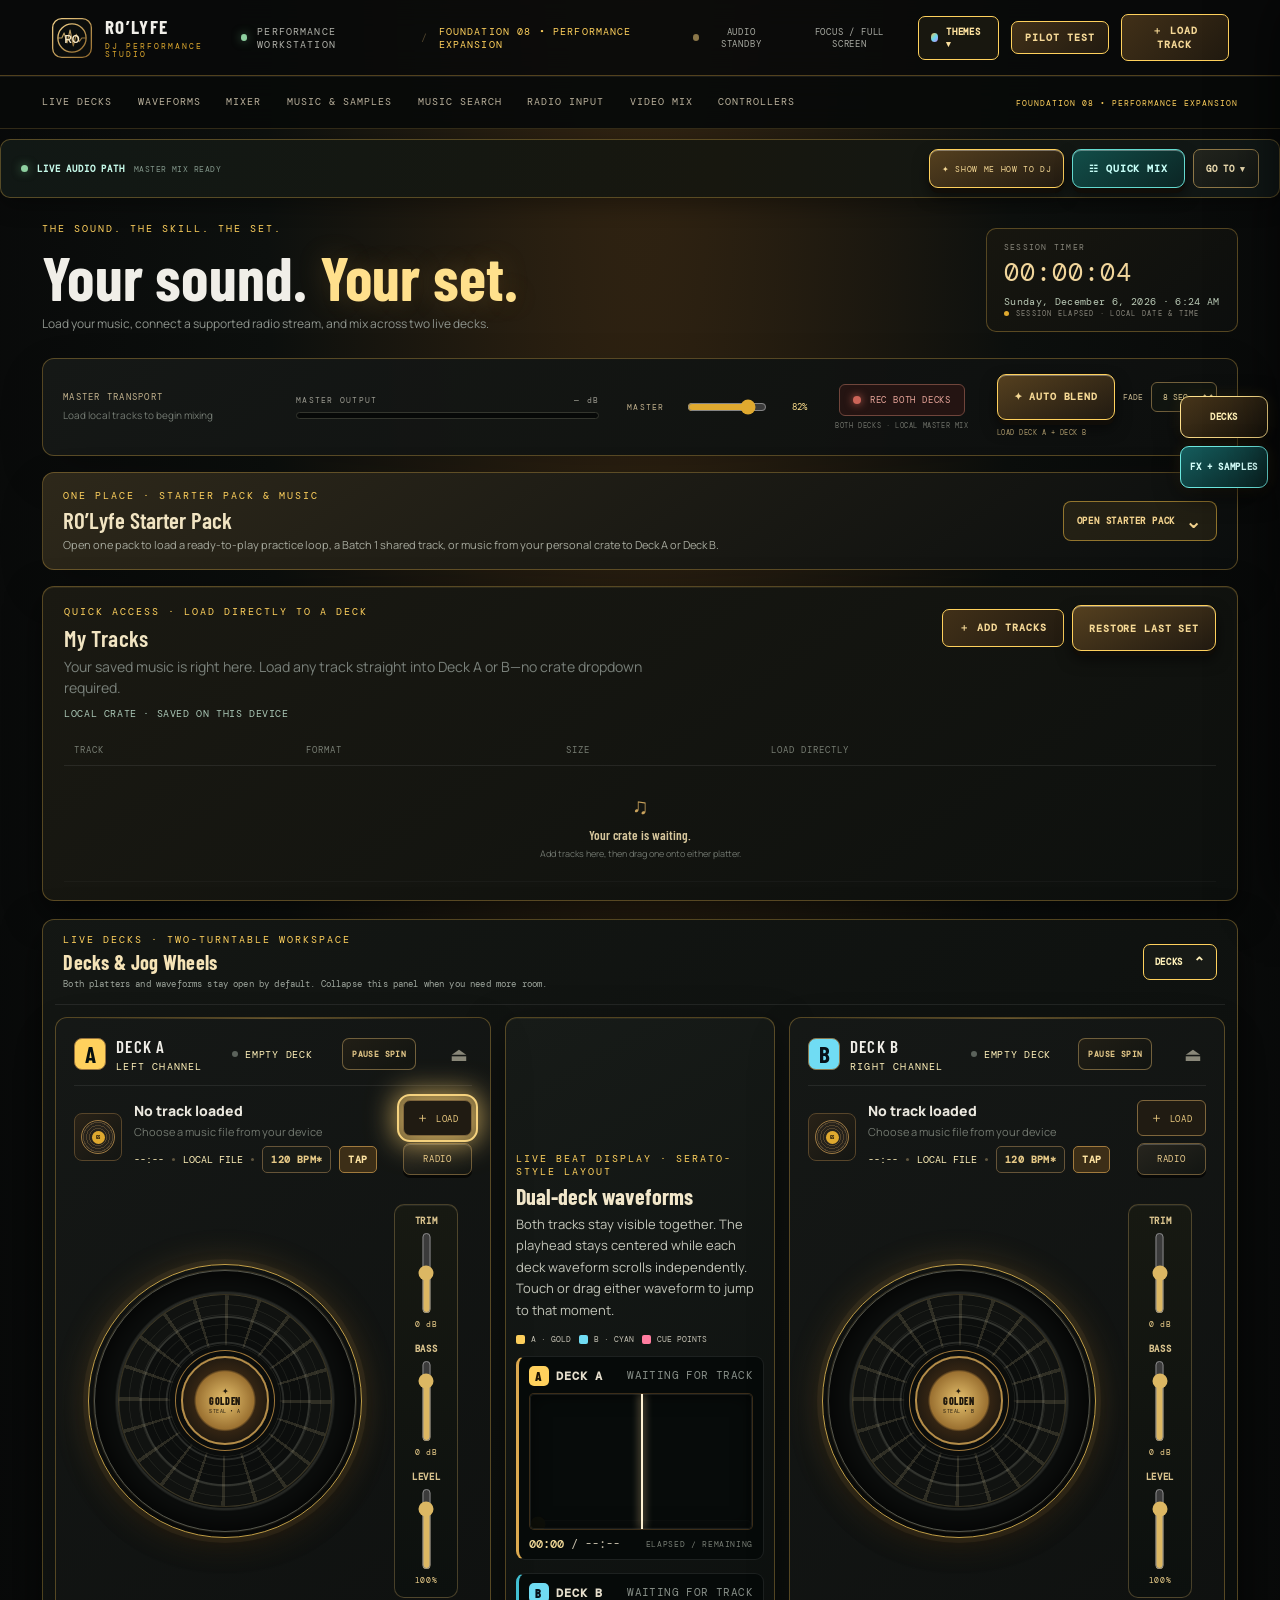
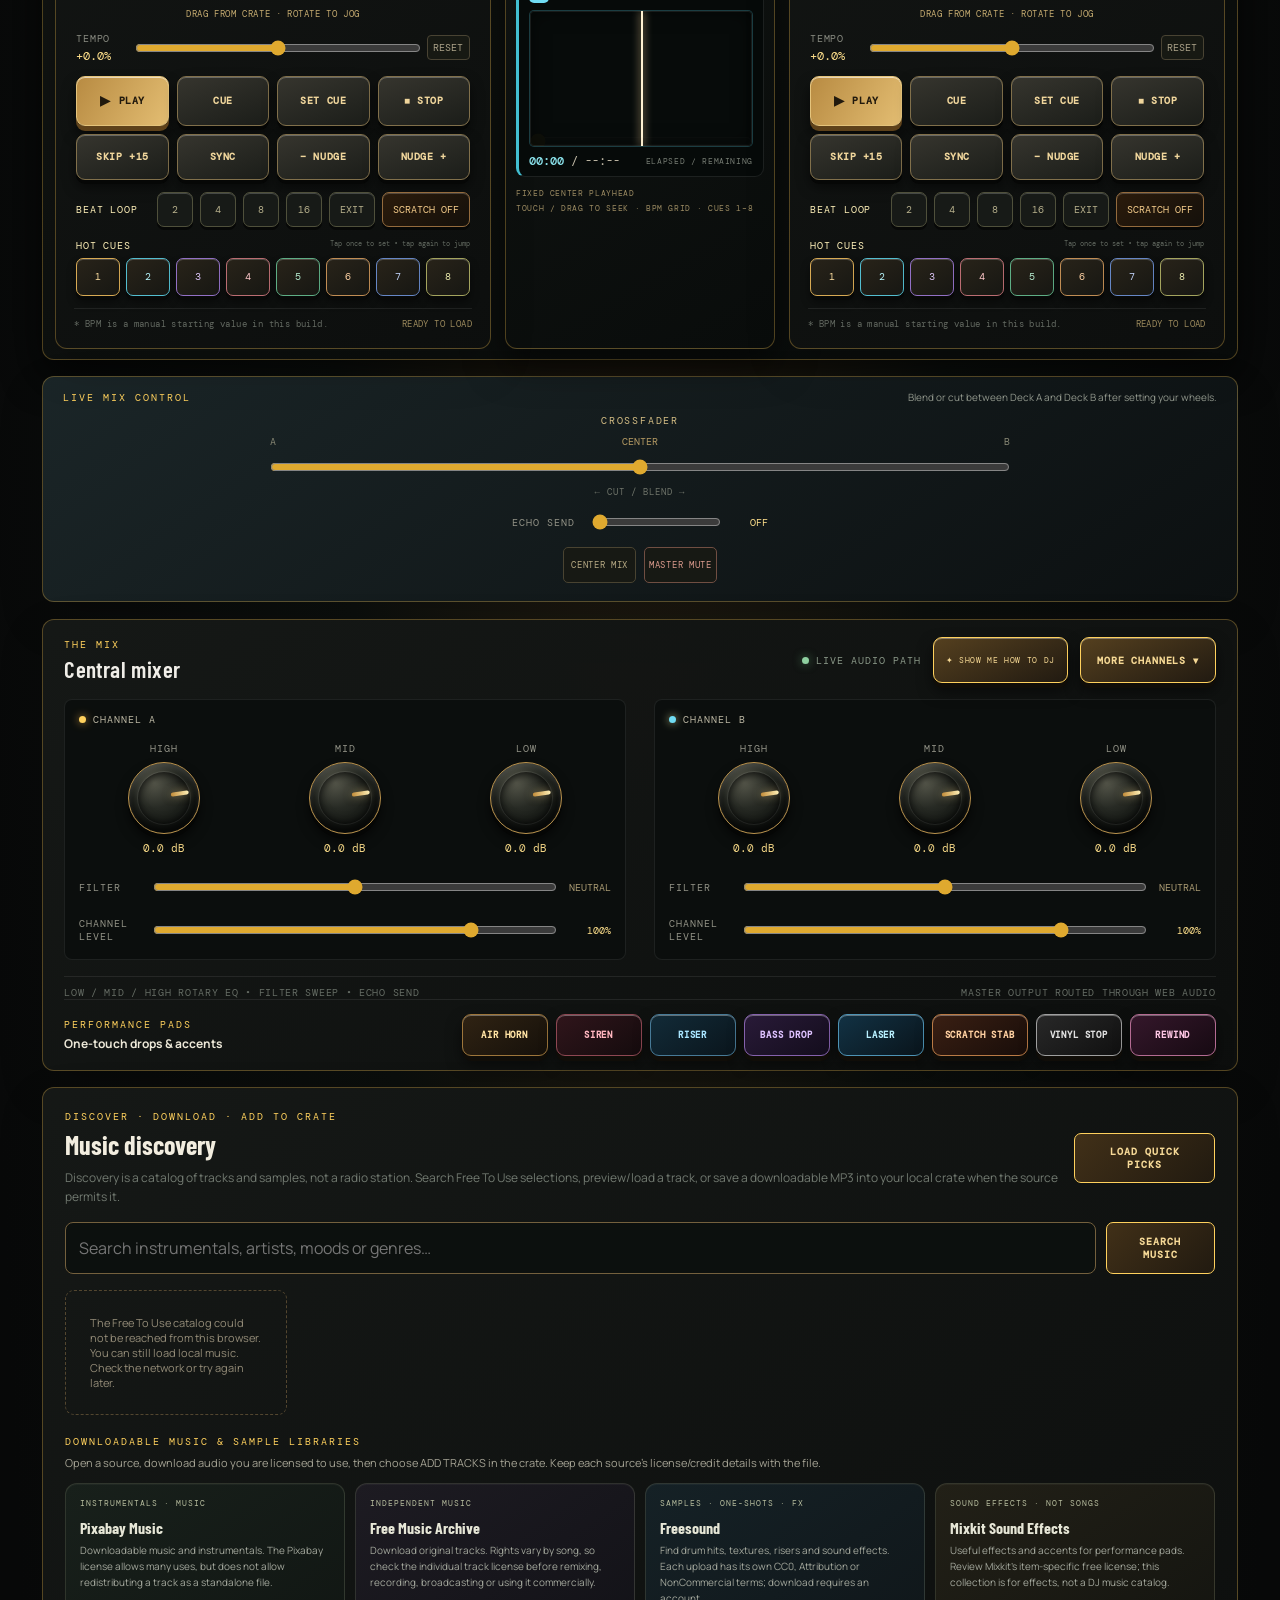
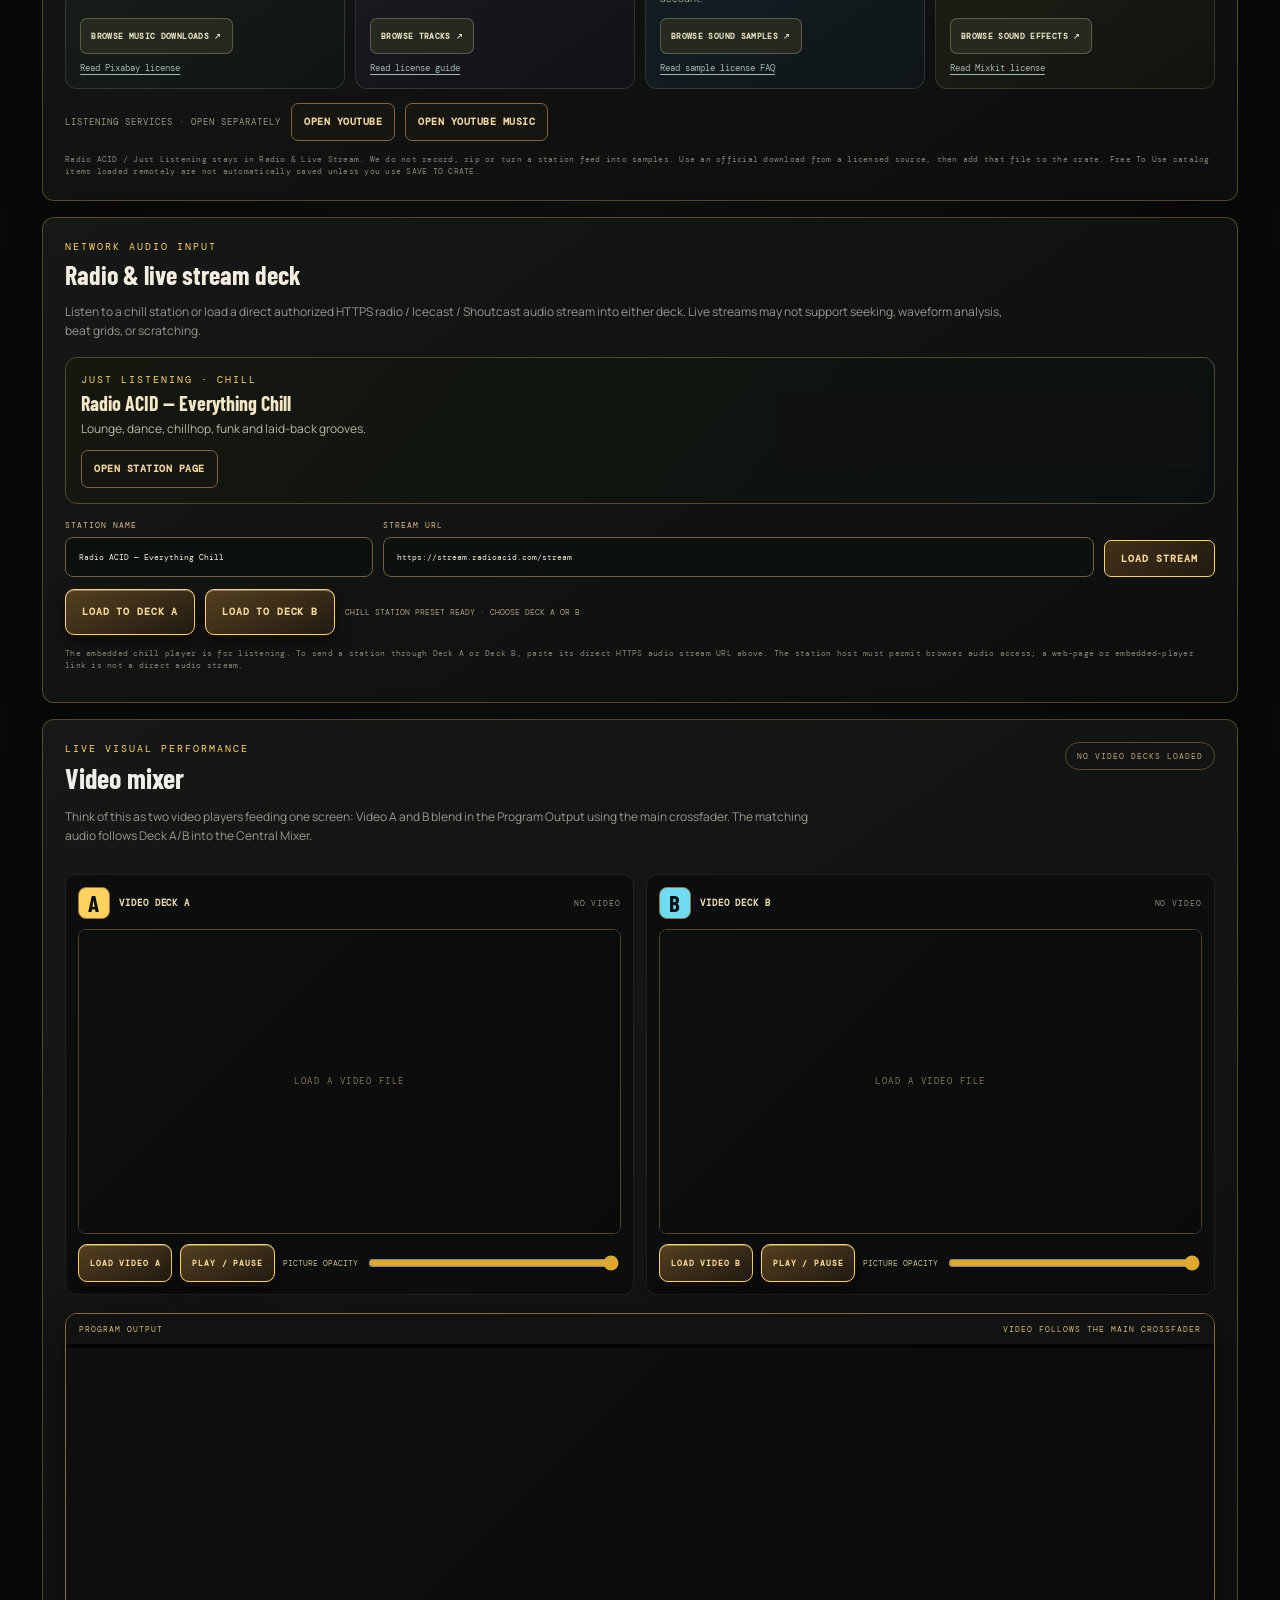
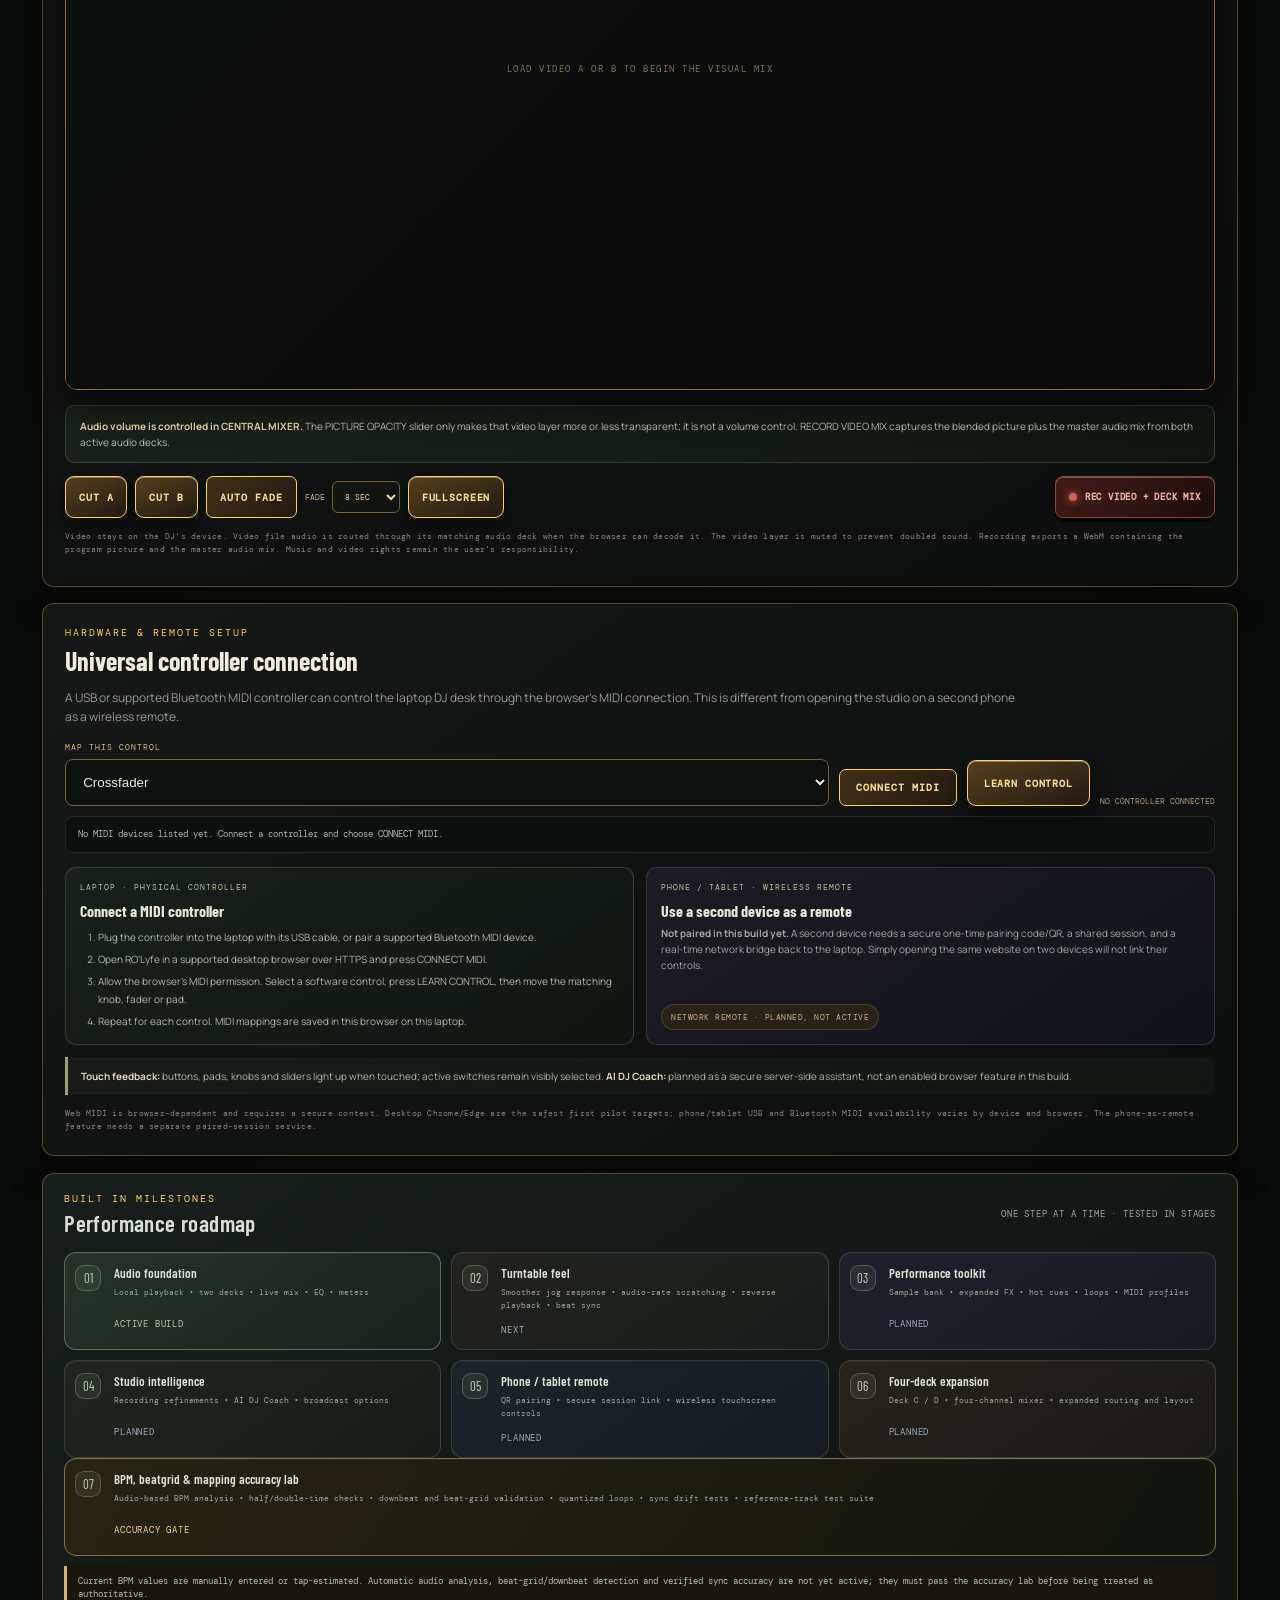
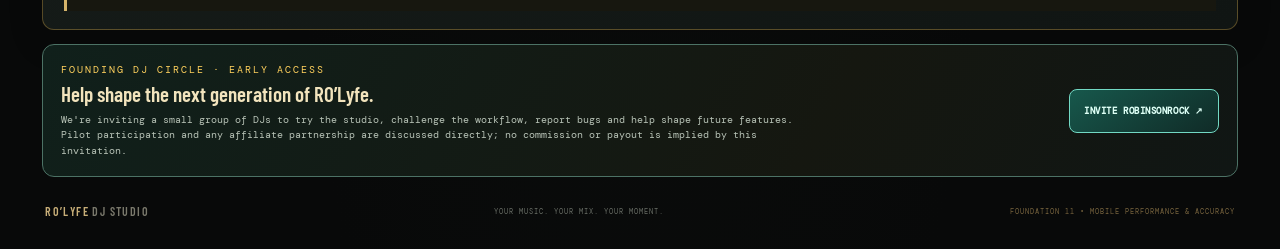
==== index.html @ bbb00d00 "Transfer and rebrand DJ Studio as direct-entry RO’Lyfe workstation" ====
<!doctype html>
<html lang="en">
<head>
  <meta charset="UTF-8" />
  <meta name="viewport" content="width=device-width, initial-scale=1, viewport-fit=cover" />
  <meta name="theme-color" content="#090909" />
  <meta name="description" content="RO’Lyfe DJ Studio — a direct-entry, touch-ready two-deck DJ workstation." />
  <link rel="manifest" href="./manifest.webmanifest" />
  <link rel="icon" type="image/svg+xml" href="./assets/rolyfe-mark.svg" />
  <link rel="stylesheet" href="./styles.css" />
<link rel="stylesheet" href="./src/starter-crate.css" />
  <link rel="stylesheet" href="./src/dj-guide.css" />
  <link rel="stylesheet" href="./src/studio-controls.css" />
  <link rel="stylesheet" href="./src/deck-performance.css" />
  <title>RO’LYFE DJ STUDIO</title>
</head>
<body>
  <div class="ambient ambient-one"></div>
  <div class="ambient ambient-two"></div>
  <header class="topbar">
    <a class="brand" href="./" aria-label="RO’Lyfe DJ Studio home">
      <img class="brand-logo-image" src="./assets/rolyfe-mark.svg" alt="" />
      <span class="brand-copy"><strong>RO’LYFE</strong><small>DJ PERFORMANCE STUDIO</small></span>
    </a>
    <div class="topbar-center"><span class="live-dot"></span><span>PERFORMANCE WORKSTATION</span><span class="top-sep">/</span><span class="build-tag">FOUNDATION 08 • PERFORMANCE EXPANSION</span></div>
    <div class="topbar-actions">
      <button class="icon-button" id="audioStatusButton" title="Audio status"><span class="status-led" id="audioStatusLed"></span><span id="audioStatusText">AUDIO STANDBY</span></button>
      <button class="icon-button" id="focusModeButton" type="button" aria-pressed="false">FOCUS / FULL SCREEN</button>
      <details class="studio-theme-menu" id="studioThemeMenu">
        <summary aria-label="Choose studio theme"><span class="theme-dot"></span> THEMES ▾</summary>
        <div class="theme-menu-popover">
          <strong>CHOOSE YOUR STUDIO LOOK</strong>
          <button type="button" data-theme-choice="golden-signature"><i class="theme-swatch swatch-gold"></i> Golden Signature</button>
          <button type="button" data-theme-choice="midnight-blue"><i class="theme-swatch swatch-blue"></i> Midnight Blue</button>
          <button type="button" data-theme-choice="ocean-teal"><i class="theme-swatch swatch-teal"></i> Ocean Teal</button>
          <button type="button" data-theme-choice="violet-pulse"><i class="theme-swatch swatch-violet"></i> Violet Pulse</button>
          <button type="button" data-theme-choice="crimson-club"><i class="theme-swatch swatch-crimson"></i> Crimson Club</button>
          <button type="button" data-theme-choice="arctic-silver"><i class="theme-swatch swatch-silver"></i> Arctic Silver</button>
          <small>Saved on this device</small>
        </div>
      </details>
      <button class="gold-button compact pilot-launch" id="pilotKitButton" type="button">PILOT TEST</button>
      <button class="gold-button compact" id="loadFirstButton">＋ LOAD TRACK</button>
    </div>
  </header>

  <nav class="studio-nav" aria-label="Studio menu">
    <div class="studio-nav-links">
      <a href="#decks">LIVE DECKS</a><a href="#beat-scope">WAVEFORMS</a><a href="#mixer">MIXER</a><a href="#crate-dock">MUSIC &amp; SAMPLES</a><a href="#music-discovery">MUSIC SEARCH</a><a href="#radio-studio">RADIO INPUT</a><a href="#video-mixer">VIDEO MIX</a><a href="#controller-panel">CONTROLLERS</a>
    </div>
    <span class="nav-build">FOUNDATION 08 • PERFORMANCE EXPANSION</span>
  </nav>

  <section class="top-studio-actions" aria-label="Quick DJ controls">
    <div class="top-live-audio-status"><span class="live-dot"></span><strong>LIVE AUDIO PATH</strong><small>MASTER MIX READY</small></div>
    <div class="top-studio-action-buttons">
      <button class="raised-action dj-guide-launch" id="topDjGuideButton" type="button">✦ SHOW ME HOW TO DJ</button>
      <button class="raised-action top-quick-mix-button" id="topQuickMixButton" type="button" aria-expanded="false" aria-controls="mobileMixPanel">☷ QUICK MIX</button>
      <details class="quick-go-menu" id="quickGoMenu">
        <summary aria-label="Jump to a studio control">GO TO ▾</summary>
        <div class="quick-go-popover" role="menu" aria-label="Quick navigation">
          <button type="button" data-go-to="deckWorkspace">LIVE DECKS &amp; WHEELS</button>
          <button type="button" data-go-to="crossfader-dock">CROSSFADER</button>
          <button type="button" data-go-to="autoBlendButton">AUTO BLEND</button>
          <button type="button" data-go-to="beat-scope">DUAL WAVEFORMS</button>
          <button type="button" data-go-to="deckA">DECK A · TRANSPORT &amp; LOOPS</button>
          <button type="button" data-go-to="deckB">DECK B · TRANSPORT &amp; LOOPS</button>
          <button type="button" data-go-to="mixer">CENTRAL MIXER</button>
          <button type="button" data-go-to="crate-dock">MUSIC &amp; SAMPLE CRATE</button>
          <button type="button" data-go-to="fx">FX + SAMPLES</button>
          <button type="button" data-go-to="coach">DJ COACH</button>
        </div>
      </details>
    </div>
  </section>

  <main class="app-shell" id="studio">
    <section class="welcome-row">
      <div>
        <div class="eyebrow">THE SOUND. THE SKILL. THE SET.</div>
        <h1>Your sound. <span>Your set.</span></h1>
        <p class="intro">Load your music, connect a supported radio stream, and mix across two live decks.</p>
      </div>
      <div class="session-card">
        <div class="session-label">SESSION TIMER</div>
        <div class="session-time" id="sessionTimer">00:00:00</div>
        <div class="session-date" id="studioDateTime" aria-label="Live local calendar date and time">CALENDAR · LOCAL CLOCK</div>
        <div class="session-foot"><span class="tiny-gold-dot"></span> SESSION ELAPSED · LOCAL DATE &amp; TIME</div>
      </div>
    </section>

    <section class="transport-strip panel">
      <div class="transport-left">
        <div class="transport-title">MASTER TRANSPORT</div>
        <div class="transport-sub">Load local tracks to begin mixing</div>
      </div>
      <div class="master-meter-wrap">
        <div class="meter-label"><span>MASTER OUTPUT</span><span id="masterDb">— dB</span></div>
        <div class="meter-track"><div class="meter-fill" id="masterMeter"></div></div>
      </div>
      <div class="master-control">
        <label for="masterVolume">MASTER</label>
        <input id="masterVolume" class="gold-range" type="range" min="0" max="1" step="0.01" value="0.82" />
        <output id="masterVolumeValue">82%</output>
      </div>
      <div class="record-wrap">
        <button class="record-button" id="recordButton"><span class="record-icon"></span><span id="recordLabel">REC BOTH DECKS</span></button>
        <span class="record-note" id="recordNote">BOTH DECKS · LOCAL MASTER MIX</span>
      </div>
      <div class="auto-blend-wrap"><button class="raised-action auto-blend-button" id="autoBlendButton" type="button" aria-pressed="false">✦ AUTO BLEND</button><label for="autoBlendDuration">FADE</label><select id="autoBlendDuration" aria-label="Auto Blend fade duration"><option value="4">4 SEC</option><option value="8" selected>8 SEC</option><option value="12">12 SEC</option><option value="16">16 SEC</option></select><span class="auto-blend-status" id="autoBlendStatus" aria-live="polite">READY · START ONE DECK</span></div>
    </section>

    <details class="crate-dock-shell panel" id="crate-dock">
      <summary class="crate-dock-summary">
        <div class="crate-dock-summary-copy">
          <div class="section-kicker">ONE PLACE · STARTER PACK &amp; MUSIC</div>
          <h2>RO’Lyfe Starter Pack</h2>
          <p>Open one pack to load a ready-to-play practice loop, a Batch 1 shared track, or music from your personal crate to Deck A or Deck B.</p>
        </div>
        <span class="crate-dock-open-label">OPEN STARTER PACK <b aria-hidden="true">⌄</b></span>
      </summary>
      <div class="crate-dock-content">
        <section class="starter-crate panel" id="starter-crate" aria-labelledby="starterCrateTitle">
                  <div class="starter-crate-head">
                    <div>
                      <div class="starter-crate-kicker">RO’LYFE · BATCH 1 SHARED LIBRARY</div>
                      <h2 id="starterCrateTitle">Shared Tracks</h2>
                      <p class="starter-crate-copy">Six original Batch 1 track slots. When a shared audio file is published, load it directly to either deck. Until then, choose your local copy with the matching button.</p>
                    </div>
                    <div class="starter-crate-count" id="starterCrateCount">CHECKING · 6 TRACKS</div>
                  </div>
                  <div class="starter-crate-status" id="starterCrateStatus" role="status" aria-live="polite">CHECKING SHARED BATCH 1 AUDIO…</div>
                  <section class="starter-practice-loops" aria-labelledby="starterPracticeTitle">
                    <div class="starter-practice-copy">
                      <div class="starter-crate-kicker">READY NOW · BUILT INTO THE STUDIO</div>
                      <h3 id="starterPracticeTitle">Quick Practice Loops</h3>
                      <p>Two original practice tracks are generated on this device and load straight into the working decks. No download or extra music file is needed.</p>
                    </div>
                    <div class="starter-practice-actions">
                      <button class="gold-button" id="loadDemoPair" type="button">LOAD BOTH · DECK A + B</button>
                      <button class="raised-action" id="loadDemoA" type="button">LOAD LOOP A · 96 BPM</button>
                      <button class="raised-action" id="loadDemoB" type="button">LOAD LOOP B · 100 BPM</button>
                    </div>
                  </section>
                  <div class="starter-crate-rows" id="starterCrateRows"></div>
                </section>

      </div>
    </details>


    <section class="library panel crate-dock my-tracks-dock" id="library">
      <div class="my-tracks-head"><div><div class="section-kicker">QUICK ACCESS · LOAD DIRECTLY TO A DECK</div><h2>My Tracks</h2><p>Your saved music is right here. Load any track straight into Deck A or B—no crate dropdown required.</p></div><div class="crate-actions"><button class="gold-button" id="addLibraryButton">＋ ADD TRACKS</button><button class="raised-action" id="restoreSessionButton" type="button" disabled>RESTORE LAST SET</button></div><input type="file" id="libraryFiles" class="file-input" multiple accept="audio/*,.mp3,.wav,.m4a,.aac,.flac,.ogg,.opus,.aiff"></div>
      <div class="crate-storage-note" id="crateStorageStatus">LOCAL CRATE · SAVED ON THIS DEVICE</div>
      <div class="library-table-wrap"><table class="library-table"><thead><tr><th>TRACK</th><th>FORMAT</th><th>SIZE</th><th>LOAD DIRECTLY</th></tr></thead><tbody id="libraryRows"><tr class="empty-row"><td colspan="4"><span class="empty-library-icon">♫</span><strong>Your crate is waiting.</strong><span>Add audio files to build this session's library.</span></td></tr></tbody></table></div>
    </section>



    <details class="decks-panel panel" id="deckWorkspace" open>
      <summary class="decks-panel-summary">
        <span class="decks-panel-copy">
          <span class="section-kicker">LIVE DECKS · TWO-TURNTABLE WORKSPACE</span>
          <strong>Decks &amp; Jog Wheels</strong>
          <small>Both platters and waveforms stay open by default. Collapse this panel when you need more room.</small>
        </span>
        <span class="decks-panel-toggle">DECKS <b aria-hidden="true">⌄</b></span>
      </summary>
          <section class="decks-grid" id="decks" aria-label="DJ decks">
      <article class="deck panel" data-deck="A" id="deckA">
        <div class="deck-head">
          <div class="deck-id"><span class="deck-letter">A</span><div><strong>DECK A</strong><small>LEFT CHANNEL</small></div></div>
          <div class="track-state" id="stateA"><span class="state-dot"></span> EMPTY DECK</div>
          <button class="wheel-spin-toggle" type="button" data-action="wheel-spin" data-deck="A" aria-pressed="true" title="Pause decorative wheel rotation">PAUSE SPIN</button>
          <button class="deck-menu" data-action="eject" data-deck="A" title="Eject track">⏏</button>
        </div>
        <div class="track-meta">
          <div class="track-art"><div class="art-disc"><div class="art-label">GS</div></div></div>
          <div class="track-info"><div class="track-title" id="titleA">No track loaded</div><div class="track-filename" id="filenameA">Choose a music file from your device</div><div class="track-data"><span id="durationA">--:--</span><i></i><span id="formatA">LOCAL FILE</span><i></i><button class="bpm-chip" id="bpmA" data-action="bpm-edit" data-deck="A">120 BPM*</button><button class="bpm-tap" data-action="tap-bpm" data-deck="A">TAP</button></div></div>
          <div class="deck-load-actions"><button class="load-button" data-action="load" data-deck="A"><span>＋</span> LOAD</button><button class="radio-source-button" data-action="radio" data-deck="A">RADIO</button></div>
          <input class="file-input" type="file" accept="audio/*,.mp3,.wav,.m4a,.aac,.flac,.ogg,.opus,.aiff" id="fileA" />
        </div>
        <div class="deck-performance">
          <div class="platter-column">
            <div class="platter-and-rail">
              <div class="platter-wrap">
                <div class="platter idle-spinning" id="platterA" data-deck="A" role="slider" tabindex="0" aria-label="Deck A jog wheel" aria-valuemin="0" aria-valuemax="1000" aria-valuenow="0">
                  <div class="platter-grooves"></div><div class="platter-label"><span class="platter-star">✦</span><strong>GOLDEN</strong><small>STEAL • A</small></div><div class="platter-arm"></div>
                </div>
                <div class="platter-ring"></div>
              </div>
              <aside class="wheel-side-controls" aria-label="Deck A trim and level controls">
                <label class="wheel-slider-control">
                  <span>TRIM</span>
                  <input id="trimA" type="range" min="-12" max="12" step="0.5" value="0" aria-label="Deck A input trim in decibels" />
                  <output id="trimValueA">0 dB</output>
                </label>
                <label class="wheel-slider-control">
                  <span>BASS</span>
                  <input id="bassA" type="range" min="-24" max="6" step="0.5" value="0" aria-label="Deck A bass EQ" />
                  <output id="bassValueA">0 dB</output>
                </label>
                <label class="wheel-slider-control">
                  <span>LEVEL</span>
                  <input id="deckVolumeA" type="range" min="0" max="1.25" step="0.01" value="1" aria-label="Deck A channel level" />
                  <output id="deckVolumeValueA">100%</output>
                </label>
              </aside>
            </div>
            <div class="jog-hint">DRAG FROM CRATE · ROTATE TO JOG</div>
          </div>
          <div class="deck-controls">
            <div class="tempo-row"><div><label for="tempoA">TEMPO</label><strong id="tempoValueA">+0.0%</strong></div><input type="range" id="tempoA" min="-16" max="16" step="0.1" value="0" /><button class="reset-button" data-action="tempo-reset" data-deck="A">RESET</button></div>
            <div class="transport-buttons"><button class="transport-main" id="playA" data-action="play" data-deck="A"><span class="play-glyph" id="playGlyphA">▶</span><span id="playTextA">PLAY</span></button><button class="transport-secondary" id="cueA" data-action="cue" data-deck="A">CUE</button><button class="transport-secondary" id="setCueA" data-action="set-cue" data-deck="A">SET CUE</button><button class="transport-secondary" id="stopA" data-action="stop" data-deck="A">■ STOP</button><button class="transport-secondary" id="skipA" data-action="skip" data-deck="A">SKIP +15</button><button class="transport-secondary" id="syncA" data-action="sync" data-deck="A">SYNC</button><button class="transport-secondary nudge-button" data-action="nudge-down" data-deck="A">− NUDGE</button><button class="transport-secondary nudge-button" data-action="nudge-up" data-deck="A">NUDGE +</button></div>
            <div class="loop-row"><span>BEAT LOOP</span><button data-action="loop" data-deck="A" data-beats="2">2</button><button data-action="loop" data-deck="A" data-beats="4">4</button><button data-action="loop" data-deck="A" data-beats="8">8</button><button data-action="loop" data-deck="A" data-beats="16">16</button><button data-action="loop-off" data-deck="A">EXIT</button><button class="scratch-toggle" data-action="scratch-toggle" data-deck="A">SCRATCH OFF</button></div>
            <div class="hot-cues"><div class="control-caption">HOT CUES <span>Tap once to set • tap again to jump</span></div><div class="cue-pads"><button id="hotcueA1" data-action="hotcue" data-deck="A" data-pad="0">1</button><button id="hotcueA2" data-action="hotcue" data-deck="A" data-pad="1">2</button><button id="hotcueA3" data-action="hotcue" data-deck="A" data-pad="2">3</button><button id="hotcueA4" data-action="hotcue" data-deck="A" data-pad="3">4</button><button id="hotcueA5" data-action="hotcue" data-deck="A" data-pad="4">5</button><button id="hotcueA6" data-action="hotcue" data-deck="A" data-pad="5">6</button><button id="hotcueA7" data-action="hotcue" data-deck="A" data-pad="6">7</button><button id="hotcueA8" data-action="hotcue" data-deck="A" data-pad="7">8</button></div></div>
            
          </div>
        </div>
        <div class="deck-bottom"><span class="bottom-hint">* BPM is a manual starting value in this build.</span><span class="deck-load-status" id="loadStatusA">READY TO LOAD</span></div>
        <audio id="audioA" preload="metadata"></audio>
      </article>

    <section class="stacked-scope panel" id="beat-scope" aria-label="Stacked dual deck waveform monitor">
      <div class="scope-head">
        <div class="scope-title">
          <div class="section-kicker">LIVE BEAT DISPLAY · SERATO-STYLE LAYOUT</div>
          <h2>Dual-deck waveforms</h2>
          <p>Both tracks stay visible together. The playhead stays centered while each deck waveform scrolls independently. Touch or drag either waveform to jump to that moment.</p>
        </div>
        <div class="scope-legend" aria-label="Waveform color legend">
          <span class="scope-key scope-key-a"><i></i> A · GOLD</span>
          <span class="scope-key scope-key-b"><i></i> B · CYAN</span>
          <span class="scope-key scope-key-cue"><i></i> CUE POINTS</span>
        </div>
      </div>
      <div class="scope-lanes">
        <div class="scope-lane scope-lane-a" data-scope-deck="A">
          <div class="scope-lane-head"><span><b class="scope-letter scope-letter-a">A</b> DECK A</span><span class="scope-track-state" id="scopeStatusA">WAITING FOR TRACK</span></div>
          <div class="scope-canvas-wrap">
            <canvas class="waveform scope-waveform" id="waveA" width="1600" height="116" aria-label="Deck A scrolling waveform"></canvas>
            <input type="range" class="seek-range scope-seek" id="seekA" min="0" max="1000" value="0" aria-label="Seek Deck A" />
          </div>
          <div class="scope-time"><b id="elapsedA">00:00</b><span>/</span><span id="remainingA">--:--</span><span class="scope-time-note">ELAPSED / REMAINING</span></div>
        </div>
        <div class="scope-lane scope-lane-b" data-scope-deck="B">
          <div class="scope-lane-head"><span><b class="scope-letter scope-letter-b">B</b> DECK B</span><span class="scope-track-state" id="scopeStatusB">WAITING FOR TRACK</span></div>
          <div class="scope-canvas-wrap">
            <canvas class="waveform scope-waveform" id="waveB" width="1600" height="116" aria-label="Deck B scrolling waveform"></canvas>
            <input type="range" class="seek-range scope-seek" id="seekB" min="0" max="1000" value="0" aria-label="Seek Deck B" />
          </div>
          <div class="scope-time"><b id="elapsedB">00:00</b><span>/</span><span id="remainingB">--:--</span><span class="scope-time-note">ELAPSED / REMAINING</span></div>
        </div>
      </div>
      <div class="scope-foot"><span>FIXED CENTER PLAYHEAD</span><span>TOUCH / DRAG TO SEEK · BPM GRID · CUES 1–8</span></div>
    </section>

      <article class="deck panel" data-deck="B" id="deckB">
        <div class="deck-head">
          <div class="deck-id"><span class="deck-letter deck-letter-b">B</span><div><strong>DECK B</strong><small>RIGHT CHANNEL</small></div></div>
          <div class="track-state" id="stateB"><span class="state-dot"></span> EMPTY DECK</div>
          <button class="wheel-spin-toggle" type="button" data-action="wheel-spin" data-deck="B" aria-pressed="true" title="Pause decorative wheel rotation">PAUSE SPIN</button>
          <button class="deck-menu" data-action="eject" data-deck="B" title="Eject track">⏏</button>
        </div>
        <div class="track-meta">
          <div class="track-art"><div class="art-disc"><div class="art-label">GS</div></div></div>
          <div class="track-info"><div class="track-title" id="titleB">No track loaded</div><div class="track-filename" id="filenameB">Choose a music file from your device</div><div class="track-data"><span id="durationB">--:--</span><i></i><span id="formatB">LOCAL FILE</span><i></i><button class="bpm-chip" id="bpmB" data-action="bpm-edit" data-deck="B">120 BPM*</button><button class="bpm-tap" data-action="tap-bpm" data-deck="B">TAP</button></div></div>
          <div class="deck-load-actions"><button class="load-button" data-action="load" data-deck="B"><span>＋</span> LOAD</button><button class="radio-source-button" data-action="radio" data-deck="B">RADIO</button></div>
          <input class="file-input" type="file" accept="audio/*,.mp3,.wav,.m4a,.aac,.flac,.ogg,.opus,.aiff" id="fileB" />
        </div>
        <div class="deck-performance">
          <div class="platter-column">
            <div class="platter-and-rail">
              <div class="platter-wrap">
                <div class="platter idle-spinning" id="platterB" data-deck="B" role="slider" tabindex="0" aria-label="Deck B jog wheel" aria-valuemin="0" aria-valuemax="1000" aria-valuenow="0">
                  <div class="platter-grooves"></div><div class="platter-label"><span class="platter-star">✦</span><strong>GOLDEN</strong><small>STEAL • B</small></div><div class="platter-arm"></div>
                </div>
                <div class="platter-ring"></div>
              </div>
              <aside class="wheel-side-controls" aria-label="Deck B trim and level controls">
                <label class="wheel-slider-control">
                  <span>TRIM</span>
                  <input id="trimB" type="range" min="-12" max="12" step="0.5" value="0" aria-label="Deck B input trim in decibels" />
                  <output id="trimValueB">0 dB</output>
                </label>
                <label class="wheel-slider-control">
                  <span>BASS</span>
                  <input id="bassB" type="range" min="-24" max="6" step="0.5" value="0" aria-label="Deck B bass EQ" />
                  <output id="bassValueB">0 dB</output>
                </label>
                <label class="wheel-slider-control">
                  <span>LEVEL</span>
                  <input id="deckVolumeB" type="range" min="0" max="1.25" step="0.01" value="1" aria-label="Deck B channel level" />
                  <output id="deckVolumeValueB">100%</output>
                </label>
              </aside>
            </div>
            <div class="jog-hint">DRAG FROM CRATE · ROTATE TO JOG</div>
          </div>
          <div class="deck-controls">
            <div class="tempo-row"><div><label for="tempoB">TEMPO</label><strong id="tempoValueB">+0.0%</strong></div><input type="range" id="tempoB" min="-16" max="16" step="0.1" value="0" /><button class="reset-button" data-action="tempo-reset" data-deck="B">RESET</button></div>
            <div class="transport-buttons"><button class="transport-main" id="playB" data-action="play" data-deck="B"><span class="play-glyph" id="playGlyphB">▶</span><span id="playTextB">PLAY</span></button><button class="transport-secondary" id="cueB" data-action="cue" data-deck="B">CUE</button><button class="transport-secondary" id="setCueB" data-action="set-cue" data-deck="B">SET CUE</button><button class="transport-secondary" id="stopB" data-action="stop" data-deck="B">■ STOP</button><button class="transport-secondary" id="skipB" data-action="skip" data-deck="B">SKIP +15</button><button class="transport-secondary" id="syncB" data-action="sync" data-deck="B">SYNC</button><button class="transport-secondary nudge-button" data-action="nudge-down" data-deck="B">− NUDGE</button><button class="transport-secondary nudge-button" data-action="nudge-up" data-deck="B">NUDGE +</button></div>
            <div class="loop-row"><span>BEAT LOOP</span><button data-action="loop" data-deck="B" data-beats="2">2</button><button data-action="loop" data-deck="B" data-beats="4">4</button><button data-action="loop" data-deck="B" data-beats="8">8</button><button data-action="loop" data-deck="B" data-beats="16">16</button><button data-action="loop-off" data-deck="B">EXIT</button><button class="scratch-toggle" data-action="scratch-toggle" data-deck="B">SCRATCH OFF</button></div>
            <div class="hot-cues"><div class="control-caption">HOT CUES <span>Tap once to set • tap again to jump</span></div><div class="cue-pads"><button id="hotcueB1" data-action="hotcue" data-deck="B" data-pad="0">1</button><button id="hotcueB2" data-action="hotcue" data-deck="B" data-pad="1">2</button><button id="hotcueB3" data-action="hotcue" data-deck="B" data-pad="2">3</button><button id="hotcueB4" data-action="hotcue" data-deck="B" data-pad="3">4</button><button id="hotcueB5" data-action="hotcue" data-deck="B" data-pad="4">5</button><button id="hotcueB6" data-action="hotcue" data-deck="B" data-pad="5">6</button><button id="hotcueB7" data-action="hotcue" data-deck="B" data-pad="6">7</button><button id="hotcueB8" data-action="hotcue" data-deck="B" data-pad="7">8</button></div></div>
            
          </div>
        </div>
        <div class="deck-bottom"><span class="bottom-hint">* BPM is a manual starting value in this build.</span><span class="deck-load-status" id="loadStatusB">READY TO LOAD</span></div>
        <audio id="audioB" preload="metadata"></audio>
      </article>
    </section>
    </details>



    <section class="crossfader-dock panel" id="crossfader-dock" aria-label="Live crossfader controls below both decks">
      <div class="crossfader-dock-head">
        <div class="section-kicker">LIVE MIX CONTROL</div>
        <p>Blend or cut between Deck A and Deck B after setting your wheels.</p>
      </div>
              <div class="crossfader-zone">
          <div class="crossfader-title">CROSSFADER</div>
          <div class="crossfader-ends"><span>A</span><span>CENTER</span><span>B</span></div>
          <input id="crossfader" class="crossfader" type="range" min="0" max="100" value="50" aria-label="Crossfader" />
          <div class="crossfader-scale"><span>← CUT / BLEND →</span></div>
          <div class="echo-control"><label for="echoAmount">ECHO SEND</label><input id="echoAmount" type="range" min="0" max="0.55" value="0" step="0.01"><output id="echoValue">OFF</output></div>
          <div class="crossfader-actions"><button id="centerCrossfader">CENTER MIX</button><button id="muteMaster">MASTER MUTE</button></div>
        </div>
    </section>

    <section class="mixer panel" id="mixer">
      <div class="mixer-head">
        <div><div class="section-kicker">THE MIX</div><h2>Central mixer</h2></div>
        <div class="mixer-head-actions">
          <div class="mixer-badge"><span class="live-dot"></span> LIVE AUDIO PATH</div>
          <button class="raised-action dj-guide-launch" id="djGuideButton" type="button">✦ SHOW ME HOW TO DJ</button>
          <div class="more-channel-wrap">
            <button class="raised-action more-channels-button" type="button" id="moreChannelsButton" aria-expanded="false" aria-controls="moreChannelsPanel">MORE CHANNELS ▾</button>
            <div class="more-channels-panel" id="moreChannelsPanel" hidden>
              <strong>FOUR-CHANNEL EXPANSION</strong>
              <p>Decks C and D are planned. This menu is visible for the next expansion; extra audio channels are not wired into the current two-deck engine yet.</p>
              <span class="channel-coming-soon">C · COMING NEXT</span><span class="channel-coming-soon">D · COMING NEXT</span>
            </div>
          </div>
        </div>
      </div>
      <div class="mixer-grid">
        <div class="channel-strip">
          <div class="channel-label"><span class="channel-dot dot-a"></span> CHANNEL A</div>
          <div class="eq-stack knob-grid"><label class="knob-control"><span>HIGH</span><button type="button" class="rotary-knob" id="knob-high-A" data-knob="high" data-deck="A" data-value="0" role="slider" tabindex="0" aria-label="Deck A high EQ" aria-valuemin="-24" aria-valuemax="6" aria-valuenow="0"><i class="knob-pointer"></i></button><b id="highA">0 dB</b></label><label class="knob-control"><span>MID</span><button type="button" class="rotary-knob" id="knob-mid-A" data-knob="mid" data-deck="A" data-value="0" role="slider" tabindex="0" aria-label="Deck A mid EQ" aria-valuemin="-24" aria-valuemax="6" aria-valuenow="0"><i class="knob-pointer"></i></button><b id="midA">0 dB</b></label><label class="knob-control"><span>LOW</span><button type="button" class="rotary-knob" id="knob-low-A" data-knob="low" data-deck="A" data-value="0" role="slider" tabindex="0" aria-label="Deck A low EQ" aria-valuemin="-24" aria-valuemax="6" aria-valuenow="0"><i class="knob-pointer"></i></button><b id="lowA">0 dB</b></label></div>
          <div class="filter-control"><label for="filterA">FILTER</label><input id="filterA" type="range" min="0" max="100" value="50"><span id="filterValueA">NEUTRAL</span></div>
          <div class="channel-volume"><label for="channelA">CHANNEL LEVEL</label><input id="channelA" type="range" min="0" max="1.25" value="1" step="0.01"><output id="channelValueA">100%</output></div>
        </div>
        <div class="channel-strip">
          <div class="channel-label"><span class="channel-dot dot-b"></span> CHANNEL B</div>
          <div class="eq-stack knob-grid"><label class="knob-control"><span>HIGH</span><button type="button" class="rotary-knob" id="knob-high-B" data-knob="high" data-deck="B" data-value="0" role="slider" tabindex="0" aria-label="Deck B high EQ" aria-valuemin="-24" aria-valuemax="6" aria-valuenow="0"><i class="knob-pointer"></i></button><b id="highB">0 dB</b></label><label class="knob-control"><span>MID</span><button type="button" class="rotary-knob" id="knob-mid-B" data-knob="mid" data-deck="B" data-value="0" role="slider" tabindex="0" aria-label="Deck B mid EQ" aria-valuemin="-24" aria-valuemax="6" aria-valuenow="0"><i class="knob-pointer"></i></button><b id="midB">0 dB</b></label><label class="knob-control"><span>LOW</span><button type="button" class="rotary-knob" id="knob-low-B" data-knob="low" data-deck="B" data-value="0" role="slider" tabindex="0" aria-label="Deck B low EQ" aria-valuemin="-24" aria-valuemax="6" aria-valuenow="0"><i class="knob-pointer"></i></button><b id="lowB">0 dB</b></label></div>
          <div class="filter-control"><label for="filterB">FILTER</label><input id="filterB" type="range" min="0" max="100" value="50"><span id="filterValueB">NEUTRAL</span></div>
          <div class="channel-volume"><label for="channelB">CHANNEL LEVEL</label><input id="channelB" type="range" min="0" max="1.25" value="1" step="0.01"><output id="channelValueB">100%</output></div>
        </div>
      </div>
      <div class="mixer-foot"><span>LOW / MID / HIGH ROTARY EQ • FILTER SWEEP • ECHO SEND</span><span>MASTER OUTPUT ROUTED THROUGH WEB AUDIO</span></div>
      <div class="fx-performance"><div><div class="section-kicker">PERFORMANCE PADS</div><strong>One-touch drops & accents</strong></div><div class="fx-pad-row"><button class="fx-pad" data-fx-pad="horn">AIR HORN</button><button class="fx-pad" data-fx-pad="siren">SIREN</button><button class="fx-pad" data-fx-pad="riser">RISER</button><button class="fx-pad" data-fx-pad="drop">BASS DROP</button><button class="fx-pad" data-fx-pad="laser">LASER</button><button class="fx-pad" data-fx-pad="scratch">SCRATCH STAB</button><button class="fx-pad" data-fx-pad="vinyl">VINYL STOP</button><button class="fx-pad" data-fx-pad="rewind">REWIND</button></div></div>
    </section>

    <section class="music-discovery panel" id="music-discovery">
      <div class="library-head"><div><div class="section-kicker">DISCOVER · DOWNLOAD · ADD TO CRATE</div><h2>Music discovery</h2><p>Discovery is a catalog of tracks and samples, not a radio station. Search Free To Use selections, preview/load a track, or save a downloadable MP3 into your local crate when the source permits it.</p></div><div class="discovery-actions"><button class="gold-button" id="quickPicksButton">LOAD QUICK PICKS</button></div></div>
      <form class="music-search-form" id="musicSearchForm"><input id="musicSearchInput" type="search" placeholder="Search instrumentals, artists, moods or genres…" autocomplete="off" /><button class="gold-button" type="submit">SEARCH MUSIC</button></form>
      <div class="music-result-grid" id="musicResults"><div class="music-empty">Tap LOAD QUICK PICKS to browse the Free To Use catalog.</div></div>
      <div class="discovery-source-heading"><div class="section-kicker">DOWNLOADABLE MUSIC &amp; SAMPLE LIBRARIES</div><p>Open a source, download audio you are licensed to use, then choose ADD TRACKS in the crate. Keep each source's license/credit details with the file.</p></div>
      <div class="discovery-source-grid">
        <article class="discovery-source-card"><span class="source-kind">INSTRUMENTALS · MUSIC</span><h3>Pixabay Music</h3><p>Downloadable music and instrumentals. The Pixabay license allows many uses, but does not allow redistributing a track as a standalone file.</p><a href="https://pixabay.com/music/" target="_blank" rel="noopener noreferrer">BROWSE MUSIC DOWNLOADS ↗</a><a class="source-terms" href="https://pixabay.com/service/license-summary/" target="_blank" rel="noopener noreferrer">Read Pixabay license</a></article>
        <article class="discovery-source-card"><span class="source-kind">INDEPENDENT MUSIC</span><h3>Free Music Archive</h3><p>Download original tracks. Rights vary by song, so check the individual track license before remixing, recording, broadcasting or using it commercially.</p><a href="https://freemusicarchive.org/" target="_blank" rel="noopener noreferrer">BROWSE TRACKS ↗</a><a class="source-terms" href="https://freemusicarchive.org/License_Guide" target="_blank" rel="noopener noreferrer">Read license guide</a></article>
        <article class="discovery-source-card"><span class="source-kind">SAMPLES · ONE-SHOTS · FX</span><h3>Freesound</h3><p>Find drum hits, textures, risers and sound effects. Each upload has its own CC0, Attribution or NonCommercial terms; download requires an account.</p><a href="https://freesound.org/" target="_blank" rel="noopener noreferrer">BROWSE SOUND SAMPLES ↗</a><a class="source-terms" href="https://freesound.org/help/faq/" target="_blank" rel="noopener noreferrer">Read sample license FAQ</a></article>
        <article class="discovery-source-card"><span class="source-kind">SOUND EFFECTS · NOT SONGS</span><h3>Mixkit Sound Effects</h3><p>Useful effects and accents for performance pads. Review Mixkit's item-specific free license; this collection is for effects, not a DJ music catalog.</p><a href="https://mixkit.co/free-sound-effects/" target="_blank" rel="noopener noreferrer">BROWSE SOUND EFFECTS ↗</a><a class="source-terms" href="https://mixkit.co/license/" target="_blank" rel="noopener noreferrer">Read Mixkit license</a></article>
      </div>
      <div class="music-source-shortcuts"><span>LISTENING SERVICES · OPEN SEPARATELY</span><a href="https://www.youtube.com/" target="_blank" rel="noopener noreferrer">OPEN YOUTUBE</a><a href="https://music.youtube.com/" target="_blank" rel="noopener noreferrer">OPEN YOUTUBE MUSIC</a></div>
      <div class="license-note">Radio ACID / Just Listening stays in Radio &amp; Live Stream. We do not record, rip or turn a station feed into samples. Use an official download from a licensed source, then add that file to the crate. Free To Use catalog items loaded remotely are not automatically saved unless you use SAVE TO CRATE.</div>
    </section>

    <section class="radio-studio panel" id="radio-studio">
      <div class="section-kicker">NETWORK AUDIO INPUT</div><h2>Radio & live stream deck</h2>
      <p class="studio-help">Listen to a chill station or load a direct authorized HTTPS radio / Icecast / Shoutcast audio stream into either deck. Live streams may not support seeking, waveform analysis, beat grids, or scratching.</p>
      <div class="station-feature-card"><div class="station-feature-copy"><div class="section-kicker">JUST LISTENING · CHILL</div><h3>Radio ACID — Everything Chill</h3><p>Lounge, dance, chillhop, funk and laid-back grooves.</p><a href="https://www.radioguide.fm/internet-radio-usa-california/radio-acid-everything-chill" target="_blank" rel="noopener noreferrer">OPEN STATION PAGE</a></div><iframe src="https://www.radioguide.fm/embed/usa-california/radio-acid-everything-chill?theme=dark" title="Radio ACID — Everything Chill live player" loading="lazy" allow="autoplay" referrerpolicy="strict-origin-when-cross-origin"></iframe></div>
      <form class="radio-load-form" id="radioLoadForm">
        <label>STATION NAME<input id="radioStationName" type="text" placeholder="My Radio Station" value="Radio ACID — Everything Chill" /></label>
        <label class="radio-url-field">STREAM URL<input id="radioStreamUrl" type="url" placeholder="https://your-station.example/live.mp3" value="https://stream.radioacid.com/stream" required /></label>
        <button class="gold-button" type="submit">LOAD STREAM</button>
      </form>
      <div class="radio-deck-actions"><button class="raised-action" id="radioLoadA">LOAD TO DECK A</button><button class="raised-action" id="radioLoadB">LOAD TO DECK B</button><span id="radioStatus">CHILL STATION PRESET READY · CHOOSE DECK A OR B</span></div>
      <p class="license-note">The embedded chill player is for listening. To send a station through Deck A or Deck B, paste its direct HTTPS audio stream URL above. The station host must permit browser audio access; a web-page or embedded-player link is not a direct audio stream.</p>
    </section>

    <section class="video-mixer panel" id="video-mixer">
      <div class="video-mixer-head">
        <div><div class="section-kicker">LIVE VISUAL PERFORMANCE</div><h2>Video mixer</h2><p>Think of this as two video players feeding one screen: Video A and B blend in the Program Output using the main crossfader. The matching audio follows Deck A/B into the Central Mixer.</p></div>
        <div class="video-status" id="videoStatus">NO VIDEO DECKS LOADED</div>
      </div>
      <div class="video-deck-grid">
        <article class="video-deck-card">
          <div class="video-deck-title"><span class="deck-letter">A</span><strong>VIDEO DECK A</strong><span id="videoNameA">NO VIDEO</span></div>
          <div class="video-preview-wrap"><video id="videoA" muted playsinline preload="metadata"></video><div class="video-empty" id="videoEmptyA">LOAD A VIDEO FILE</div></div>
          <div class="video-deck-tools"><button class="raised-action" id="videoLoadA">LOAD VIDEO A</button><input class="file-input" id="videoFileA" type="file" accept="video/mp4,video/webm,video/quicktime,video/*"><button class="raised-action" id="videoPlayA">PLAY / PAUSE</button><label>PICTURE OPACITY <input id="videoOpacityA" type="range" min="0" max="1" step="0.01" value="1"></label></div>
        </article>
        <article class="video-deck-card">
          <div class="video-deck-title"><span class="deck-letter deck-letter-b">B</span><strong>VIDEO DECK B</strong><span id="videoNameB">NO VIDEO</span></div>
          <div class="video-preview-wrap"><video id="videoB" muted playsinline preload="metadata"></video><div class="video-empty" id="videoEmptyB">LOAD A VIDEO FILE</div></div>
          <div class="video-deck-tools"><button class="raised-action" id="videoLoadB">LOAD VIDEO B</button><input class="file-input" id="videoFileB" type="file" accept="video/mp4,video/webm,video/quicktime,video/*"><button class="raised-action" id="videoPlayB">PLAY / PAUSE</button><label>PICTURE OPACITY <input id="videoOpacityB" type="range" min="0" max="1" step="0.01" value="1"></label></div>
        </article>
      </div>
      <div class="program-monitor-wrap" id="programMonitorWrap">
        <div class="program-label"><span>PROGRAM OUTPUT</span><span>VIDEO FOLLOWS THE MAIN CROSSFADER</span></div>
        <canvas id="videoProgram" width="960" height="540" aria-label="Blended video program monitor"></canvas>
        <div class="program-placeholder" id="programPlaceholder">LOAD VIDEO A OR B TO BEGIN THE VISUAL MIX</div>
      </div>
      <div class="video-routing-note"><strong>Audio volume is controlled in CENTRAL MIXER.</strong> The PICTURE OPACITY slider only makes that video layer more or less transparent; it is not a volume control. RECORD VIDEO MIX captures the blended picture plus the master audio mix from both active audio decks.</div>
      <div class="video-program-controls">
        <button class="raised-action" id="videoCutA">CUT A</button><button class="raised-action" id="videoCutB">CUT B</button><button class="gold-button" id="videoAutoFade">AUTO FADE</button>
        <label>FADE <select id="videoFadeDuration"><option value="2">2 SEC</option><option value="4">4 SEC</option><option value="8" selected>8 SEC</option><option value="12">12 SEC</option></select></label>
        <button class="raised-action" id="videoFullscreen">FULLSCREEN</button><button class="record-button" id="videoRecordButton"><span class="record-icon"></span><span id="videoRecordLabel">REC VIDEO + DECK MIX</span></button>
      </div>
      <p class="license-note">Video stays on the DJ's device. Video file audio is routed through its matching audio deck when the browser can decode it. The video layer is muted to prevent doubled sound. Recording exports a WebM containing the program picture and the master audio mix. Music and video rights remain the user's responsibility.</p>
    </section>

    <section class="controller-panel panel" id="controller-panel">
      <div class="section-kicker">HARDWARE &amp; REMOTE SETUP</div><h2>Universal controller connection</h2>
      <p class="studio-help">A USB or supported Bluetooth MIDI controller can control the laptop DJ desk through the browser's MIDI connection. This is different from opening the studio on a second phone as a wireless remote.</p>
      <div class="midi-controls"><label>MAP THIS CONTROL<select id="midiTarget"><option value="#crossfader">Crossfader</option><option value="#masterVolume">Master volume</option><option value="#channelA">Channel A level</option><option value="#channelB">Channel B level</option><option value="#filterA">Deck A filter</option><option value="#filterB">Deck B filter</option><option value="#knob-high-A">Deck A High EQ</option><option value="#knob-mid-A">Deck A Mid EQ</option><option value="#knob-low-A">Deck A Low EQ</option><option value="#knob-high-B">Deck B High EQ</option><option value="#knob-mid-B">Deck B Mid EQ</option><option value="#knob-low-B">Deck B Low EQ</option><option value="#playA">Deck A Play / Pause</option><option value="#playB">Deck B Play / Pause</option><option value="#cueA">Deck A Cue</option><option value="#cueB">Deck B Cue</option></select></label><button class="gold-button" id="midiConnect">CONNECT MIDI</button><button class="raised-action" id="midiLearn">LEARN CONTROL</button><span id="midiStatus">NO CONTROLLER CONNECTED</span></div>
      <div class="midi-device-list" id="midiDeviceList">No MIDI devices listed yet. Connect a controller and choose CONNECT MIDI.</div>
      <div class="controller-guide-grid">
        <article class="controller-guide-card"><span class="source-kind">LAPTOP · PHYSICAL CONTROLLER</span><h3>Connect a MIDI controller</h3><ol><li>Plug the controller into the laptop with its USB cable, or pair a supported Bluetooth MIDI device.</li><li>Open RO’Lyfe in a supported desktop browser over HTTPS and press CONNECT MIDI.</li><li>Allow the browser's MIDI permission. Select a software control, press LEARN CONTROL, then move the matching knob, fader or pad.</li><li>Repeat for each control. MIDI mappings are saved in this browser on this laptop.</li></ol></article>
        <article class="controller-guide-card remote-guide-card"><span class="source-kind">PHONE / TABLET · WIRELESS REMOTE</span><h3>Use a second device as a remote</h3><p><strong>Not paired in this build yet.</strong> A second device needs a secure one-time pairing code/QR, a shared session, and a real-time network bridge back to the laptop. Simply opening the same website on two devices will not link their controls.</p><span class="remote-status">NETWORK REMOTE · PLANNED, NOT ACTIVE</span></article>
      </div>
      <div class="touch-ai-note"><strong>Touch feedback:</strong> buttons, pads, knobs and sliders light up when touched; active switches remain visibly selected. <strong>AI DJ Coach:</strong> planned as a secure server-side assistant, not an enabled browser feature in this build.</div>
      <div class="license-note">Web MIDI is browser-dependent and requires a secure context. Desktop Chrome/Edge are the safest first pilot targets; phone/tablet USB and Bluetooth MIDI availability varies by device and browser. The phone-as-remote feature needs a separate paired-session service.</div>
    </section>

    <section class="roadmap panel">
      <div class="roadmap-heading"><div><div class="section-kicker">BUILT IN MILESTONES</div><h2>Performance roadmap</h2></div><span class="roadmap-note">ONE STEP AT A TIME · TESTED IN STAGES</span></div>
      <div class="roadmap-items">
        <div class="roadmap-item active"><span class="roadmap-number">01</span><div><strong>Audio foundation</strong><small>Local playback • two decks • live mix • EQ • meters</small></div><span class="roadmap-status">ACTIVE BUILD</span></div>
        <div class="roadmap-item"><span class="roadmap-number">02</span><div><strong>Turntable feel</strong><small>Smoother jog response • audio-rate scratching • reverse playback • beat sync</small></div><span class="roadmap-status queued">NEXT</span></div>
        <div class="roadmap-item"><span class="roadmap-number">03</span><div><strong>Performance toolkit</strong><small>Sample bank • expanded FX • hot cues • loops • MIDI profiles</small></div><span class="roadmap-status queued">PLANNED</span></div>
        <div class="roadmap-item"><span class="roadmap-number">04</span><div><strong>Studio intelligence</strong><small>Recording refinements • AI DJ Coach • broadcast options</small></div><span class="roadmap-status queued">PLANNED</span></div>
        <div class="roadmap-item"><span class="roadmap-number">05</span><div><strong>Phone / tablet remote</strong><small>QR pairing • secure session link • wireless touchscreen controls</small></div><span class="roadmap-status queued">PLANNED</span></div>
        <div class="roadmap-item"><span class="roadmap-number">06</span><div><strong>Four-deck expansion</strong><small>Deck C / D • four-channel mixer • expanded routing and layout</small></div><span class="roadmap-status queued">PLANNED</span></div>
      </div>
      <div class="roadmap-item accuracy-gate">
        <span class="roadmap-number">07</span>
        <div><strong>BPM, beatgrid &amp; mapping accuracy lab</strong><small>Audio-based BPM analysis • half/double-time checks • downbeat and beat-grid validation • quantized loops • sync drift tests • reference-track test suite</small></div>
        <span class="roadmap-status queued">ACCURACY GATE</span>
      </div>
      <p class="accuracy-note">Current BPM values are manually entered or tap-estimated. Automatic audio analysis, beat-grid/downbeat detection and verified sync accuracy are not yet active; they must pass the accuracy lab before being treated as authoritative.</p>
    </section>
      <div class="dj-pilot-invite">
        <div class="dj-pilot-invite-copy">
          <div class="section-kicker">FOUNDING DJ CIRCLE · EARLY ACCESS</div>
          <h3>Help shape the next generation of RO’Lyfe.</h3>
          <p>We're inviting a small group of DJs to try the studio, challenge the workflow, report bugs and help shape future features. Pilot participation and any affiliate partnership are discussed directly; no commission or payout is implied by this invitation.</p>
        </div>
        <a class="dj-pilot-invite-button" href="mailto:Robinsonrock@yahoo.com?subject=RO’Lyfe%20DJ%20Pilot%20%26%20Affiliate%20Invitation&amp;body=Hello%2C%0A%0AI%27d%20like%20to%20invite%20you%20to%20preview%20RO’Lyfe%20DJ%20Performance%20Studio.%20We%27re%20organizing%20a%20small%20founding%20DJ%20circle%20to%20test%20the%20experience%2C%20share%20feedback%20and%20discuss%20possible%20affiliate%20or%20launch%20partnerships.%0A%0ALet%27s%20connect%20and%20talk%20about%20what%20you%20would%20want%20to%20see%20in%20the%20studio.%0A%0A—%20RO’Lyfe%20DJ%20Studio">INVITE ROBINSONROCK ↗</a>
      </div>
    <footer class="footer"><div class="footer-brand">RO’LYFE <span>DJ STUDIO</span></div><div>YOUR MUSIC. YOUR MIX. YOUR MOMENT.</div><div class="footer-version">FOUNDATION 11 • MOBILE PERFORMANCE &amp; ACCURACY</div></footer>
  </main>
  <div class="studio-side-tools" aria-label="Quick studio navigation">
    <button type="button" id="deckJumpButton" title="Jump to the two live decks">DECKS</button>
    <button type="button" id="fxDrawerToggle" aria-expanded="false" aria-controls="fxDrawerPanel">FX + SAMPLES</button>
  </div>
  <div class="fx-drawer-scrim" id="fxDrawerScrim"></div>
  <aside class="fx-drawer" id="fxDrawerPanel" aria-hidden="true" aria-label="Performance effects and sample pads">
    <header class="fx-drawer-head"><div><div class="section-kicker">RO’LYFE PERFORMANCE BANK</div><h2>FX &amp; Samples</h2><p>One-touch accents and your own saved sounds.</p></div><button type="button" id="fxDrawerClose" aria-label="Close FX drawer">×</button></header>
    <label class="fx-output-control">FX / SAMPLE VOLUME <input type="range" id="fxOutputVolume" min="0" max="1" step="0.05" value="0.8"><output id="fxOutputVolumeValue">80%</output></label>
    <section class="fx-drawer-section"><h3>RO’LYFE FX</h3><div class="fx-drawer-pads">
      <button type="button" data-fx-pad="horn">AIR HORN</button><button type="button" data-fx-pad="siren">SIREN</button>
      <button type="button" data-fx-pad="riser">RISER</button><button type="button" data-fx-pad="drop">BASS DROP</button>
      <button type="button" data-fx-pad="laser">LASER</button><button type="button" data-fx-pad="scratch">SCRATCH STAB</button>
      <button type="button" data-fx-pad="vinyl">VINYL STOP</button><button type="button" data-fx-pad="rewind">REWIND</button>
    </div></section>
    <section class="fx-drawer-section"><div class="fx-sample-head"><div><h3>MY SAMPLE PADS</h3><p>Load a one-shot, vocal drop, jingle or loop. Each slot is saved on this device.</p></div><button type="button" id="fxAddSamples">＋ ADD SAMPLES</button></div>
      <input type="file" id="fxSampleFiles" class="file-input" multiple accept="audio/*,.mp3,.wav,.m4a,.ogg,.flac,.aiff">
      <div class="fx-sample-grid" id="fxSampleGrid"></div><div class="fx-sample-status" id="fxSampleStatus" role="status" aria-live="polite">Your saved sound slots appear here.</div>
    </section>
    <p class="fx-drawer-foot">Performance FX are mixed into the master output. Custom samples are stored locally and also added to My Crate when supported.</p>
  </aside>
  <div class="crate-picker-overlay" id="cratePickerOverlay" aria-hidden="true">
    <section class="crate-picker" role="dialog" aria-modal="true" aria-labelledby="cratePickerTitle">
      <header><div><div class="section-kicker">LOAD FROM YOUR SAVED MUSIC</div><h2 id="cratePickerTitle">Choose a track for Deck A</h2></div><button type="button" id="cratePickerClose" aria-label="Close crate picker">×</button></header>
      <div class="crate-picker-list" id="cratePickerList"></div>
      <footer><button type="button" class="raised-action" id="cratePickerStarter">OPEN SHARED STARTER CRATE</button><button type="button" class="gold-button" id="cratePickerBrowse">＋ ADD NEW FILE</button></footer>
      <p>Saved tracks load directly from this device's crate. No second download is needed.</p>
    </section>
  </div>
  <div class="toast" id="toast" role="status" aria-live="polite"></div>
  <div class="mobile-mix-scrim" id="mobileMixScrim"></div>
  <aside class="mobile-mix-panel" id="mobileMixPanel" aria-hidden="true" aria-label="Quick mixer controls">
    <div class="mobile-mix-head"><div><div class="section-kicker">ON-THE-GO MIXER</div><strong>Quick mix controls</strong></div><button type="button" id="mobileMixClose" aria-label="Close quick mixer">×</button></div>
    <div class="mobile-bpm-readouts"><div><span>DECK A BPM</span><strong id="mobileBpmA">120 BPM*</strong></div><div><span>DECK B BPM</span><strong id="mobileBpmB">120 BPM*</strong></div></div>
    <label class="mobile-mix-control"><span>CHANNEL A LEVEL</span><input id="mobileChannelA" type="range" min="0" max="1.25" step="0.01" value="1"><output id="mobileChannelAValue">100%</output></label>
    <label class="mobile-mix-control"><span>CROSSFADER · A ↔ B</span><input id="mobileCrossfader" type="range" min="0" max="100" value="50"><output id="mobileCrossfaderValue">CENTER</output></label>
    <label class="mobile-mix-control"><span>CHANNEL B LEVEL</span><input id="mobileChannelB" type="range" min="0" max="1.25" step="0.01" value="1"><output id="mobileChannelBValue">100%</output></label>
    <label class="mobile-mix-control"><span>MASTER LEVEL</span><input id="mobileMasterVolume" type="range" min="0" max="1" step="0.01" value="0.82"><output id="mobileMasterVolumeValue">82%</output></label>
    <div class="mobile-mix-actions"><button type="button" id="mobileCenterCrossfader">CENTER MIX</button><a href="#mixer" id="fullMixerLink">OPEN FULL MIXER</a></div>
  </aside>
  <button class="mobile-mix-toggle" id="mobileMixToggle" type="button" aria-expanded="false" aria-controls="mobileMixPanel" aria-label="Open quick mixer">☷ MIX</button>
  <section class="dj-guide-panel" id="djGuidePanel" role="region" aria-labelledby="djGuideTitle" aria-hidden="true">
    <div class="dj-guide-top">
      <div><div class="section-kicker">RO’LYFE · LIVE COACH</div><h2 id="djGuideTitle">Show Me How to DJ</h2></div>
      <button class="dj-guide-close" id="djGuideClose" type="button" aria-label="Close DJ guide">×</button>
    </div>
    <div class="dj-guide-toolbar">
      <label for="djGuideLesson">LESSON
        <select id="djGuideLesson">
          <option value="autoBlend" selected>Auto Blend · automatic transition</option>
          <option value="firstMix">First Mix · two decks</option>
          <option value="manualFade">Manual Fade · crossfader</option>
          <option value="bpmSync">BPM · tap and sync</option>
          <option value="cuesLoops">Hot Cues · beat loops</option>
          <option value="effects">Performance · FX pads</option>
          <option value="scratch">Jog Wheel &amp; Scratch</option>
        </select>
      </label>
      <button class="dj-guide-toggle" id="djGuideVoice" type="button" aria-pressed="true">VOICE ON</button>
      <button class="dj-guide-toggle" id="djGuideHelpMode" type="button" aria-pressed="false">CONTROL HELP OFF</button>
    </div>
    <div class="dj-guide-live-readout" id="djGuideLiveReadout" aria-live="polite">
      <div class="dj-guide-live-heading"><span>LIVE SET CO-PILOT</span><b id="djGuideLiveBadge">WAITING FOR DECKS</b></div>
      <label class="dj-guide-follow-toggle"><input type="checkbox" id="djGuideFollowMix" checked> FOLLOW MY MIX · RECOGNIZE MY CONTROLS</label>
      <p id="djGuideLiveStatus">Checking Deck A and Deck B…</p>
      <div class="dj-guide-action-receipt" id="djGuideActionReceipt">I'M LISTENING · YOUR FIRST MOVE WILL APPEAR HERE</div>
      <button type="button" id="djGuideLiveNext" class="dj-guide-next">WHAT SHOULD I DO NEXT?</button>
    </div>
    <div class="dj-guide-voice-settings">
      <label>COACH VOICE<select id="djGuideVoiceChoice"><option value="">DEVICE DEFAULT</option></select></label>
      <label class="coach-volume-control">COACH VOLUME <input id="djGuideVoiceVolume" type="range" min="0" max="1" step="0.05" value="0.85"><output id="djGuideVoiceVolumeValue">85%</output></label>
      <label class="coach-continuous"><input id="djGuideContinuous" type="checkbox" checked> TALK THROUGH EACH NEXT STEP</label>
    </div>
    <div class="dj-guide-progress"><span id="djGuideProgress">STEP 1 OF 5</span><span class="dj-guide-progress-track"><i id="djGuideProgressFill"></i></span></div>
    <div class="dj-guide-step">
      <div class="dj-guide-step-kicker">YOUR NEXT MOVE</div>
      <h3 id="djGuideStepTitle">Load your first track</h3>
      <p id="djGuideStepText">Follow the highlighted control. The guide can read the instructions aloud.</p>
      <button class="dj-guide-starter-launch" id="djGuideStarterPackButton" type="button">START A PACK NOW ↗</button>
      <div class="dj-guide-target-note" id="djGuideTargetNote">THE HIGHLIGHT SHOWS WHERE TO GO</div>
    </div>
    <details class="dj-guide-questions" id="djGuideQuestions">
      <summary>30 QUICK QUESTIONS · PICK WHAT YOU WANT TO LEARN</summary>
      <div class="dj-guide-question-content">
        <label for="djGuideQuestionSelect">WHAT DO YOU WANT EXPLAINED?</label>
        <select id="djGuideQuestionSelect"></select>
        <p id="djGuideQuestionAnswer">Choose a question, then select Explain &amp; Talk. Your music is not intentionally paused by the coach.</p>
        <div class="dj-guide-question-actions">
          <button type="button" class="dj-guide-next" id="djGuideQuestionTalk">EXPLAIN &amp; TALK</button>
          <button type="button" class="dj-guide-secondary" id="djGuideRecordVoice">● RECORD MY VOICE</button>
          <button type="button" class="dj-guide-secondary" id="djGuideStopVoice" disabled>STOP &amp; SAVE</button>
          <button type="button" class="dj-guide-secondary" id="djGuidePlayVoice" disabled>PLAY MY VOICE</button>
        </div>
        <label class="dj-guide-use-voice"><input type="checkbox" id="djGuideUseMyVoice"> USE MY RECORDED ANSWER WHEN AVAILABLE</label>
        <div class="dj-guide-foot" id="djGuideRecordingStatus" role="status" aria-live="polite">Record your own answer for the selected topic. Clips stay in this browser on this device; this does not clone your voice.</div>
      </div>
    </details>
    <div class="dj-guide-actions">
      <button class="dj-guide-secondary" id="djGuidePrevious" type="button">← BACK</button>
      <button class="dj-guide-secondary" id="djGuideReplay" type="button">↻ REPEAT</button>
      <button class="dj-guide-next" id="djGuideNext" type="button">NEXT STEP →</button>
    </div>
    <div class="dj-guide-foot" id="djGuideStatus" role="status" aria-live="polite">Voice guidance uses your device's built-in speech. No cloud voice service is required.</div>
  </section>

  <div class="pilot-overlay" id="pilotKit" aria-hidden="true">
    <section class="pilot-dialog" role="dialog" aria-modal="true" aria-labelledby="pilotTitle">
      <header class="pilot-dialog-head">
        <div><div class="section-kicker">RO’LYFE DJ STUDIO</div><h2 id="pilotTitle">Weekend DJ Pilot Test</h2><p>Check the two-deck workflow, controls and device compatibility on this device.</p></div>
        <button class="pilot-close" id="closePilotKit" type="button" aria-label="Close pilot kit">×</button>
      </header>
      <section class="pilot-weekend-plan">
        <div class="section-kicker">WEEKEND DJ PILOT · PHONE FIRST, LAPTOP SECOND</div>
        <h3>1 · Start on the phone</h3>
        <p>Open RO’Lyfe in the phone browser. Load two local tracks, leave FOLLOW MY MIX on, and work through loading, cue, BPM, Sync, loops, EQ, FX, crossfader and Auto Blend. Confirm the Coach recognizes each action and keeps guiding after the second track loads.</p>
        <h3>2 · Repeat on the laptop</h3>
        <p>At home, open the same studio on the laptop and repeat the set. Check the larger display, drag-and-drop crate, radio input, sound effects, recording and any connected DJ controller. Music files saved on the phone do not automatically sync to the laptop; load the tracks on each device for its test.</p>
        <p class="pilot-weekend-note">Use the same two reference tracks on both devices when possible. Note browser, device, track BPM source (manual or tap) and any timing drift. Report what you actually observed—do not mark a feature passed just because its button lit up.</p>
      </section>
      <div class="pilot-columns">
        <section class="pilot-check-card"><div class="section-kicker">TEST THE INSTRUMENT</div><h3>What worked?</h3>
          <div class="pilot-checklist">
            <label><input type="checkbox" data-pilot-check value="loadA"> Loaded a track on Deck A</label>
            <label><input type="checkbox" data-pilot-check value="loadB"> Loaded a track on Deck B</label>
            <label><input type="checkbox" data-pilot-check value="play"> Play / pause on both decks</label>
            <label><input type="checkbox" data-pilot-check value="crossfade"> Crossfader blended the tracks</label>
            <label><input type="checkbox" data-pilot-check value="eq"> EQ knobs changed the sound</label>
            <label><input type="checkbox" data-pilot-check value="cues"> Cue and hot cues worked</label>
            <label><input type="checkbox" data-pilot-check value="loop"> Beat loop started and exited</label>
            <label><input type="checkbox" data-pilot-check value="fx"> FX pads made sound</label>
            <label><input type="checkbox" data-pilot-check value="record"> Mix recorded and downloaded</label>
            <label><input type="checkbox" data-pilot-check value="touch"> Touchscreen controls responded</label>
            <label><input type="checkbox" data-pilot-check value="radio"> Authorized radio stream loaded (optional)</label>
            <label><input type="checkbox" data-pilot-check value="video"> Local video mixer worked (optional)</label>
          </div>
        </section>
        <section class="pilot-check-card"><div class="section-kicker">SEND BACK YOUR FINDINGS</div><h3>Notes and issues</h3>
          <label class="pilot-notes-label" for="pilotNotes">What felt good? What failed? Which controller and device did you use?</label>
          <textarea id="pilotNotes" rows="6" placeholder="PHONE FIRST: device / browser, what worked, what failed, did the Coach recognize each action? LAPTOP SECOND: repeat the same tracks, note differences, BPM / timing, radio, FX, recording..."></textarea>
          <button class="gold-button" id="copyPilotReport" type="button">COPY TEST REPORT</button>
          <textarea id="pilotReportOutput" rows="5" readonly aria-label="Generated pilot report" placeholder="Your test report appears here if clipboard access is unavailable."></textarea>
        </section>
      </div>
      <p class="pilot-limit-note"><strong>Known limits:</strong> the jog wheel now responds to circular platter movement for track scrubbing and visibly spins during playback; full reverse-audio vinyl scratching is still in the next audio-engine milestone. MIDI support is basic and browser-dependent. Headphone cue routing and universal controller compatibility still need real hardware work. This preview is for testing, not paid gigs.</p>
    </section>
  </div>
    <script type="module" src="./src/main.js"></script>
  <script type="module" src="./src/starter-crate.js"></script>
  <script type="module" src="./src/pilot-kit.js"></script>
  <script type="module" src="./src/studio-upgrades.js"></script>
  <script type="module" src="./src/video-mixer.js"></script>
  <script type="module" src="./src/dj-guide.js"></script>
  <script type="module" src="./src/crate-picker.js"></script>
  <script type="module" src="./src/coach-voice-questions.js"></script>
  <script type="module" src="./src/studio-controls.js"></script>
</body>
</html>
---- styles.css ----
@import url('https://fonts.googleapis.com/css2?family=Barlow+Condensed:wght@400;500;600;700;800;900&family=DM+Mono:wght@400;500&family=Manrope:wght@400;500;600;700;800&display=swap');
:root{--bg:#080909;--panel:#101212;--panel2:#151817;--line:rgba(230,190,105,.16);--line2:rgba(255,255,255,.08);--gold:#d8ad56;--gold2:#f3d28a;--gold3:#8f682b;--muted:#79807a;--text:#f0eee8;--green:#8ed0a0;--red:#e46b58;--mono:'DM Mono',monospace;--head:'Barlow Condensed',sans-serif;--body:'Manrope',sans-serif}
*{box-sizing:border-box}html{scroll-behavior:smooth}body{margin:0;background:radial-gradient(ellipse at 50% -10%,#252016 0%,#0b0d0c 38%,#080909 75%);color:var(--text);font-family:var(--body);min-height:100vh;overflow-x:hidden}button,input{font:inherit}button{cursor:pointer}.ambient{position:fixed;pointer-events:none;z-index:-1;border-radius:50%;filter:blur(90px);opacity:.08}.ambient-one{width:340px;height:340px;background:#b18132;top:220px;left:-240px}.ambient-two{width:420px;height:420px;background:#8b6026;top:760px;right:-300px}
.topbar{height:76px;border-bottom:1px solid rgba(240,199,116,.15);background:rgba(9,10,10,.88);backdrop-filter:blur(14px);display:flex;align-items:center;justify-content:space-between;padding:0 clamp(18px,4vw,64px);position:sticky;top:0;z-index:20}.brand{display:flex;align-items:center;gap:12px;color:inherit;text-decoration:none}.brand-mark{width:39px;height:39px;border:1px solid #9e793b;border-radius:12px;display:grid;place-items:center;font-family:var(--head);font-size:28px;font-weight:800;color:var(--gold2);position:relative;background:linear-gradient(145deg,#292013,#0c0c0b);box-shadow:0 0 24px #b27d271e}.brand-mark span{font-family:serif;font-size:10px;position:absolute;right:4px;top:3px;color:#fff0c1}.brand-copy{display:flex;flex-direction:column;line-height:1.05}.brand-copy strong{font-family:var(--head);letter-spacing:1.3px;font-size:19px}.brand-copy small{font-family:var(--mono);font-size:8px;letter-spacing:2px;color:var(--gold);margin-top:5px}.topbar-center{display:flex;align-items:center;gap:10px;color:#b0b1a9;font:10px var(--mono);letter-spacing:1.15px}.live-dot,.tiny-gold-dot{width:7px;height:7px;border-radius:50%;background:var(--green);box-shadow:0 0 10px #74cf8b88;display:inline-block}.top-sep{color:#51452e}.build-tag{color:var(--gold)}.topbar-actions{display:flex;align-items:center;gap:12px}.icon-button{display:flex;align-items:center;gap:8px;background:transparent;color:#a8aaa2;border:0;font:9px var(--mono);letter-spacing:.8px}.status-led{width:7px;height:7px;border-radius:50%;background:#8b7749}.status-led.on{background:var(--green);box-shadow:0 0 9px #79cf8c}.gold-button{border:1px solid #ae8643;color:#f6d997;background:linear-gradient(135deg,#413018,#211a10);padding:11px 16px;border-radius:7px;font:600 10px var(--mono);letter-spacing:1px;transition:.2s}.gold-button:hover{background:linear-gradient(135deg,#644a20,#302314);box-shadow:0 0 22px #c2913c22;transform:translateY(-1px)}.gold-button.compact{padding:9px 13px}
.app-shell{max-width:1540px;margin:auto;padding:36px clamp(14px,3.3vw,52px) 26px}.welcome-row{display:flex;justify-content:space-between;align-items:flex-end;margin:0 0 26px;gap:20px}.eyebrow,.section-kicker{font:10px var(--mono);letter-spacing:2px;color:var(--gold);text-transform:uppercase}.welcome-row h1{font:700 clamp(38px,5vw,62px)/.98 var(--head);letter-spacing:.2px;margin:11px 0 8px}.welcome-row h1 span{color:var(--gold2);text-shadow:0 0 28px #ce9d4b38}.intro{color:#8e948d;font-size:12px;margin:0}.session-card{min-width:180px;border:1px solid var(--line);background:linear-gradient(140deg,#17160f,#0d0f0e);border-radius:10px;padding:13px 17px}.session-label,.session-foot{font:8px var(--mono);letter-spacing:1.25px;color:#88867b}.session-time{font:25px var(--mono);letter-spacing:1px;color:#f0d59b;margin:4px 0}.session-foot{display:flex;align-items:center;gap:7px;font-size:7px}.tiny-gold-dot{background:var(--gold);width:5px;height:5px;box-shadow:none}
.panel{background:linear-gradient(145deg,rgba(22,25,23,.96),rgba(13,15,14,.97));border:1px solid var(--line);border-radius:12px;box-shadow:0 18px 46px #00000026}.transport-strip{display:flex;align-items:center;gap:28px;padding:15px 20px;margin-bottom:16px}.transport-left{min-width:205px}.transport-title,.meter-label,.master-control label,.record-note{font:9px var(--mono);letter-spacing:1.25px;color:#c1b18d}.transport-sub{font-size:10px;color:#747b73;margin-top:5px}.master-meter-wrap{flex:1;max-width:390px}.meter-label{display:flex;justify-content:space-between;font-size:8px;color:#9b9a90;margin-bottom:7px}.meter-track{height:7px;border-radius:20px;background:#070908;border:1px solid #34362e;overflow:hidden}.meter-fill{height:100%;width:0;background:linear-gradient(90deg,#6c9d66 0%,#b5c36b 65%,#e2a04c 88%,#d95d47 100%);border-radius:20px;transition:width .08s}.master-control{width:180px;display:grid;grid-template-columns:50px 1fr 34px;align-items:center;gap:8px}.master-control label{font-size:8px}.master-control output,.channel-volume output,.echo-control output{font:9px var(--mono);color:var(--gold2);text-align:right}.gold-range{width:100%;accent-color:var(--gold)}.record-wrap{display:flex;flex-direction:column;align-items:center;gap:5px;margin-left:auto}.record-button{display:flex;align-items:center;gap:9px;border:1px solid #70453b;background:#241412;border-radius:6px;color:#e8a59a;padding:9px 13px;font:9px var(--mono);letter-spacing:.8px}.record-button.recording{background:#421d19;border-color:#d06a5a;box-shadow:0 0 18px #b54a3b2a;animation:pulseRecord 1.4s infinite}.record-icon{height:8px;width:8px;border-radius:50%;background:#cc6458;box-shadow:0 0 8px #cc6458}.record-note{font-size:7px;letter-spacing:.6px;color:#6f7169}@keyframes pulseRecord{50%{box-shadow:0 0 25px #d151414e}}
.decks-grid{display:grid;grid-template-columns:repeat(2,minmax(0,1fr));gap:16px}.deck{padding:17px 18px 13px;min-width:0;position:relative;overflow:hidden}.deck:before{content:"";height:1px;position:absolute;left:14px;right:14px;top:0;background:linear-gradient(90deg,transparent,#d8ad566b,transparent)}.deck-head{display:flex;align-items:center;justify-content:space-between;border-bottom:1px solid var(--line2);padding-bottom:12px}.deck-id{display:flex;align-items:center;gap:10px}.deck-letter{width:32px;height:32px;border-radius:8px;display:grid;place-items:center;background:linear-gradient(145deg,#44351e,#1d1810);border:1px solid #98733d;color:#f4d797;font:700 23px var(--head)}.deck-letter-b{background:linear-gradient(145deg,#3a3021,#1c1913);border-color:#8a794f}.deck-id strong{font:600 14px var(--head);letter-spacing:1.2px}.deck-id small{display:block;color:#777c74;font:8px var(--mono);letter-spacing:1.2px;margin-top:2px}.track-state{font:8px var(--mono);letter-spacing:.7px;color:#777d75;display:flex;align-items:center;gap:7px}.state-dot{width:6px;height:6px;background:#5b625b;border-radius:50%}.track-state.playing{color:var(--green)}.track-state.playing .state-dot{background:var(--green);box-shadow:0 0 9px #75d28c}.deck-menu{border:0;background:none;color:#898779;font-size:19px;padding:2px 4px}.track-meta{display:flex;align-items:center;gap:12px;padding:14px 0 12px;min-width:0}.track-art{width:48px;height:48px;flex:none;border-radius:8px;background:linear-gradient(135deg,#292217,#131512);border:1px solid #57452a;display:grid;place-items:center}.art-disc{width:34px;height:34px;border:1px solid #9c7942;border-radius:50%;background:repeating-radial-gradient(circle,#26221b 0 2px,#51432d 2px 3px);display:grid;place-items:center;animation:slowSpin 7s linear infinite}.art-label{width:13px;height:13px;border-radius:50%;background:var(--gold);display:grid;place-items:center;color:#21180b;font:700 5px var(--head)}@keyframes slowSpin{to{transform:rotate(360deg)}}.track-info{min-width:0;flex:1}.track-title{font-size:12px;font-weight:800;color:#ebe8df;white-space:nowrap;overflow:hidden;text-overflow:ellipsis}.track-filename{font-size:9px;color:#737970;margin-top:4px;white-space:nowrap;overflow:hidden;text-overflow:ellipsis}.track-data{display:flex;align-items:center;gap:7px;color:#9b906f;font:8px var(--mono);margin-top:7px}.track-data i{height:3px;width:3px;border-radius:50%;background:#5f553e}.load-button{border:1px solid #7f663c;background:#201b12;color:#e7c77e;border-radius:6px;padding:8px 12px;font:9px var(--mono);letter-spacing:.8px;flex:none}.load-button span{font-size:13px}.file-input{display:none}.wave-block{position:relative;border-top:1px solid var(--line2);border-bottom:1px solid var(--line2);padding:9px 0 13px}.wave-top{display:flex;justify-content:space-between;align-items:center;font:8px var(--mono);letter-spacing:1px;color:#85877c;margin-bottom:6px}.wave-time{color:#b8a77f}.wave-time b{color:#f1d18d;font-weight:400}.waveform{width:100%;height:68px;display:block;background:linear-gradient(180deg,#0b100e,#101511);border-radius:4px}.seek-range{position:absolute;left:0;right:0;bottom:2px;width:100%;height:8px;opacity:.01;cursor:pointer}.deck-performance{display:grid;grid-template-columns:minmax(145px,.9fr) minmax(180px,1.1fr);gap:16px;align-items:center;padding:17px 2px 12px}.platter-column{display:flex;flex-direction:column;align-items:center;min-width:0}.platter-wrap{position:relative;width:min(100%,192px);aspect-ratio:1}.platter-ring{position:absolute;inset:0;border-radius:50%;border:1px solid #b58d4b;box-shadow:0 0 0 4px #b58d4b12,0 0 30px #c18a3225;pointer-events:none}.platter{position:absolute;inset:6px;border-radius:50%;overflow:hidden;touch-action:none;cursor:grab;background:radial-gradient(circle at 50% 50%,#171916 0 10%,#0a0c0b 10.5% 12%,#2b2d29 12.5% 13%,#101210 13.5% 20%,#272925 20.5% 21%,#0b0d0c 21.5% 31%,#292b28 31.5% 32%,#0c0e0d 32.5% 45%,#32342f 45.5% 46%,#111311 46.5% 58%,#2a2c28 58.5% 59%,#0c0e0d 60% 100%);border:1px solid #55564c;box-shadow:inset 0 0 22px #000,0 8px 18px #0009}.platter:active{cursor:grabbing}.platter.spinning .platter-grooves{animation:platterSpin 1.8s linear infinite}.platter-grooves{position:absolute;inset:9%;border-radius:50%;background:repeating-radial-gradient(circle,transparent 0 5px,#8d8e7a1c 5.5px 6px,transparent 6.5px 10px);border:1px solid #a88b4d42}.platter-label{position:absolute;width:34%;height:34%;left:33%;top:33%;border-radius:50%;border:2px solid #b48d49;background:radial-gradient(circle,#e5c16e 0,#9b7131 48%,#332413 52%,#0b0d0c 100%);display:flex;align-items:center;justify-content:center;flex-direction:column;color:#1e170d;box-shadow:0 0 0 5px #0b0d0c,0 0 0 6px #9f783b}.platter-label strong{font:800 10px var(--head);letter-spacing:.6px}.platter-label small{font:5px var(--mono);letter-spacing:.5px;margin-top:1px}.platter-star{font-size:8px;line-height:8px}.platter-arm{position:absolute;width:31%;height:3px;top:13%;right:10%;background:linear-gradient(90deg,#d2c6a1,#686251);transform:rotate(43deg);transform-origin:right center;border-radius:3px;opacity:.7}.platter-arm:after{content:"";position:absolute;right:-3px;top:-2px;width:8px;height:7px;border-radius:2px;background:#d8cba8}.jog-hint{font:7px var(--mono);letter-spacing:1px;color:#7d7867;margin-top:10px}.deck-controls{display:flex;flex-direction:column;gap:12px;min-width:0}.tempo-row{display:grid;grid-template-columns:49px 1fr 43px;align-items:center;gap:8px}.tempo-row>div{display:flex;flex-direction:column;gap:3px}.tempo-row label,.control-caption,.loop-row>span{font:8px var(--mono);letter-spacing:.8px;color:#898b81}.tempo-row strong{font:10px var(--mono);color:var(--gold2)}input[type=range]{accent-color:var(--gold);cursor:pointer}.tempo-row input{width:100%;min-width:0}.reset-button{font:7px var(--mono);border:1px solid #494333;background:#171913;color:#aaa188;border-radius:4px;padding:5px 3px}.transport-buttons{display:grid;grid-template-columns:1.45fr .8fr .65fr;gap:6px}.transport-buttons button{height:38px;border-radius:6px;font:9px var(--mono);letter-spacing:.8px}.transport-main{display:flex;align-items:center;justify-content:center;gap:8px;background:linear-gradient(120deg,#b88b42,#e3bd72);border:1px solid #e5c47c;color:#21190d;font-weight:700}.transport-main.is-playing{background:linear-gradient(120deg,#865c2a,#c99b4d)}.play-glyph{font-size:13px}.transport-secondary{background:#1e211d;border:1px solid #5c533d;color:#e2c684}.hot-cues{display:flex;flex-direction:column;gap:6px}.control-caption{display:flex;justify-content:space-between}.control-caption span{font:7px var(--mono);color:#626960;letter-spacing:0}.cue-pads{display:grid;grid-template-columns:repeat(4,1fr);gap:5px}.cue-pads button{height:27px;border-radius:4px;border:1px solid #675437;background:linear-gradient(145deg,#282319,#171713);color:#d9bb78;font:10px var(--mono)}.cue-pads button.set{background:linear-gradient(145deg,#68502a,#312313);color:#ffdfa0;box-shadow:inset 0 0 12px #d6a64a20}.loop-row{display:flex;align-items:center;gap:5px}.loop-row>span{margin-right:auto}.loop-row button{border:1px solid #4f503b;background:#171a17;color:#b7b08c;font:7px var(--mono);padding:6px 7px;border-radius:4px}.loop-row button.active{border-color:#d0a451;background:#3b2d16;color:#ffe1a0}.deck-bottom{border-top:1px solid var(--line2);padding-top:9px;display:flex;justify-content:space-between;font:7px var(--mono);color:#646a62;letter-spacing:.4px}.deck-load-status{color:#9b895c}.bottom-hint{max-width:72%}@keyframes platterSpin{to{transform:rotate(360deg)}}
.mixer{margin-top:17px;padding:17px 21px 12px}.mixer-head,.roadmap-heading{display:flex;justify-content:space-between;align-items:center}.mixer h2,.library h2,.roadmap h2{font:600 23px var(--head);letter-spacing:.4px;margin:4px 0 0}.mixer-badge{font:8px var(--mono);letter-spacing:1px;color:#8a9888;display:flex;align-items:center;gap:7px}.mixer-grid{display:grid;grid-template-columns:minmax(220px,1fr) minmax(210px,.9fr) minmax(220px,1fr);gap:28px;align-items:stretch;padding:16px 0}.channel-strip{border:1px solid var(--line2);border-radius:8px;padding:13px 14px;background:#0b0e0d}.channel-label{font:9px var(--mono);letter-spacing:1px;color:#bcb7a3;display:flex;align-items:center;gap:7px}.channel-dot{width:7px;height:7px;border-radius:50%}.dot-a{background:#d1a24d;box-shadow:0 0 8px #bd8e3e}.dot-b{background:#b9c08a;box-shadow:0 0 8px #b9c08a}.eq-stack{display:grid;grid-template-columns:repeat(3,1fr);gap:8px;margin:18px 0 15px}.eq-stack label{display:flex;flex-direction:column;align-items:center;gap:7px}.eq-stack label span,.filter-control label,.channel-volume label,.echo-control label{font:8px var(--mono);letter-spacing:1px;color:#929286}.eq-stack input{width:100%;accent-color:var(--gold)}.eq-stack b{font:8px var(--mono);color:#d4bc84;font-weight:400}.filter-control,.channel-volume{display:grid;grid-template-columns:64px 1fr 48px;align-items:center;gap:8px;margin-top:11px}.filter-control input,.channel-volume input{width:100%;min-width:0}.filter-control span{font:7px var(--mono);color:#a99a72;text-align:right}.crossfader-zone{display:flex;flex-direction:column;justify-content:center;padding:8px 5px}.crossfader-title{text-align:center;font:9px var(--mono);letter-spacing:1.5px;color:#d4bd84}.crossfader-ends{display:flex;justify-content:space-between;margin-top:20px;font:8px var(--mono);color:#888875}.crossfader-ends span:nth-child(2){color:#b49a63}.crossfader{width:100%;height:20px;margin:4px 0;accent-color:var(--gold)}.crossfader-scale{text-align:center;font:7px var(--mono);letter-spacing:1px;color:#6f746a}.echo-control{display:grid;grid-template-columns:70px 1fr 37px;align-items:center;gap:8px;margin-top:18px}.crossfader-actions{display:grid;grid-template-columns:1fr 1fr;gap:8px;margin-top:18px}.crossfader-actions button{font:7px var(--mono);letter-spacing:.7px;padding:8px 4px;border:1px solid #494331;border-radius:5px;color:#b7aa84;background:#171914}.crossfader-actions button:last-child{border-color:#704e42;color:#db9b8d}.mixer-foot{border-top:1px solid var(--line2);padding-top:9px;display:flex;justify-content:space-between;gap:10px;font:7px var(--mono);letter-spacing:.7px;color:#656c64}
.library,.roadmap{margin-top:17px;padding:18px 21px}.library-head{display:flex;align-items:center;justify-content:space-between}.library-head p{font-size:9px;color:#727a71;margin:5px 0 0}.library-table-wrap{overflow:auto;margin-top:15px}.library-table{width:100%;border-collapse:collapse;min-width:540px}.library-table th{text-align:left;border-bottom:1px solid var(--line2);padding:9px 10px;color:#777d73;font:8px var(--mono);letter-spacing:1px}.library-table td{border-bottom:1px solid #ffffff08;padding:9px 10px;font-size:9px;color:#c8c4b7}.empty-row td{text-align:center;padding:25px 8px 21px}.empty-library-icon{display:block;color:#c9a25c;font-size:22px;margin-bottom:6px}.empty-row strong,.empty-row span:last-child{display:block}.empty-row strong{font:600 13px var(--head);color:#d6c69c}.empty-row span:last-child{font-size:9px;color:#71776f;margin-top:4px}.library-track-name{font-weight:700;color:#e1ddcf}.library-track-size,.library-track-format{font:8px var(--mono);color:#85877d}.table-load{padding:5px 8px;border:1px solid #665437;border-radius:4px;background:#211b12;color:#e3c27b;font:8px var(--mono)}.table-load:hover{background:#392d19}.roadmap-heading{margin-bottom:15px}.roadmap-note{font:8px var(--mono);letter-spacing:.8px;color:#7a7c70}.roadmap-items{display:grid;grid-template-columns:repeat(4,1fr);gap:9px}.roadmap-item{display:grid;grid-template-columns:27px 1fr;gap:9px;align-items:start;border:1px solid var(--line2);background:#0e1110;border-radius:7px;padding:12px 10px;position:relative;min-height:86px}.roadmap-number{font:15px var(--head);color:#857047}.roadmap-item strong{display:block;font:600 12px var(--head);color:#d8d4c8}.roadmap-item small{display:block;margin-top:5px;color:#737a71;font:7px/1.5 var(--mono)}.roadmap-status{grid-column:2;color:#d4b16d;font:7px var(--mono);letter-spacing:.8px;margin-top:3px}.roadmap-status.queued{color:#687169}.roadmap-item.active{border-color:#93713c66;background:linear-gradient(145deg,#201c14,#0e1110)}.footer{display:flex;justify-content:space-between;align-items:center;padding:22px 3px 5px;gap:12px;color:#696e66;font:7px var(--mono);letter-spacing:1px}.footer-brand{font:600 12px var(--head);color:#c7ae78;letter-spacing:1.4px}.footer-brand span{color:#7a796c}.footer>div:nth-child(2) span{color:var(--gold)}.footer-version{color:#78643e}.toast{position:fixed;bottom:22px;left:50%;transform:translate(-50%,20px);opacity:0;pointer-events:none;background:#211b11;border:1px solid #9f7b41;color:#f1d99f;border-radius:8px;padding:10px 15px;font:9px var(--mono);letter-spacing:.3px;box-shadow:0 10px 35px #0008;transition:.25s;z-index:50;max-width:90vw;text-align:center}.toast.show{opacity:1;transform:translate(-50%,0)}
@media(max-width:1100px){.topbar-center{display:none}.deck{padding:14px}.deck-performance{grid-template-columns: minmax(125px,.85fr) minmax(165px,1.15fr);gap:10px}.platter-wrap{max-width:160px}.roadmap-items{grid-template-columns:repeat(2,1fr)}.mixer-grid{gap:16px}}
@media(max-width:760px){.topbar{height:64px;padding:0 13px}.brand-mark{height:34px;width:34px}.brand-copy strong{font-size:17px}.brand-copy small{font-size:7px}.topbar-actions .icon-button{font-size:0}.topbar-actions .icon-button .status-led{width:9px;height:9px}.app-shell{padding:24px 11px 18px}.welcome-row{align-items:flex-start;margin-bottom:17px}.welcome-row h1{font-size:43px}.intro{max-width:230px;font-size:10px;line-height:1.5}.session-card{min-width:128px;padding:9px 10px}.session-label,.session-foot{font-size:6px}.session-time{font-size:19px}.transport-strip{padding:12px;gap:13px;flex-wrap:wrap}.transport-left{min-width:calc(50% - 8px)}.transport-title{font-size:8px}.transport-sub{font-size:8px}.master-meter-wrap{order:3;flex-basis:100%;max-width:none}.master-control{width:calc(50% - 8px);grid-template-columns:38px 1fr 28px}.master-control label{font-size:7px}.record-wrap{margin-left:auto}.record-button{padding:7px 9px;font-size:7px}.record-note{font-size:6px}.decks-grid{grid-template-columns:1fr;gap:12px}.deck{padding:13px}.track-meta{gap:9px}.track-art{height:40px;width:40px}.art-disc{width:29px;height:29px}.track-title{font-size:11px}.track-filename{font-size:8px}.track-data{font-size:7px}.load-button{padding:7px 9px;font-size:8px}.deck-performance{grid-template-columns:minmax(120px,.75fr) minmax(165px,1.25fr);gap:10px;padding-top:13px}.platter-wrap{max-width:158px}.platter-label strong{font-size:9px}.deck-controls{gap:10px}.transport-buttons button{height:35px}.control-caption span{font-size:6px}.cue-pads button{height:25px}.deck-bottom{font-size:6px}.mixer{padding:15px 13px 10px}.mixer-grid{grid-template-columns:1fr 1fr;gap:9px}.channel-strip{padding:11px 9px}.channel-label{font-size:8px}.eq-stack{gap:5px}.filter-control,.channel-volume{grid-template-columns:52px 1fr 38px;gap:5px}.filter-control label,.channel-volume label{font-size:7px}.crossfader-zone{grid-column:1/-1;grid-row:2;padding:10px 8px;border:1px solid var(--line2);border-radius:8px;background:#0d100e}.crossfader-ends{margin-top:9px}.crossfader-actions{margin-top:9px}.mixer-foot{font-size:6px;line-height:1.6}.library,.roadmap{padding:15px 13px}.library h2,.roadmap h2,.mixer h2{font-size:21px}.library-head p{max-width:230px;line-height:1.5}.library-head .gold-button{font-size:7px;padding:9px 8px}.roadmap-items{grid-template-columns:1fr 1fr;gap:7px}.roadmap-item{padding:10px 8px;min-height:90px;grid-template-columns:21px 1fr;gap:6px}.roadmap-item strong{font-size:11px}.roadmap-item small{font-size:6px}.roadmap-status{font-size:6px}.roadmap-note{font-size:6px}.footer{flex-wrap:wrap;justify-content:center;text-align:center;line-height:1.7}.footer-version{display:none}}
@media(max-width:390px){.welcome-row h1{font-size:37px}.session-card{min-width:116px}.deck-performance{grid-template-columns:112px minmax(0,1fr);gap:7px}.platter-wrap{max-width:112px}.jog-hint{font-size:6px}.tempo-row{grid-template-columns:42px 1fr 37px;gap:5px}.tempo-row label{font-size:7px}.transport-buttons{gap:4px}.transport-buttons button{font-size:7px}.loop-row button{padding:6px 5px}.control-caption span{max-width:95px;text-align:right}.roadmap-items{grid-template-columns:1fr}.roadmap-item{min-height:70px}.mixer-grid{gap:6px}.filter-control,.channel-volume{grid-template-columns:45px 1fr 33px}}

/* FOUNDATION 02 — tactile tablet and performance workstation */
.studio-nav{position:sticky;top:0;z-index:20;display:flex;align-items:center;justify-content:space-between;gap:18px;padding:10px clamp(14px,3.3vw,52px);background:rgba(8,10,9,.94);border-top:1px solid #fff1;border-bottom:1px solid rgba(216,173,86,.2);backdrop-filter:blur(18px)}
.studio-nav-links{display:flex;align-items:center;gap:clamp(10px,2vw,26px);overflow-x:auto;scrollbar-width:none}
.studio-nav-links::-webkit-scrollbar{display:none}
.studio-nav a{flex:none;color:#b9b09b;text-decoration:none;font:9px var(--mono);letter-spacing:1px;padding:8px 0;border-bottom:2px solid transparent}
.studio-nav a:hover,.studio-nav a:focus{color:var(--gold2);border-color:var(--gold)}
.nav-build{white-space:nowrap;color:var(--gold);font:8px var(--mono);letter-spacing:1px}
.topbar{position:relative}
.app-shell{padding-top:24px}
.platter-wrap{width:clamp(218px,23vw,270px);max-width:100%}
.deck-performance{grid-template-columns:minmax(220px,.92fr) minmax(250px,1.08fr);gap:clamp(14px,2vw,24px);align-items:center}
.platter{box-shadow:inset 0 0 28px #000,0 12px 26px #000b,0 0 0 1px rgba(255,210,120,.18)}
.platter-ring{box-shadow:0 0 0 5px #b58d4b18,0 0 34px #c18a3245}
.deck{padding:18px}
.transport-buttons{grid-template-columns:repeat(4,minmax(0,1fr));gap:8px}
.transport-buttons button{min-height:46px;height:auto;padding:9px 7px;border-radius:9px;font:700 10px var(--mono);letter-spacing:.55px;box-shadow:inset 0 1px 0 #fff4,0 4px 0 #060706,0 7px 13px #0008;transition:transform .12s,box-shadow .12s,filter .12s}
.transport-buttons button:active,.cue-pads button:active,.loop-row button:active,.raised-action:active,.fx-pad:active{transform:translateY(3px);box-shadow:inset 0 2px 5px #0008,0 1px 0 #060706}
.transport-main{min-height:50px!important;box-shadow:inset 0 1px 0 #fff9,0 5px 0 #60431b,0 9px 14px #0009!important}
.transport-secondary{background:linear-gradient(160deg,#36352e,#1b1d19);border:1px solid #81704b;color:#f0d69c}
.cue-pads{grid-template-columns:repeat(8,minmax(0,1fr));gap:6px}
.cue-pads button{height:38px;min-width:0;font-size:11px;border-radius:7px;box-shadow:inset 0 1px 0 #fff3,0 4px 0 #080908,0 6px 10px #0007}
.loop-row{flex-wrap:wrap;gap:7px}
.loop-row button{min-width:36px;height:35px;padding:0 10px;border-radius:7px;box-shadow:inset 0 1px 0 #fff3,0 3px 0 #070807}
.scratch-toggle{color:#f7d998!important;border-color:#a67b3d!important}
.scratch-toggle.active{background:linear-gradient(145deg,#7a4b1e,#3d260e)!important;color:#fff2c8!important;box-shadow:0 0 18px #c28f3f55!important}
.deck-load-actions{display:flex;flex-direction:column;gap:7px}
.radio-source-button{min-height:32px;border:1px solid #6c5937;border-radius:7px;background:linear-gradient(150deg,#27251e,#121512);color:#e9cb8c;font:9px var(--mono);letter-spacing:.8px;box-shadow:inset 0 1px 0 #fff3,0 3px 0 #070807}
.raised-action,.fx-pad{border:1px solid #a78143;border-radius:9px;background:linear-gradient(155deg,#55401f,#211a11);color:#f6d995;font:700 10px var(--mono);letter-spacing:.85px;padding:12px 16px;min-height:46px;box-shadow:inset 0 1px 0 #fff5,0 5px 0 #100d08,0 8px 15px #0008}
.eq-stack.knob-grid{grid-template-columns:repeat(3,minmax(0,1fr));gap:12px;margin:16px 0}
.knob-control{display:flex;flex-direction:column;align-items:center;gap:7px}
.rotary-knob{--knob-angle:-135deg;position:relative;width:64px;height:64px;border-radius:50%;border:1px solid #bb934d;background:radial-gradient(circle at 36% 28%,#55564a 0,#272a24 38%,#111411 72%);box-shadow:inset 0 3px 5px #fff2,inset 0 -7px 12px #000b,0 5px 0 #050605,0 8px 12px #0009;touch-action:none;padding:0}
.rotary-knob:before{content:"";position:absolute;inset:8px;border-radius:50%;border:1px solid #ffffff12;box-shadow:inset 0 2px 8px #000b}
.knob-pointer{position:absolute;left:calc(50% - 2px);top:8px;width:4px;height:16px;border-radius:4px;background:linear-gradient(#fff0b7,#c28c39);transform-origin:2px 24px;transform:rotate(var(--knob-angle));box-shadow:0 0 8px #f7d58c88}
.rotary-knob:focus-visible{outline:2px solid var(--gold2);outline-offset:5px}
.knob-control b{font:9px var(--mono);font-weight:400;color:var(--gold2)}
.fx-performance{display:flex;align-items:center;justify-content:space-between;gap:18px;padding:14px 0 2px;border-top:1px solid var(--line2)}
.fx-performance strong{display:block;color:#ede8d8;font-size:12px;margin-top:4px}
.fx-pad-row{display:flex;flex-wrap:wrap;gap:8px}
.fx-pad{min-width:86px;min-height:42px;padding:9px 12px;font-size:9px}
.front-door{position:fixed;inset:0;z-index:1000;display:grid;place-items:center;overflow:auto;padding:28px 18px;background:#070807}
.front-door.hidden{display:none}
.front-door-backdrop{position:absolute;inset:0;background:radial-gradient(ellipse at 50% 20%,#7a542421,transparent 45%),linear-gradient(120deg,#090b0a,#12100c 55%,#080908)}
.front-door-backdrop:before{content:"";position:absolute;inset:0;opacity:.16;background:repeating-linear-gradient(115deg,transparent 0 42px,#d6ae5a0e 43px,#d6ae5a0e 44px,transparent 45px 84px)}
.front-door-content{position:relative;z-index:1;width:min(760px,100%);padding:clamp(24px,5vw,54px);text-align:center;border:1px solid #d4a75055;border-radius:22px;background:linear-gradient(145deg,#151713ed,#0a0c0bed);box-shadow:0 28px 90px #000c,inset 0 1px 0 #fff1}
.front-door-mark{margin:0 auto 16px;width:72px;height:72px;border:2px solid var(--gold);border-radius:22px;display:grid;place-items:center;font:900 46px var(--head);color:var(--gold2);text-shadow:0 0 30px #e5b85d66;box-shadow:0 0 38px #d6a64b2a}
.front-door-mark span{font-size:19px;vertical-align:top}
.front-door-content h1{font:800 clamp(32px,6vw,64px)/.95 var(--head);margin:14px 0;color:#f4edda;letter-spacing:1px}
.front-door-content h1 span{color:var(--gold2)}
.front-door-copy{color:#a7a394;font-size:13px;margin:0 auto 22px;max-width:480px}
.front-door-feature-row{display:flex;justify-content:center;flex-wrap:wrap;gap:8px;margin:0 auto 30px}
.front-door-feature-row span{border:1px solid #b38b4a55;border-radius:999px;padding:7px 10px;color:#d4bd8b;font:8px var(--mono);letter-spacing:1px;background:#d2a24b0b}
.email-access{max-width:500px;margin:auto;text-align:left}
.email-access label{display:block;margin-bottom:8px;color:#e0c17c;font:9px var(--mono);letter-spacing:1.2px}
.email-access-row{display:flex;gap:8px}
.email-access input,.music-search-form input,.radio-load-form input,.midi-controls select{width:100%;min-width:0;padding:14px 13px;border-radius:8px;border:1px solid #74603d;background:#0c100e;color:#f3eddd;outline:none}
.email-access input:focus,.music-search-form input:focus,.radio-load-form input:focus{border-color:var(--gold2);box-shadow:0 0 0 3px #d8ad5620}
.access-status{font:9px var(--mono);color:#969385;min-height:20px;margin:10px 0}
.preview-entry{margin-top:8px;border:0;background:none;color:var(--gold2);font:700 11px var(--mono);letter-spacing:1.1px;padding:12px 18px}
.preview-entry span{font-size:18px;margin-left:8px}
.front-door-foot{margin-top:28px;color:#66665d;font:8px var(--mono);letter-spacing:1.5px}
.front-door-foot span{color:var(--gold)}
.music-discovery,.radio-studio,.controller-panel,.ai-copilot{margin-top:16px;padding:22px}
.music-discovery h2,.radio-studio h2,.controller-panel h2,.ai-copilot h2{font:700 26px var(--head);margin:6px 0 8px;color:#f2eddf}
.studio-help{font-size:11px;line-height:1.6;color:#96998f;max-width:950px}
.music-search-form{display:flex;gap:10px;margin:16px 0}
.music-result-grid{display:grid;grid-template-columns:repeat(auto-fill,minmax(215px,1fr));gap:10px}
.music-empty{padding:24px;border:1px dashed #53462f;border-radius:9px;color:#948c78;font-size:11px}
.music-result{border:1px solid var(--line);border-radius:10px;padding:13px;background:linear-gradient(145deg,#171a17,#0d100e);min-width:0}
.music-result-title{font-weight:800;font-size:12px;color:#eee7d5;line-height:1.3}
.music-result-artist{font-size:10px;color:#a99a77;margin-top:5px}
.music-result-meta{font:8px var(--mono);color:#8c8e83;margin:8px 0}
.music-result-actions{display:flex;gap:7px}
.music-result-actions button{flex:1;min-height:34px;border-radius:6px;border:1px solid #80633a;background:#2a2114;color:#f0ce8d;font:8px var(--mono);box-shadow:inset 0 1px 0 #fff3,0 3px 0 #080807}
.license-note{font:8px var(--mono);line-height:1.6;color:#888678;letter-spacing:.25px;margin-top:12px}
.radio-load-form{display:grid;grid-template-columns:minmax(160px,.65fr) minmax(280px,1.5fr) auto;gap:10px;align-items:end;margin-top:16px}
.radio-load-form label,.midi-controls label{display:block;color:#d7bd83;font:8px var(--mono);letter-spacing:1px}
.radio-load-form input{display:block;margin-top:7px}
.radio-deck-actions{display:flex;align-items:center;gap:10px;flex-wrap:wrap;margin-top:12px}
.radio-deck-actions span,.midi-controls span{font:8px var(--mono);color:#a99b79}
.midi-controls{display:flex;align-items:end;gap:10px;flex-wrap:wrap;margin-top:16px}
.midi-controls label{min-width:240px;flex:1}
.midi-controls select{display:block;margin-top:7px}
.ai-copilot{display:flex;gap:16px;align-items:center;background:radial-gradient(circle at 0% 50%,#9c77301c,transparent 55%),linear-gradient(145deg,#171a16,#0c0f0d)}
.ai-mark{width:52px;height:52px;flex:none;border-radius:16px;display:grid;place-items:center;background:#c89b4b18;color:var(--gold2);font-size:26px;border:1px solid #c89b4b55}
.ai-copilot p{color:#a4a296;font-size:11px;line-height:1.6}
.ai-status{color:#bda267;font:8px var(--mono);letter-spacing:.8px}
@media(max-width:1120px){.platter-wrap{width:clamp(200px,25vw,240px)}.deck-performance{grid-template-columns:minmax(190px,.85fr) minmax(220px,1.15fr)}.nav-build{display:none}}
@media(max-width:820px){.studio-nav{padding:8px 13px}.studio-nav-links{gap:16px}.app-shell{padding-top:18px}.decks-grid{grid-template-columns:1fr}.deck-performance{grid-template-columns:minmax(210px,.9fr) minmax(260px,1.1fr)}.platter-wrap{width:clamp(220px,32vw,280px)}.transport-buttons{grid-template-columns:repeat(4,minmax(0,1fr))}.radio-load-form{grid-template-columns:1fr}.radio-load-form button{width:100%}.fx-performance{align-items:flex-start;flex-direction:column}}
@media(max-width:560px){.studio-nav-links{gap:13px}.studio-nav a{font-size:8px}.topbar-center{display:none}.deck-performance{grid-template-columns:1fr;justify-items:center}.platter-wrap{width:min(78vw,290px)}.platter-column{width:100%}.deck-controls{width:100%}.transport-buttons{grid-template-columns:repeat(2,minmax(0,1fr))}.cue-pads{grid-template-columns:repeat(4,minmax(0,1fr))}.email-access-row{flex-direction:column}.front-door-content{padding:24px 18px}.radio-deck-actions{flex-direction:column;align-items:stretch}.ai-copilot{align-items:flex-start}.midi-controls{align-items:stretch}.music-search-form{flex-direction:column}}

.bpm-chip,.bpm-tap{border:1px solid #665438;border-radius:5px;background:#191b16;color:#e6c986;padding:4px 7px;font:8px var(--mono);letter-spacing:.4px}
.bpm-tap{background:#3c2e17;border-color:#a17a3d;color:#ffe4a2}
.auto-blend-wrap{display:grid;grid-template-columns:auto auto auto;align-items:center;gap:8px}
.auto-blend-wrap label{font:8px var(--mono);color:#c5b58f}
.auto-blend-wrap select{background:#111510;color:#e9d49c;border:1px solid #72603c;padding:8px 7px;border-radius:6px;font:8px var(--mono)}
.auto-blend-button{white-space:nowrap}
.transport-strip{flex-wrap:wrap}
@media(max-width:980px){.auto-blend-wrap{width:100%;justify-content:flex-start}.auto-blend-wrap select{max-width:100px}}


/* Foundation 03 — local video program mixer */
.video-mixer{margin-top:16px;padding:22px}
.video-mixer h2{font:700 28px var(--head);margin:6px 0}
.video-mixer-head{display:flex;align-items:flex-start;justify-content:space-between;gap:18px}
.video-mixer-head p{font-size:11px;line-height:1.6;color:#99998e;max-width:760px}
.video-status{border:1px solid var(--line);border-radius:999px;padding:8px 11px;color:#bda66f;font:8px var(--mono);letter-spacing:1px;white-space:nowrap}
.video-deck-grid{display:grid;grid-template-columns:1fr 1fr;gap:12px;margin-top:16px}
.video-deck-card{border:1px solid var(--line2);background:#0b0e0c;border-radius:11px;padding:12px;min-width:0}
.video-deck-title{display:flex;align-items:center;gap:9px;margin-bottom:10px;font:9px var(--mono);letter-spacing:.9px;color:#e3d3a7}
.video-deck-title>span:last-child{margin-left:auto;color:#8c8c7e;font-size:8px;overflow:hidden;text-overflow:ellipsis;white-space:nowrap}
.video-preview-wrap{position:relative;aspect-ratio:16/9;background:#040505;border:1px solid #51432c;border-radius:8px;overflow:hidden}
.video-preview-wrap video{width:100%;height:100%;object-fit:contain;background:#030404;display:block}
.video-empty,.program-placeholder{position:absolute;inset:0;display:grid;place-items:center;color:#827453;font:9px var(--mono);letter-spacing:1.5px;pointer-events:none;background:linear-gradient(135deg,#0e100f,#090a09)}
.video-empty.hidden,.program-placeholder.hidden{display:none}
.video-deck-tools{display:flex;align-items:center;flex-wrap:wrap;gap:8px;margin-top:10px}
.video-deck-tools .raised-action{min-height:38px;padding:8px 11px;font-size:8px}
.video-deck-tools label{display:flex;align-items:center;gap:8px;color:#c8b889;font:8px var(--mono);flex:1;min-width:140px}
.video-deck-tools input[type=range]{min-width:70px;flex:1}
.program-monitor-wrap{position:relative;margin-top:18px;border:1px solid #8b6b34;border-radius:12px;overflow:hidden;background:#020303;box-shadow:0 14px 34px #0009}
.program-label{display:flex;justify-content:space-between;gap:10px;padding:10px 13px;background:#10130f;color:#d6b86f;font:8px var(--mono);letter-spacing:1px}
#videoProgram{display:block;width:100%;height:auto;aspect-ratio:16/9;background:#030404}
.program-placeholder{top:34px;bottom:0}
.video-program-controls{display:flex;align-items:center;flex-wrap:wrap;gap:8px;margin-top:13px}
.video-program-controls .raised-action,.video-program-controls .gold-button,.video-program-controls .record-button{min-height:42px;padding:9px 13px}
.video-program-controls label{display:flex;align-items:center;gap:7px;color:#c6b88c;font:8px var(--mono)}
.video-program-controls select{background:#111510;color:#eddaaa;border:1px solid #72603c;padding:9px 8px;border-radius:6px;font:8px var(--mono)}
.video-program-controls .record-button{display:flex;align-items:center;gap:8px;margin-left:auto;border:1px solid #8e453b;background:linear-gradient(135deg,#431b17,#1b0c0c);color:#f0b0a4;border-radius:8px;font:700 9px var(--mono);box-shadow:inset 0 1px 0 #fff4,0 4px 0 #070606}
.video-program-controls .record-button.recording{background:#6b211a;box-shadow:0 0 22px #e65f4555}
@media(max-width:720px){.video-deck-grid{grid-template-columns:1fr}.video-mixer-head{flex-direction:column}.video-status{white-space:normal}.video-program-controls .record-button{margin-left:0}.video-deck-tools{align-items:stretch}.video-deck-tools .raised-action{flex:1}}


/* Foundation 04 — compact pilot kit modal; keeps the live mixer layout uncluttered. */
.pilot-launch{white-space:nowrap}
.pilot-open{overflow:hidden}
.pilot-overlay{display:none;position:fixed;inset:0;z-index:1200;place-items:center;padding:18px;background:rgba(0,0,0,.78);backdrop-filter:blur(9px)}
.pilot-overlay.open{display:grid}
.pilot-dialog{width:min(980px,100%);max-height:min(92vh,900px);overflow:auto;border:1px solid #8d6a35;border-radius:18px;padding:clamp(16px,3vw,28px);background:linear-gradient(145deg,#171915,#090b0a);box-shadow:0 28px 90px #000c;color:var(--text)}
.pilot-dialog-head{display:flex;align-items:flex-start;justify-content:space-between;gap:18px;margin-bottom:18px}
.pilot-dialog-head h2{font:700 clamp(28px,4vw,38px)/1 var(--head);margin:8px 0;color:#f0d49a}
.pilot-dialog-head p,.pilot-demo-card p{font-size:12px;line-height:1.6;color:#9a9d94;margin:0;max-width:650px}
.pilot-close{flex:none;width:42px;height:42px;border:1px solid #695332;border-radius:50%;background:#1b1a14;color:#f3d28a;font-size:27px;line-height:1}
.pilot-demo-card,.pilot-check-card{border:1px solid rgba(230,190,105,.19);border-radius:12px;padding:16px;background:linear-gradient(135deg,#141713,#0c0f0d)}
.pilot-demo-card{display:flex;justify-content:space-between;align-items:center;gap:16px;margin-bottom:14px}
.pilot-demo-card h3,.pilot-check-card h3{font:600 22px var(--head);margin:5px 0 7px;color:#f0eee8}
.pilot-demo-actions{display:flex;flex-wrap:wrap;gap:8px;justify-content:flex-end}
.pilot-demo-actions button,.pilot-check-card>button{min-height:40px}
.pilot-columns{display:grid;grid-template-columns:1fr 1fr;gap:14px}
.pilot-checklist{display:grid;grid-template-columns:1fr 1fr;gap:10px 14px;margin-top:12px}
.pilot-checklist label{display:flex;align-items:flex-start;gap:9px;color:#d8d7cf;font-size:11px;line-height:1.4}
.pilot-checklist input{accent-color:var(--gold);width:16px;height:16px;flex:none;margin:0}
.pilot-notes-label{display:block;font-size:11px;color:#a7a99f;line-height:1.5;margin:10px 0}
#pilotNotes,#pilotReportOutput{width:100%;resize:vertical;border:1px solid #4d4938;border-radius:8px;background:#080b09;color:#ede4ce;padding:11px;font:11px/1.5 var(--mono);margin:0 0 10px}
#pilotReportOutput{font-size:10px;color:#b9b6a8}
.pilot-limit-note{margin:14px 0 0;border-left:3px solid #a57b3e;padding:9px 12px;background:#17140e;color:#aaa99e;font-size:11px;line-height:1.6}
.pilot-limit-note strong{color:#f0d49a}
@media(max-width:760px){.pilot-overlay{padding:8px;align-items:start}.pilot-dialog{max-height:96vh;padding:14px;border-radius:13px}.pilot-demo-card{align-items:stretch;flex-direction:column}.pilot-demo-actions{justify-content:stretch}.pilot-demo-actions button{flex:1}.pilot-columns{grid-template-columns:1fr}.pilot-checklist{grid-template-columns:1fr 1fr}.pilot-launch{padding:8px 9px;font-size:8px}.topbar-actions{gap:6px}}
@media(max-width:430px){.pilot-checklist{grid-template-columns:1fr}.pilot-launch{display:inline-flex;padding:6px 7px;font-size:7px;letter-spacing:0}}


/* FOUNDATION 05 — visible jog rotation, waveform cues, and bottom crate dock */
.waveform{border:1px solid #ffffff12;box-shadow:inset 0 0 18px #0008}
.deck[data-deck="A"] .waveform{box-shadow:inset 0 0 18px #0008,0 0 0 1px #d9a84b22}
.deck[data-deck="B"] .waveform{box-shadow:inset 0 0 18px #0008,0 0 0 1px #55c9d922}
.platter-grooves{overflow:hidden}
.platter-grooves:before{content:"";position:absolute;inset:0;border-radius:50%;background:repeating-conic-gradient(from 0deg,rgba(255,231,174,.42) 0deg 2deg,transparent 2deg 18deg);-webkit-mask:radial-gradient(circle,transparent 0 36%,#000 39% 98%);mask:radial-gradient(circle,transparent 0 36%,#000 39% 98%);opacity:.32}
.platter.spinning .platter-grooves,.platter.spinning .platter-label{animation:platterSpin 1.8s linear infinite}
.platter.touching .platter-grooves,.platter.touching .platter-label{animation:none;transform:rotate(var(--jog-angle,0deg))}
.platter.drag-over{border-color:#ffe3a0;box-shadow:inset 0 0 35px #d8ad5655,0 0 0 4px #f2ca78,0 0 40px #f1c87888}
.platter.drag-over:after{content:"DROP TRACK";position:absolute;inset:0;z-index:5;display:grid;place-items:center;border-radius:50%;background:#050806d9;color:#ffe5aa;font:700 13px var(--mono);letter-spacing:1.5px;text-shadow:0 0 12px #efca7c;pointer-events:none}
.platter:focus-visible{outline:3px solid var(--gold2);outline-offset:8px}
.jog-hint{color:#c5ab70;text-align:center}
.library.crate-dock{margin:15px 0 18px;border-color:#a98243aa;background:linear-gradient(145deg,#1a1912,#0d100e);box-shadow:0 12px 34px #0008,inset 0 1px 0 #e5c57a18}
.crate-dock .library-head{gap:14px}
.crate-dock .section-kicker{color:#f0cb7b}
.crate-dock .library h2,.crate-dock h2{color:#f1e4c2}
.crate-dock .library-head p{max-width:760px;line-height:1.55}
.library-table tbody tr[draggable="true"]{cursor:grab}
.library-table tbody tr[draggable="true"]:active{cursor:grabbing}
.library-table tbody tr.crate-dragging{opacity:.42;background:#d8ad5618}
.library-table tbody tr:not(.empty-row):hover{background:#d8ad560c}
.library-table td:first-child{min-width:190px}
.table-load{min-height:32px;padding:7px 10px;box-shadow:inset 0 1px 0 #fff2,0 2px 0 #090a08}
@keyframes platterSpin{from{transform:rotate(var(--jog-angle,0deg))}to{transform:rotate(calc(var(--jog-angle,0deg) + 360deg))}}
@media(max-width:560px){
  .library.crate-dock{margin-top:12px;padding:14px 11px}
  .crate-dock .library-head{align-items:flex-start}
  .library-table{min-width:440px}
  .platter.drag-over:after{font-size:11px}
}


/* FOUNDATION 06 — central dual-deck waveform monitor and responsive performance layout */
:root{color-scheme:dark}
html,body{width:100%;max-width:100%;overflow-x:hidden;background-color:#080909}
body{overscroll-behavior-x:none}
#studio,.app-shell,.decks-grid,.deck,.mixer,.mixer-grid,.library,.video-mixer,.music-discovery,.radio-studio,.controller-panel,.ai-copilot,.stacked-scope{box-sizing:border-box;min-width:0;max-width:100%}
#studio{width:100%;overflow-x:clip}
img,svg,canvas,video{max-width:100%}
button,input,select,textarea{max-width:100%;color-scheme:dark}
.brand-logo-image{display:block;width:42px;height:42px;flex:none;object-fit:contain}
.front-door-logo{display:block;width:82px;height:82px;object-fit:contain;margin:0 auto 16px;filter:drop-shadow(0 0 20px #d8ad5630)}
.access-help{margin:3px 0 11px;color:#aaa28e;font:10px/1.6 var(--mono)}
.access-signout{border:1px solid #77563a;border-radius:7px;background:#18120e;color:#e6c58a;padding:9px 14px;font:10px var(--mono);letter-spacing:.8px}
.access-signout[hidden]{display:none}
.access-status[data-state="error"]{color:#f0a39a}
.access-status[data-state="success"]{color:#a6d5a8}
.access-status[data-state="info"]{color:#d7c28d}

/* Serato-inspired dual stacked waveforms: independent tracks, one fixed centre line. */
.stacked-scope{margin:14px 0 17px;padding:17px 19px;border:1px solid #a98243a6;background:linear-gradient(150deg,#171b18,#090c0b);box-shadow:0 14px 38px #0008,inset 0 1px 0 #f2d18a12;overflow:hidden}
.scope-head{display:flex;justify-content:space-between;align-items:flex-start;gap:14px;margin-bottom:13px}
.scope-title{min-width:0}
.scope-title h2{font:700 25px var(--head);color:#f2e7ca;margin:5px 0}
.scope-title p{font:11px/1.5 var(--body);color:#9da095;margin:0;max-width:780px}
.scope-legend{display:flex;justify-content:flex-end;align-items:center;gap:12px;flex-wrap:wrap;padding-top:5px}
.scope-key{display:flex;align-items:center;gap:6px;color:#c5c2b4;font:9px var(--mono);white-space:nowrap}
.scope-key i{width:9px;height:9px;display:inline-block;border-radius:2px;background:#dca94f}
.scope-key-b i{background:#42bfd2}
.scope-key-cue i{background:#f1d66e}
.scope-lanes{display:grid;gap:10px}
.scope-lane{position:relative;min-width:0;border:1px solid #ffffff18;border-radius:9px;padding:9px 10px 7px;background:#060a09;overflow:hidden}
.scope-lane-a{border-left:3px solid #dca94f}
.scope-lane-b{border-left:3px solid #42bfd2}
.scope-lane-head{display:flex;align-items:center;justify-content:space-between;gap:8px;margin-bottom:7px;color:#e6dfcd;font:700 10px var(--mono);letter-spacing:.9px}
.scope-lane-head>span:first-child{display:flex;align-items:center;gap:7px}
.scope-letter{width:20px;height:20px;border-radius:5px;display:inline-grid;place-items:center;color:#21170a;font:800 13px var(--head);background:#dca94f}
.scope-letter-b{background:#42bfd2;color:#041316}
.scope-track-state{font:9px var(--mono);color:#878f88;letter-spacing:.4px;text-align:right}
.scope-canvas-wrap{position:relative;min-width:0;border:1px solid #ffffff12;border-radius:5px;overflow:hidden;background:#050807}
.scope-waveform{display:block;width:100%;height:96px;background:#070b0a}
.scope-canvas-wrap:after{content:"";position:absolute;z-index:2;top:0;bottom:0;left:50%;border-left:2px solid #fff2d2;box-shadow:0 0 8px #f9dca0;pointer-events:none}
.scope-seek{position:absolute;z-index:3;left:0;bottom:0;width:100%;height:9px;margin:0;opacity:.035;cursor:ew-resize}
.scope-seek:focus-visible{opacity:.9;outline:2px solid #f4d38c}
.scope-time{display:flex;align-items:center;gap:7px;margin-top:6px;color:#c4bda9;font:10px var(--mono)}
.scope-time b{color:#f5dc9a;font-weight:500}
.scope-lane-b .scope-time b{color:#8ce4ed}
.scope-time-note{margin-left:auto;color:#777d74;font-size:8px;letter-spacing:.65px}
.scope-foot{display:flex;justify-content:space-between;gap:10px;padding-top:11px;color:#9c8b62;font:9px var(--mono);letter-spacing:.65px}
@media(max-width:820px){
  html,body{width:100%;max-width:100%;overflow-x:hidden}
  body>#studio,.app-shell{width:100%;max-width:100%;min-width:0}
  #studio>*{max-width:100%;min-width:0}
  .topbar{height:auto;min-height:64px;padding:9px 11px;gap:9px;flex-wrap:wrap}
  .brand{gap:8px;min-width:0;flex:0 1 auto}
  .brand-logo-image{width:38px;height:38px}
  .brand-copy strong{font-size:17px;letter-spacing:.8px}
  .brand-copy small{font-size:8px;letter-spacing:1px}
  .topbar-actions{min-width:0;flex:1 1 100%;display:flex;justify-content:flex-end;flex-wrap:wrap;gap:7px}
  .topbar-actions .icon-button{font-size:9px;white-space:nowrap;padding:7px 5px}
  .topbar-actions #audioStatusButton{display:none}
  .topbar-actions .gold-button{padding:8px 9px;font-size:9px}
  .studio-nav{display:block;width:100%;max-width:100%;min-width:0;padding:7px 10px;overflow:hidden}
  .studio-nav-links{display:flex;width:100%;max-width:100%;min-width:0;gap:15px;overflow-x:auto;overflow-y:hidden;white-space:nowrap;scrollbar-width:thin;-webkit-overflow-scrolling:touch}
  .studio-nav a{font-size:10px;flex:none}
  .nav-build{display:none}
  .app-shell{padding:18px 10px 20px;overflow-x:clip}
  .welcome-row{display:grid;grid-template-columns:minmax(0,1fr) auto;gap:10px;align-items:start}
  .welcome-row>div{min-width:0}
  .welcome-row h1{font-size:clamp(36px,8vw,48px)}
  .intro{font-size:12px;max-width:100%}
  .session-card{min-width:0;width:132px;padding:10px}
  .session-time{font-size:21px}
  .transport-strip{min-width:0;padding:12px;gap:12px}
  .transport-left{min-width:0;flex:1 1 42%}
  .master-meter-wrap{min-width:0;flex:1 1 100%}
  .master-control{min-width:0;width:calc(50% - 6px)}
  .record-wrap{min-width:0;margin-left:auto}
  .decks-grid{grid-template-columns:minmax(0,1fr);gap:12px}
  .deck{width:100%;padding:14px 12px}
  .deck-head,.track-meta,.deck-performance,.deck-controls,.platter-column{min-width:0;max-width:100%}
  .deck-performance{grid-template-columns:minmax(0,1fr);justify-items:center}
  .platter-wrap{width:min(72vw,280px);max-width:280px}
  .platter-column{width:100%}
  .deck-controls{width:100%}
  .transport-buttons{grid-template-columns:repeat(2,minmax(0,1fr))}
  .transport-buttons button{min-height:42px}
  .cue-pads{grid-template-columns:repeat(4,minmax(0,1fr))}
  .cue-pads button{height:36px}
  .loop-row{flex-wrap:wrap}
  .mixer-grid{grid-template-columns:minmax(0,1fr);gap:10px}
  .crossfader-zone{grid-column:auto;grid-row:auto}
  .channel-strip{min-width:0}
  .filter-control,.channel-volume{grid-template-columns:76px minmax(0,1fr) 48px}
  .crossfader-actions button{font-size:9px;min-height:38px}
  .library-head{min-width:0;gap:10px;align-items:flex-start}
  .library-head>div{min-width:0}
  .library-head p{max-width:none}
  .library-table-wrap{width:100%;max-width:100%;overflow-x:hidden}
  .library-table{width:100%;min-width:0;table-layout:fixed}
  .library-table thead{display:none}
  .library-table tbody{display:grid;gap:8px}
  .library-table tbody tr:not(.empty-row){display:grid;grid-template-columns:minmax(0,1fr) auto;gap:4px 9px;padding:10px;border:1px solid var(--line2);border-radius:9px;background:#0d100e}
  .library-table tbody tr:not(.empty-row) td{padding:3px 2px;border:0;min-width:0;overflow-wrap:anywhere}
  .library-table tbody tr:not(.empty-row) td:first-child{grid-column:1;grid-row:1;font-size:12px}
  .library-table tbody tr:not(.empty-row) td:nth-child(2){grid-column:1;grid-row:2;font-size:10px}
  .library-table tbody tr:not(.empty-row) td:nth-child(3){display:none}
  .library-table tbody tr:not(.empty-row) td:last-child{grid-column:2;grid-row:1 / span 2;align-self:center;white-space:nowrap}
  .table-load{font-size:10px;min-height:38px;padding:8px}
  .roadmap-items{grid-template-columns:repeat(2,minmax(0,1fr))}
  .video-mixer-head{display:flex;flex-direction:column}
  .video-status{white-space:normal;max-width:100%}
  .video-deck-grid{grid-template-columns:minmax(0,1fr)}
  .video-deck-tools,.video-program-controls{min-width:0}
  .video-program-controls label{flex-wrap:wrap}
  .program-label{font-size:9px;flex-wrap:wrap}
  .music-search-form,.radio-load-form{min-width:0;width:100%}
  .music-search-form input,.radio-load-form input,.midi-controls select{width:100%;min-width:0}
  .ai-copilot{min-width:0;align-items:flex-start}
  .scope-head{flex-direction:column}
  .scope-legend{justify-content:flex-start;gap:10px}
  .stacked-scope{width:100%;padding:13px 10px}
  .scope-waveform{height:88px}
}
@media(max-width:480px){
  .topbar-actions{justify-content:space-between}
  .topbar-actions .account-button{font-size:8px;padding:7px 4px}
  .topbar-actions .pilot-launch,.topbar-actions #loadFirstButton{font-size:8px;padding:7px 8px}
  .welcome-row{grid-template-columns:minmax(0,1fr) 116px}
  .session-card{width:116px;padding:8px}
  .session-time{font-size:18px}
  .transport-title,.transport-sub{font-size:10px}
  .master-control{grid-template-columns:42px minmax(0,1fr) 32px}
  .record-button{font-size:9px}
  .track-meta{gap:8px}
  .track-art{width:38px;height:38px}
  .deck-id strong{font-size:16px}
  .track-title{font-size:13px}
  .cue-pads button{height:34px}
  .roadmap-items{grid-template-columns:minmax(0,1fr)}
  .library-head .gold-button{font-size:8px;padding:8px}
  .fx-pad-row{width:100%}
  .fx-pad{flex:1 1 42%;min-width:0}
  .music-discovery,.radio-studio,.controller-panel,.ai-copilot,.video-mixer{padding:15px 12px}
  .scope-title h2{font-size:22px}
  .scope-title p{font-size:10px}
  .scope-key{font-size:8px}
  .scope-waveform{height:78px}
  .scope-foot{font-size:8px;flex-wrap:wrap}
}
/* Improve the small readouts and control labels used throughout the desk. */
.track-title{font-size:14px}
.track-filename{font-size:11px}
.track-data{font-size:10px;gap:8px}
.deck-id strong{font-size:17px}
.deck-id small,.track-state{font-size:10px}
.wave-time{font-size:12px}
.bpm-chip,.bpm-tap{font-size:10px;font-weight:700;padding:6px 8px}
.jog-hint{font-size:9px;letter-spacing:.6px}
.tempo-row label,.control-caption,.loop-row>span{font-size:10px}
.tempo-row strong{font-size:12px}
.reset-button,.transport-buttons button,.cue-pads button,.loop-row button{font-size:10px}
.deck-bottom,.deck-load-status{font-size:9px}
.mixer-badge,.channel-label,.eq-stack label span,.filter-control label,.channel-volume label,.echo-control label{font-size:10px}
.eq-stack b,.filter-control span,.channel-volume output,.echo-control output,.crossfader-title,.crossfader-ends,.crossfader-scale,.mixer-foot{font-size:10px}
.library-head p,.studio-help,.ai-copilot p,.video-mixer-head p{font-size:12px;line-height:1.6}
.library-table th,.roadmap-note,.roadmap-status{font-size:9px}
.roadmap-item strong{font-size:14px}
.roadmap-item small{font-size:9px;line-height:1.5}
.studio-nav a{font-size:10px}


/* FOUNDATION 06B — center the vertical waveform tower between the two decks */
@media(min-width:1201px){
  .decks-grid{grid-template-columns:minmax(0,1fr) minmax(230px,.62fr) minmax(0,1fr);align-items:stretch;gap:14px}
  #deckA{grid-column:1;grid-row:1}
  #beat-scope{grid-column:2;grid-row:1;align-self:stretch;margin:0;padding:14px 10px;display:flex;flex-direction:column;justify-content:center}
  #deckB{grid-column:3;grid-row:1}
  .deck-performance{grid-template-columns:minmax(0,1fr);gap:12px}
  .platter-wrap{width:min(100%,230px)}
  .scope-head{display:flex;flex-direction:column;gap:8px;margin-bottom:12px}
  .scope-title h2{font-size:22px}
  .scope-title p{font-size:10px}
  .scope-legend{justify-content:flex-start;gap:8px}
  .scope-key{font-size:8px}
  .scope-lanes{gap:13px}
  .scope-waveform{height:135px}
  .scope-foot{flex-direction:column;gap:5px;font-size:8px}
}
@media(max-width:1200px) and (min-width:821px){
  .decks-grid{grid-template-columns:repeat(2,minmax(0,1fr))}
  #deckA{grid-column:1;grid-row:1}
  #deckB{grid-column:2;grid-row:1}
  #beat-scope{grid-column:1 / -1;grid-row:2;margin:0}
}
@media(max-width:820px){
  .decks-grid{display:grid;grid-template-columns:minmax(0,1fr)}
  #deckA,#beat-scope,#deckB{grid-column:1;grid-row:auto}
  #beat-scope{margin:0}
}


/* FIX — lock the studio behind the welcome modal on touch devices */
html.front-door-open, body.front-door-open{overflow:hidden!important;overscroll-behavior:none!important;touch-action:none!important}
body.front-door-open{height:100dvh;position:fixed;inset:0;width:100%;}
.front-door{touch-action:pan-y;overscroll-behavior:contain;-webkit-overflow-scrolling:touch;}
.front-door-backdrop{touch-action:none;}
.front-door-content{max-height:calc(100dvh - 40px);overflow-y:auto;overscroll-behavior:contain;-webkit-overflow-scrolling:touch;}
@media(max-height:700px){.front-door{align-items:start;padding-top:12px;padding-bottom:12px}.front-door-content{max-height:calc(100dvh - 24px)}}

/* FOUNDATION 07 — touch-first control sizing and device continuity */
.scope-title p{font-size:13px;line-height:1.65;color:#c4c6ba;max-width:620px}
.scope-track-state{font-size:11px;line-height:1.4}
.scope-lane-head{font-size:12px}
.scope-time{font-size:12px}
.scope-waveform{cursor:crosshair;touch-action:pan-y}
.scope-seek{height:10px}
.rotary-knob{width:72px;height:72px;min-width:72px;min-height:72px}
.rotary-knob .knob-pointer{height:18px;transform-origin:2px 25px}
.knob-control{gap:9px}
.knob-control>span{font-size:11px}
.knob-control b{font-size:11px}
.filter-control input,.channel-volume input,.crossfader,.echo-control input{min-height:28px;touch-action:pan-x}
.crossfader{height:32px;cursor:ew-resize}
.channel-strip .filter-control label,.channel-strip .channel-volume label{font-size:10px}
.channel-strip .filter-control span,.channel-strip .channel-volume output{font-size:10px}
.session-date{margin-top:5px;color:#c6b78f;font:10px var(--mono);letter-spacing:.4px}
.crate-actions{display:flex;gap:8px;flex-wrap:wrap;align-items:center;justify-content:flex-end}
.crate-storage-note{margin-top:9px;color:#a9c6b5;font:10px var(--mono);letter-spacing:.6px}
.music-source-shortcuts{display:flex;gap:10px;align-items:center;flex-wrap:wrap;margin-top:14px}
.music-source-shortcuts>span{color:#9b987e;font:9px var(--mono);letter-spacing:1px}
.music-source-shortcuts a,.station-feature-card a{display:inline-flex;align-items:center;justify-content:center;min-height:38px;padding:8px 12px;border:1px solid #80643c;border-radius:7px;color:#f1d79f;background:#17150f;text-decoration:none;font:700 10px var(--mono);letter-spacing:.5px}
.music-source-shortcuts a:hover,.station-feature-card a:hover{border-color:#e5bd68;background:#211c12}
.station-feature-card{display:grid;grid-template-columns:minmax(0,1fr) minmax(260px,420px);gap:16px;align-items:center;margin:16px 0;padding:15px;border:1px solid #4f4836;border-radius:12px;background:linear-gradient(130deg,#15180f,#0b1110)}
.station-feature-copy h3{margin:5px 0;color:#f5e8c7;font:700 20px var(--head)}
.station-feature-copy p{margin:5px 0 12px;color:#b8b9aa;font-size:12px;line-height:1.5}
.station-feature-card iframe{display:block;width:100%;height:76px;border:0;border-radius:8px;background:#111}
.fx-pad[data-fx-pad="horn"]{border-color:#9e763b;color:#ffe3a4;background:linear-gradient(145deg,#302313,#15100a)}
.fx-pad[data-fx-pad="siren"]{border-color:#8e4752;color:#ffb6bf;background:linear-gradient(145deg,#30151b,#140b0d)}
.fx-pad[data-fx-pad="riser"]{border-color:#477a97;color:#a9e5ff;background:linear-gradient(145deg,#122b38,#0a151c)}
.fx-pad[data-fx-pad="drop"]{border-color:#8561ad;color:#dec2ff;background:linear-gradient(145deg,#291a38,#130d1c)}
.scratch-toggle{border:1px solid #946b3d!important;background:linear-gradient(145deg,#2b1b0b,#14100b)!important;color:#f4cc8b!important}
.scratch-toggle.active{border-color:#e2b65d!important;box-shadow:0 0 0 2px #e2b65d33,0 0 18px #bd893c55!important;color:#fff0c9!important}
.mobile-mix-scrim{display:none;position:fixed;inset:0;z-index:1090;background:rgba(0,0,0,.66);backdrop-filter:blur(4px)}
.mobile-mix-scrim.open{display:block}
.mobile-mix-panel{position:fixed;z-index:1095;left:12px;right:12px;bottom:calc(12px + env(safe-area-inset-bottom));max-height:min(80dvh,560px);overflow:auto;padding:16px 15px calc(17px + env(safe-area-inset-bottom));border:1px solid #8c713e;border-radius:17px;background:linear-gradient(145deg,#191b16,#090d0c);box-shadow:0 18px 65px #000c;transform:translateY(calc(100% + 40px));opacity:0;visibility:hidden;pointer-events:none;transition:transform .24s ease,opacity .2s ease,visibility .2s}
.mobile-mix-panel.open{transform:translateY(0);opacity:1;visibility:visible;pointer-events:auto}
.mobile-mix-head{display:flex;align-items:center;justify-content:space-between;gap:12px;margin-bottom:13px;color:#f6e6bf}
.mobile-mix-head strong{display:block;font:700 18px var(--head);margin-top:4px}
.mobile-mix-head button{width:42px;height:42px;border:1px solid #76613b;border-radius:10px;background:#242016;color:#f8ddaa;font-size:25px}
.mobile-mix-control{display:grid;grid-template-columns:minmax(0,1fr) auto;gap:4px 12px;align-items:center;padding:11px 0;border-bottom:1px solid #ffffff16}
.mobile-mix-control>span{color:#c8b98f;font:10px var(--mono);letter-spacing:.8px}
.mobile-mix-control input{grid-column:1 / -1;width:100%;min-width:0;height:36px;accent-color:#d5a64d;touch-action:pan-x}
.mobile-mix-control output{grid-column:2;grid-row:1;color:#f1d28c;font:11px var(--mono)}
.mobile-mix-actions{display:grid;grid-template-columns:1fr 1fr;gap:9px;margin-top:14px}
.mobile-mix-actions button,.mobile-mix-actions a{display:flex;min-height:44px;align-items:center;justify-content:center;border:1px solid #7d653b;border-radius:8px;background:#231d12;color:#f3d99c;text-decoration:none;font:700 10px var(--mono)}
.mobile-mix-toggle{display:none}
body.focus-mode .studio-nav,body.focus-mode #library,body.focus-mode .music-discovery,body.focus-mode .radio-studio,body.focus-mode .video-mixer,body.focus-mode .controller-panel,body.focus-mode .roadmap,body.focus-mode .footer{display:none!important}
body.focus-mode .topbar{display:flex!important;position:relative;z-index:40;justify-content:flex-end;padding:4px 8px;border:0;background:transparent}
body.focus-mode .topbar .brand,body.focus-mode .topbar-center,body.focus-mode #audioStatusButton,body.focus-mode .pilot-launch,body.focus-mode #loadFirstButton{display:none!important}
body.focus-mode #focusModeButton{display:inline-flex!important}
body.focus-mode .app-shell{max-width:none;padding:8px}
body.focus-mode .welcome-row{display:flex;justify-content:flex-end;margin-bottom:8px}
body.focus-mode .welcome-row>div:first-child,body.focus-mode .session-foot{display:none}
body.focus-mode .transport-left{display:none}
body.focus-mode .decks-grid{margin-top:8px}
body.focus-mode .panel{box-shadow:0 6px 24px #0008}
@media(max-width:820px){
  .mobile-mix-toggle{display:flex;position:fixed;z-index:1085;right:14px;bottom:calc(14px + env(safe-area-inset-bottom));min-height:48px;min-width:70px;align-items:center;justify-content:center;padding:0 15px;border:1px solid #d5aa58;border-radius:999px;background:linear-gradient(145deg,#3a2c16,#17130c);box-shadow:0 5px 22px #000b;color:#ffe2a5;font:800 12px var(--mono);letter-spacing:.7px}
  .mobile-mix-toggle[aria-expanded="true"]{opacity:0;pointer-events:none}
  .mobile-mix-panel{left:9px;right:9px}
  .track-meta{display:grid;grid-template-columns:42px minmax(0,1fr);gap:8px 10px;align-items:center}
  .track-art{grid-column:1;grid-row:1}
  .track-info{grid-column:2;grid-row:1;min-width:0}
  .deck-load-actions{grid-column:1/-1;grid-row:2;display:grid;grid-template-columns:repeat(2,minmax(0,1fr));width:100%;gap:9px}
  .deck-load-actions button{width:100%;min-width:0;min-height:44px;white-space:nowrap}
  .track-data{display:flex;flex-wrap:wrap;align-items:center}
  .bpm-chip,.bpm-tap{min-height:34px}
  .rotary-knob{width:74px;height:74px;min-width:74px;min-height:74px}
  .crossfader{height:38px}
  .filter-control input,.channel-volume input{height:36px}
  .scope-title p{font-size:13px;line-height:1.6}
  .scope-track-state{font-size:11px}
  .scope-waveform{height:100px}
  .station-feature-card{grid-template-columns:minmax(0,1fr)}
  .station-feature-card iframe{height:76px}
  .crate-actions{justify-content:flex-start}
  .mobile-mix-panel .mobile-mix-control input{min-height:40px}
}
@media(max-width:480px){
  .track-meta{grid-template-columns:36px minmax(0,1fr)}
  .track-art{width:36px;height:36px}
  .track-data{gap:6px}
  .scope-title p{font-size:12px;line-height:1.6}
  .scope-track-state{font-size:11px}
  .scope-waveform{height:94px}
  .session-date{font-size:9px}
  .station-feature-copy h3{font-size:18px}
  .mobile-mix-toggle{min-height:46px;min-width:66px}
}

/* Foundation 07 — BPM / cue / radio touch polish */
.mobile-bpm-readouts{display:grid;grid-template-columns:1fr 1fr;gap:9px;margin:3px 0 8px}
.mobile-bpm-readouts>div{display:flex;align-items:center;justify-content:space-between;gap:7px;padding:10px;border:1px solid #ffffff1c;border-radius:8px;background:#101612}
.mobile-bpm-readouts span{color:#9da792;font:9px var(--mono);letter-spacing:.5px}
.mobile-bpm-readouts strong{color:#e7c477;font:700 12px var(--mono)}
.cue-pads button:nth-child(1){border-color:#d8aa54;color:#ffe0a1}
.cue-pads button:nth-child(2){border-color:#53bed0;color:#b5f4fb}
.cue-pads button:nth-child(3){border-color:#9270c5;color:#e2caff}
.cue-pads button:nth-child(4){border-color:#bb6d72;color:#ffc8ca}
.cue-pads button:nth-child(5){border-color:#5eae85;color:#b8f1d4}
.cue-pads button:nth-child(6){border-color:#c18d54;color:#ffd2a4}
.cue-pads button:nth-child(7){border-color:#6687c6;color:#c5d7ff}
.cue-pads button:nth-child(8){border-color:#a4a45e;color:#ededae}
@media(max-width:820px){
  .mobile-bpm-readouts strong{font-size:12px}
  .cue-pads button{min-height:42px}
}

.fx-pad[data-fx-pad="laser"]{border-color:#4d93b5;color:#b8f0ff;background:linear-gradient(145deg,#123244,#09141b)}
.fx-pad[data-fx-pad="scratch"]{border-color:#ba7a45;color:#ffd0a1;background:linear-gradient(145deg,#3a1f13,#180d09)}
.fx-pad[data-fx-pad="vinyl"]{border-color:#9f9f9f;color:#e0e0e0;background:linear-gradient(145deg,#282828,#101010)}
.fx-pad[data-fx-pad="rewind"]{border-color:#b46b92;color:#ffc7e5;background:linear-gradient(145deg,#35172b,#160a12)}

@media(max-width:1100px){
  .mobile-mix-toggle{display:flex;position:fixed;z-index:1085;right:14px;bottom:calc(14px + env(safe-area-inset-bottom));min-height:48px;min-width:70px;align-items:center;justify-content:center;padding:0 15px;border:1px solid #d5aa58;border-radius:999px;background:linear-gradient(145deg,#3a2c16,#17130c);box-shadow:0 5px 22px #000b;color:#ffe2a5;font:800 12px var(--mono);letter-spacing:.7px}
  .mobile-mix-toggle[aria-expanded="true"]{opacity:0;pointer-events:none}
}


/* PILOT POLISH — smooth idle platters, multi-colour scope, touch feedback and clearer panels */
.platter.idle-spinning .platter-grooves,
.platter.idle-spinning .platter-label{animation:platterSpin 16s linear infinite}
.platter.spinning .platter-grooves,
.platter.spinning .platter-label{animation:platterSpin 1.65s linear infinite}
.platter.touching .platter-grooves,
.platter.touching .platter-label{transition:transform 34ms linear;will-change:transform}
.platter-grooves,.platter-label{backface-visibility:hidden}
.session-date{display:block;margin-top:5px;color:#b9c9b5;font:10px/1.5 var(--mono);letter-spacing:.35px}
.session-card{min-width:205px}
.scope-lane-a .scope-canvas-wrap{border:1px solid #a97a3d55;box-shadow:inset 0 0 22px #c7872810}
.scope-lane-b .scope-canvas-wrap{border:1px solid #4aa9b855;box-shadow:inset 0 0 22px #258bb810}
.scope-key-a i{background:linear-gradient(90deg,#ffd27a,#f28b4d,#e77c9d,#b999eb)}
.scope-key-b i{background:linear-gradient(90deg,#71e1da,#4da9f2,#8785f1,#a0e2aa)}
button:active,.touch-lit{filter:brightness(1.28) saturate(1.2)!important;border-color:#f0d58d!important;box-shadow:0 0 0 2px #efcf7b44,0 0 18px #e6bd6655!important}
.touch-lit{position:relative}
button:focus-visible,a:focus-visible,input:focus-visible,select:focus-visible,[role=slider]:focus-visible{outline:2px solid #d7bd81;outline-offset:3px}
input[type=range].touch-lit{filter:brightness(1.35)!important;accent-color:#ffe09b}
.rotary-knob.touch-lit,.fx-pad.touch-lit,.cue-pads button.touch-lit,.transport-buttons button.touch-lit{box-shadow:0 0 0 3px #f2d58b55,0 0 22px #e6ba6b88!important}
.discovery-source-heading{margin:20px 0 10px}
.discovery-source-heading p{margin:6px 0 0;color:#a5a394;font-size:11px;line-height:1.55}
.discovery-source-grid{display:grid;grid-template-columns:repeat(4,minmax(0,1fr));gap:10px;margin-top:12px}
.discovery-source-card{display:flex;flex-direction:column;align-items:flex-start;min-width:0;padding:14px;border:1px solid #6b705c55;border-radius:12px;background:linear-gradient(145deg,#18201b,#101512);box-shadow:inset 0 1px 0 #ffffff0a;transition:transform .18s,border-color .18s,box-shadow .18s}
.discovery-source-card:nth-child(2){background:linear-gradient(145deg,#1d1b22,#111116)}
.discovery-source-card:nth-child(3){background:linear-gradient(145deg,#152126,#0f1518)}
.discovery-source-card:nth-child(4){background:linear-gradient(145deg,#222017,#12130f)}
.discovery-source-card:hover{transform:translateY(-2px);border-color:#b9a87588;box-shadow:0 10px 24px #0005}
.discovery-source-card .source-kind,.source-kind{display:block;color:#b7bd9e;font:8px var(--mono);letter-spacing:1px;line-height:1.4}
.discovery-source-card h3,.controller-guide-card h3{margin:8px 0 5px;color:#e6e6d6;font:700 16px var(--head)}
.discovery-source-card p,.controller-guide-card p{margin:0 0 12px;color:#a4a89d;font-size:10px;line-height:1.6}
.discovery-source-card>a:not(.source-terms){display:inline-flex;align-items:center;min-height:36px;margin-top:auto;padding:8px 10px;border:1px solid #8c8c6a88;border-radius:7px;background:#25291f;color:#e5e1bf;text-decoration:none;font:700 8px var(--mono);letter-spacing:.35px}
.discovery-source-card .source-terms{display:inline-block;margin-top:8px;color:#9fbaaf;font:9px var(--mono);text-decoration:underline;text-underline-offset:3px}
.music-source-shortcuts{flex-wrap:wrap}
.video-routing-note{margin-top:15px;padding:12px 14px;border:1px solid #71836e55;border-radius:9px;background:linear-gradient(120deg,#192019,#111613);color:#b7c2b3;font-size:10px;line-height:1.6}
.video-routing-note strong{color:#e2d5a8}
.video-deck-tools label{flex-wrap:wrap}
.video-deck-tools label input{flex-basis:100%}
.midi-device-list{margin-top:10px;padding:10px 12px;border:1px solid #ffffff16;border-radius:8px;background:#0b100e;color:#aab8a8;font:9px/1.6 var(--mono);overflow-wrap:anywhere}
.controller-guide-grid{display:grid;grid-template-columns:1fr 1fr;gap:12px;margin-top:14px}
.controller-guide-card{padding:14px;border:1px solid #77816b55;border-radius:11px;background:linear-gradient(145deg,#18201b,#101512)}
.controller-guide-card ol{margin:8px 0 0;padding-left:18px;color:#b3b8ad;font-size:10px;line-height:1.8}
.controller-guide-card li+li{margin-top:4px}
.remote-guide-card{background:linear-gradient(145deg,#1d1b24,#11131a);border-color:#7b719455}
.remote-status{display:inline-flex;margin-top:auto;padding:7px 9px;border:1px solid #8b7e6e55;border-radius:999px;color:#c4ae89;background:#292317;font:8px var(--mono);letter-spacing:.5px}
.touch-ai-note{margin-top:12px;padding:11px 13px;border-left:3px solid #9e9e7b;border-radius:0 8px 8px 0;background:#8c98700c;color:#afb5a5;font-size:10px;line-height:1.65}
.touch-ai-note strong{color:#ded6b7}
.roadmap{background:linear-gradient(145deg,#171d1a,#101513);border-color:#78887838;box-shadow:0 12px 36px #0002}
.roadmap-heading h2{color:#d9e0d4}
.roadmap-note{color:#9aa995}
.roadmap-items{grid-template-columns:repeat(3,minmax(0,1fr));gap:10px}
.roadmap-item{grid-template-columns:30px minmax(0,1fr);min-height:98px;border-color:#81908044;background:linear-gradient(145deg,#1c2520,#151b18);border-radius:12px;box-shadow:inset 0 1px 0 #ffffff0a}
.roadmap-item:nth-child(2){background:linear-gradient(145deg,#22231f,#181b19)}
.roadmap-item:nth-child(3){background:linear-gradient(145deg,#20202a,#171820)}
.roadmap-item:nth-child(4){background:linear-gradient(145deg,#20251f,#161b17)}
.roadmap-item:nth-child(5){background:linear-gradient(145deg,#1b2429,#151b20)}
.roadmap-item:nth-child(6){background:linear-gradient(145deg,#27231e,#1a1916)}
.roadmap-number{display:grid;place-items:center;width:26px;height:26px;border:1px solid #a6b49a55;border-radius:9px;background:#9eac951a;color:#c5d0bd;font-size:13px}
.roadmap-item strong{color:#d9e1d5;font-size:13px}
.roadmap-item small{color:#9da89b;font-size:8px;line-height:1.6}
.roadmap-status{color:#c0c9aa}
.roadmap-status.queued{color:#9ca9b8}
.roadmap-item.active{border-color:#a4b69477;background:linear-gradient(145deg,#263329,#19211c)}
.roadmap-item:hover{transform:translateY(-2px);border-color:#c3c7a288;box-shadow:0 10px 24px #0004}
@media(max-width:1040px){.discovery-source-grid{grid-template-columns:repeat(2,minmax(0,1fr))}.roadmap-items{grid-template-columns:repeat(2,minmax(0,1fr))}}
@media(max-width:700px){.controller-guide-grid{grid-template-columns:1fr}.discovery-source-grid{grid-template-columns:1fr 1fr}.session-card{min-width:0}.session-date{font-size:8px}}
@media(max-width:430px){.discovery-source-grid,.roadmap-items{grid-template-columns:1fr}.discovery-source-card{padding:12px}.roadmap-item{min-height:80px}}

/* Discovery card actions: keep the save-to-crate route clear on touch screens. */
.music-result-actions{flex-wrap:wrap}
.music-result-actions .save-to-crate-button{flex-basis:100%;min-height:36px;border-color:#7c987c;background:linear-gradient(145deg,#203225,#111a13);color:#cfe3c7}
.music-result-actions button:disabled{opacity:.55;cursor:wait}
.remote-guide-card{display:flex;flex-direction:column;align-items:flex-start}


/* RO’LYFE MIXING ORDER — crate first, crossfader next, then both wheels */
.mixer .mixer-grid {
  grid-template-columns:repeat(2,minmax(0,1fr));
}
.crossfader-dock {
  margin:0 0 16px;
  padding:13px 20px 16px;
  border-color:rgba(210,169,91,.38);
  background:linear-gradient(145deg,rgba(20,23,20,.98),rgba(10,13,12,.98));
}
.crossfader-dock-head {
  display:flex;
  align-items:baseline;
  justify-content:space-between;
  gap:12px;
  margin-bottom:4px;
}
.crossfader-dock-head p {
  margin:0;
  color:#92988d;
  font-size:10px;
  line-height:1.45;
}
.crossfader-dock .crossfader-zone {
  width:min(100%,760px);
  margin:0 auto;
  padding:6px 10px 2px;
}
.crossfader-dock .crossfader-title {
  font-size:10px;
  letter-spacing:1.8px;
}
.crossfader-dock .crossfader-ends {
  margin-top:8px;
  font-size:10px;
}
.crossfader-dock .crossfader {
  display:block;
  width:100%;
  min-height:28px;
  margin:3px 0;
  touch-action:pan-y;
}
.crossfader-dock .crossfader-scale {
  font-size:9px;
}
.crossfader-dock .echo-control {
  max-width:620px;
  margin:8px auto 0;
}
.crossfader-dock .crossfader-actions {
  max-width:620px;
  margin:9px auto 0;
}
.crossfader-dock .crossfader-actions button {
  min-height:36px;
  font-size:9px;
}
.starter-track[draggable="true"] {
  cursor:grab;
  touch-action:pan-y;
}
.starter-track[draggable="true"]:active { cursor:grabbing; }
.starter-track.starter-dragging { opacity:.5; border-color:#e2bd72; }
.starter-track-state { display:block; }
.starter-track-info .starter-drag-hint {
  color:#d8bd7c;
  font:700 9px/1.4 var(--mono);
  letter-spacing:.35px;
}
@media(max-width:760px) {
  .crossfader-dock { padding:12px 12px 13px; }
  .crossfader-dock-head { align-items:flex-start; flex-direction:column; gap:3px; }
  .crossfader-dock-head p { font-size:9px; }
  .crossfader-dock .crossfader-zone { padding:7px 3px 1px; }
  .crossfader-dock .crossfader { min-height:34px; }
  .crossfader-dock .crossfader-actions button { min-height:42px; }
  .mixer .mixer-grid { grid-template-columns:repeat(2,minmax(0,1fr)); gap:8px; }
}
@media(max-width:390px) {
  .crossfader-dock .echo-control { grid-template-columns:66px minmax(0,1fr) 36px; }
  .crossfader-dock .crossfader-actions { gap:6px; }
  .mixer .mixer-grid { gap:6px; }
}


/* DECK TOUCH STRIPS — trim and level live beside each larger RO’Lyfe wheel */
.platter-and-rail {
  display:grid;
  grid-template-columns:minmax(0,1fr) 62px;
  align-items:center;
  gap:10px;
  width:100%;
  max-width:350px;
}
.platter-and-rail .platter-wrap {
  width:min(100%,248px);
  max-width:248px;
  flex:none;
}
.wheel-side-controls {
  display:flex;
  flex-direction:column;
  align-items:stretch;
  justify-content:center;
  gap:12px;
  min-width:0;
  padding:10px 5px;
  border:1px solid rgba(212,177,103,.3);
  border-radius:10px;
  background:linear-gradient(180deg,#171912,#0c100e);
  box-shadow:inset 0 1px 0 #fff1;
}
.wheel-slider-control {
  display:flex;
  flex-direction:column;
  align-items:center;
  justify-content:center;
  gap:5px;
  min-width:0;
  color:#d8c28d;
  font:800 9px var(--mono);
  letter-spacing:.7px;
}
.wheel-slider-control input {
  display:block;
  width:25px;
  height:76px;
  margin:0;
  padding:0;
  writing-mode:vertical-lr;
  direction:rtl;
  accent-color:#dcb763;
  touch-action:pan-x;
}
.wheel-slider-control output {
  min-height:12px;
  color:#f0d28d;
  font:8px var(--mono);
  white-space:nowrap;
}
.wheel-spin-toggle {
  flex:none;
  min-height:32px;
  padding:6px 9px;
  border:1px solid rgba(199,166,101,.5);
  border-radius:7px;
  background:linear-gradient(145deg,#211e15,#111411);
  color:#dfc486;
  font:800 8px var(--mono);
  letter-spacing:.4px;
  touch-action:manipulation;
}
.wheel-spin-toggle[aria-pressed="false"] {
  border-color:#637d70;
  color:#b7d4c3;
  background:linear-gradient(145deg,#16221c,#0d1310);
}
.platter.spin-paused .platter-grooves,
.platter.spin-paused .platter-label {
  animation-play-state:paused !important;
}
@media(min-width:1201px) {
  .platter-and-rail { max-width:370px; grid-template-columns:minmax(0,1fr) 64px; gap:12px; }
  .platter-and-rail .platter-wrap { width:min(100%,258px); max-width:258px; }
  .wheel-slider-control input { height:82px; }
}
@media(min-width:821px) and (max-width:1200px) {
  .deck-performance { grid-template-columns:minmax(0,1.1fr) minmax(170px,1fr); gap:10px; }
  .platter-and-rail { grid-template-columns:minmax(0,1fr) 54px; gap:7px; max-width:100%; }
  .platter-and-rail .platter-wrap { width:min(100%,218px); max-width:218px; }
  .wheel-side-controls { padding:8px 3px; gap:9px; }
  .wheel-slider-control input { height:68px; width:22px; }
}
@media(max-width:820px) {
  .platter-and-rail { grid-template-columns:minmax(0,1fr) 58px; max-width:360px; }
  .platter-and-rail .platter-wrap { width:min(100%,258px); max-width:258px; }
  .wheel-side-controls { padding:9px 4px; }
  .wheel-slider-control input { height:72px; }
  .wheel-spin-toggle { min-height:36px; }
}
@media(max-width:560px) {
  .deck-performance { grid-template-columns:minmax(0,1fr); justify-items:center; }
  .platter-column { width:100%; }
  .platter-and-rail { grid-template-columns:minmax(0,1fr) 58px; width:min(100%,350px); margin:0 auto; gap:9px; }
  .platter-and-rail .platter-wrap { width:min(100%,220px); max-width:220px; }
  .wheel-slider-control input { height:68px; }
  .deck-head { flex-wrap:wrap; gap:8px; }
  .wheel-spin-toggle { margin-left:auto; }
}
@media(max-width:390px) {
  .platter-and-rail { grid-template-columns:minmax(0,1fr) 54px; gap:6px; }
  .platter-and-rail .platter-wrap { width:min(100%,188px); max-width:188px; }
  .wheel-side-controls { gap:7px; padding:7px 2px; }
  .wheel-slider-control { font-size:8px; }
  .wheel-slider-control input { height:62px; width:20px; }
  .wheel-spin-toggle { font-size:7px; min-height:34px; padding:6px 7px; }
}

/* Mobile Quick MIX hit-zone correction: park the floating trigger in its own
   bottom-left lane, away from the right-side utility buttons and deck controls. */
@media(max-width:820px) {
  .mobile-mix-toggle {
    left:12px!important;
    right:auto!important;
    bottom:calc(14px + env(safe-area-inset-bottom))!important;
    z-index:1620!important;
    min-width:88px!important;
    max-width:calc(100vw - 24px)!important;
    margin:0!important;
    transform:none!important;
  }
  .mobile-mix-panel {
    left:12px!important;
    right:12px!important;
    bottom:calc(78px + env(safe-area-inset-bottom))!important;
    max-height:min(70dvh,540px)!important;
  }
}

/* Visible personal library: direct deck loading without opening the Starter Pack. */
.my-tracks-dock { margin:0 0 16px; border-color:rgba(227,179,65,.42); }
.my-tracks-head { display:flex; align-items:flex-start; justify-content:space-between; flex-wrap:wrap; gap:14px; }
.my-tracks-head h2 { margin:6px 0 4px; }
.my-tracks-head p { margin:0; max-width:65ch; color:var(--muted,#a8a8a8); font-size:.88rem; line-height:1.5; }
.my-tracks-head .crate-actions { display:flex; gap:8px; flex-wrap:wrap; }
.my-tracks-dock .library-table-wrap { overflow-x:auto; }
.my-tracks-dock .library-table { min-width:0; }
.my-tracks-dock .library-table td:last-child { min-width:160px; }
@media(max-width:700px){ .my-tracks-head .crate-actions { width:100%; display:grid; grid-template-columns:1fr 1fr; } .my-tracks-head .crate-actions button { min-height:44px; } .my-tracks-dock .library-table { min-width:520px; } }

/* Entry-door fail-safe: honor hidden attribute even when component styles override UA defaults. */
.front-door[hidden]{display:none!important}

/* Welcome/front-door overlay removed. */
.front-door{display:none!important}
html.front-door-open,body.front-door-open{overflow:auto!important;touch-action:auto!important;position:static!important;height:auto!important;inset:auto!important;width:auto!important}
---- src/starter-crate.css ----
/* RO’Lyfe shared starter crate — tablet-first layout */
.starter-crate {
  margin: 18px 0;
  padding: clamp(16px, 2.2vw, 26px);
  border: 1px solid rgba(227,179,65,.42);
  border-radius: 18px;
  background: linear-gradient(145deg, rgba(28,25,18,.96), rgba(10,13,16,.98));
  box-shadow: 0 16px 45px rgba(0,0,0,.22);
}
.starter-crate-head {
  display:flex; align-items:flex-start; justify-content:space-between; gap:14px; flex-wrap:wrap;
}
.starter-crate-kicker { color:#e3b341; font-size:.72rem; font-weight:800; letter-spacing:.16em; }
.starter-crate h2 { margin:6px 0 4px; color:#fff; font-size:clamp(1.15rem,2.5vw,1.55rem); }
.starter-crate-copy { margin:0; color:#c4c0b5; max-width:64ch; font-size:.92rem; line-height:1.5; }
.starter-crate-count {
  border:1px solid rgba(227,179,65,.42); border-radius:999px; padding:8px 12px;
  color:#f4d27c; background:rgba(227,179,65,.08); font-size:.72rem; font-weight:800; letter-spacing:.06em;
}
.starter-crate-status {
  margin:16px 0 12px; padding:10px 12px; border-radius:10px;
  background:rgba(255,255,255,.045); color:#d7d4cb; font-size:.8rem; line-height:1.45;
}
.starter-crate-status[data-tone="success"] { color:#8ee0b0; }
.starter-crate-status[data-tone="warning"] { color:#f0cb73; }
.starter-crate-status[data-tone="error"] { color:#ff9b91; }
.starter-crate-rows { display:grid; gap:9px; }
.starter-track {
  display:grid; grid-template-columns:42px minmax(0,1fr) auto; align-items:center; gap:12px;
  padding:11px; border:1px solid rgba(255,255,255,.09); border-radius:12px;
  background:rgba(255,255,255,.035); min-width:0;
}
.starter-track-art {
  width:40px; height:40px; display:grid; place-items:center; border-radius:10px;
  background:linear-gradient(145deg,#c6962f,#f1d17c); color:#17130a; font-size:1.35rem; font-weight:900;
}
.starter-track-info { display:grid; gap:3px; min-width:0; }
.starter-track-info strong { color:#f5f1e6; font-size:.9rem; overflow-wrap:anywhere; }
.starter-track-info span { color:#aca89e; font-size:.72rem; letter-spacing:.06em; }
.starter-track-state { color:#e5bd61; font-size:.68rem; letter-spacing:.055em; }
.starter-track-actions { display:flex; flex-wrap:wrap; justify-content:flex-end; gap:7px; }
.starter-load-button {
  min-height:38px; padding:8px 11px; border:1px solid rgba(227,179,65,.65); border-radius:8px;
  background:rgba(227,179,65,.1); color:#f5d27c; font:800 .7rem/1 system-ui, sans-serif; letter-spacing:.045em;
  touch-action:manipulation;
}
.starter-load-button:not(:disabled) { cursor:pointer; }
.starter-load-button:not(:disabled):active { transform:translateY(1px); background:rgba(227,179,65,.2); }
.starter-load-button:disabled { opacity:.38; cursor:not-allowed; }
@media (max-width:700px) {
  .starter-track { grid-template-columns:38px minmax(0,1fr); gap:9px; }
  .starter-track-art { width:36px; height:36px; }
  .starter-track-actions { grid-column:1 / -1; display:grid; grid-template-columns:1fr 1fr; }
  .starter-load-button { min-height:42px; }
  .starter-crate-count { width:100%; text-align:center; }
}


/* RO’LYFE CRATE DOCK — shared and personal crates directly above the decks */
.crate-dock-shell {
  display:block;
  margin:0 0 16px;
  overflow:hidden;
  border-color:rgba(210,169,91,.45);
  background:linear-gradient(145deg,rgba(24,25,20,.98),rgba(11,14,13,.98));
}
.crate-dock-summary {
  display:flex;
  align-items:center;
  justify-content:space-between;
  gap:16px;
  min-height:82px;
  padding:16px 20px;
  cursor:pointer;
  list-style:none;
  touch-action:manipulation;
}
.crate-dock-summary::-webkit-details-marker { display:none; }
.crate-dock-summary::marker { content:""; }
.crate-dock-summary-copy { min-width:0; }
.crate-dock-summary h2 {
  margin:4px 0 3px;
  color:#f1e4c2;
  font:600 clamp(18px,2.4vw,23px) var(--head);
}
.crate-dock-summary p {
  margin:0;
  color:#a6a99d;
  font-size:11px;
  line-height:1.5;
}
.crate-dock-open-label {
  display:inline-flex;
  align-items:center;
  gap:10px;
  flex:none;
  min-height:40px;
  padding:0 13px;
  border:1px solid rgba(227,179,65,.58);
  border-radius:8px;
  background:rgba(227,179,65,.09);
  color:#f1d18d;
  font:800 9px var(--mono);
  letter-spacing:.8px;
}
.crate-dock-open-label b {
  display:inline-block;
  font:700 20px/1 system-ui,sans-serif;
  transition:transform .18s ease;
}
.crate-dock-shell[open] .crate-dock-open-label b { transform:rotate(180deg); }
.crate-dock-content {
  display:grid;
  gap:12px;
  padding:0 14px 14px;
}
.crate-dock-content > #starter-crate,
.crate-dock-content > #library {
  min-width:0;
  margin:0;
}
.crate-dock-content > #library { padding:16px 17px; }
.crate-dock-content > #starter-crate { padding:16px 17px; }
@media (max-width:700px) {
  .crate-dock-summary { min-height:76px; padding:13px 12px; gap:10px; }
  .crate-dock-summary p { font-size:10px; }
  .crate-dock-open-label { min-height:38px; padding:0 9px; font-size:8px; }
  .crate-dock-content { padding:0 9px 10px; gap:9px; }
  .crate-dock-content > #library,
  .crate-dock-content > #starter-crate { padding:13px 11px; }
}


.starter-track-art.starter-track-drag-handle {
  cursor:grab;
  touch-action:none;
  user-select:none;
  -webkit-user-select:none;
  outline-offset:3px;
}
.starter-track-art.starter-track-drag-handle:focus-visible {
  outline:2px solid #f3d58f;
}
.starter-drag-ghost {
  position:fixed;
  z-index:2000;
  max-width:min(76vw,340px);
  padding:10px 13px;
  border:1px solid rgba(238,201,119,.85);
  border-radius:10px;
  background:rgba(18,20,17,.96);
  color:#ffe3a2;
  box-shadow:0 12px 32px rgba(0,0,0,.48);
  font:800 11px/1.35 system-ui,sans-serif;
  pointer-events:none;
  overflow-wrap:anywhere;
}

/* One Starter Pack dropdown: instant practice loops and shared tracks live together. */
.starter-practice-loops {
  display:grid;
  grid-template-columns:minmax(0,1fr) minmax(250px,.9fr);
  align-items:center;
  gap:14px;
  padding:14px;
  border:1px solid rgba(227,179,65,.25);
  border-radius:10px;
  background:linear-gradient(120deg,rgba(38,31,19,.75),rgba(13,18,16,.9));
}
.starter-practice-copy h3 {
  margin:5px 0 4px;
  color:#f2dfb6;
  font:600 20px var(--head);
}
.starter-practice-copy p {
  margin:0;
  color:#bdb9ad;
  font-size:11px;
  line-height:1.55;
}
.starter-practice-actions {
  display:grid;
  grid-template-columns:1fr 1fr;
  gap:8px;
}
.starter-practice-actions button {
  min-height:42px;
  white-space:normal;
  font-size:8px;
}
.starter-practice-actions button:first-child {
  grid-column:1 / -1;
  min-height:46px;
}
@media(max-width:700px) {
  .starter-practice-loops { grid-template-columns:1fr; gap:11px; padding:12px; }
  .starter-practice-actions { grid-template-columns:1fr 1fr; }
  .starter-practice-actions button { min-height:44px; padding:8px 7px; }
  .starter-practice-actions button:first-child { grid-column:1 / -1; }
}
---- src/dj-guide.css ----
/* RO’Lyfe DJ Guide + Auto Blend polish */
.mixer-head-actions{display:flex;align-items:center;gap:12px;flex-wrap:wrap;justify-content:flex-end}
.dj-guide-launch{white-space:nowrap;padding:9px 12px;font:8px var(--mono);letter-spacing:.65px}
.auto-blend-wrap{position:relative}
.auto-blend-status{grid-column:1/-1;min-height:12px;font:7px var(--mono);letter-spacing:.5px;color:#a9966a;white-space:normal}
.auto-blend-button{transition:filter .2s,box-shadow .2s,transform .2s}
.auto-blend-button.is-running{border-color:#f3d58e!important;color:#fff0c6!important;box-shadow:0 0 0 2px #d7ac5740,0 0 22px #dfb85b88!important;animation:djBlendPulse 1.05s ease-in-out infinite}
.crossfader-zone.auto-blending{border-color:#c99f55;box-shadow:0 0 0 1px #d7b76b40,0 0 26px #d8ae5a55;border-radius:9px;transition:box-shadow .2s}
.crossfader-zone.auto-blending .crossfader{accent-color:#ffe29a;filter:drop-shadow(0 0 7px #ffdc83);animation:djFaderGlow 1.1s ease-in-out infinite}
@keyframes djBlendPulse{50%{filter:brightness(1.35);box-shadow:0 0 0 3px #e9c97855,0 0 30px #e1bd6caa}}
@keyframes djFaderGlow{50%{filter:drop-shadow(0 0 12px #ffe29a)}}
.dj-guide-highlight,.dj-guide-highlight-persistent{position:relative!important;z-index:30!important;outline:2px solid #f5d27e!important;outline-offset:4px!important;box-shadow:0 0 0 5px #e6bd6650,0 0 28px 8px #f1c96cbb!important;animation:djGuideSpotlight 1.05s ease-in-out infinite!important;border-radius:7px!important}
@keyframes djGuideSpotlight{0%,100%{filter:brightness(1.08)}50%{filter:brightness(1.55) saturate(1.25)}}
.dj-guide-panel{display:none;position:fixed;right:16px;bottom:16px;z-index:140;width:min(470px,calc(100vw - 24px));max-height:min(74vh,720px);overflow:auto;padding:15px 16px 13px;border:1px solid #987944;border-radius:13px;background:linear-gradient(145deg,#171a16f7,#0b0e0df7);box-shadow:0 18px 65px #000c;color:#eee4c9;backdrop-filter:blur(15px)}
.dj-guide-panel.open{display:block}
.dj-guide-top{display:flex;justify-content:space-between;gap:12px;align-items:flex-start}
.dj-guide-top h2{font:600 23px var(--head);margin:3px 0 0;color:#f0dfb8}
.dj-guide-close{width:34px;height:34px;border:1px solid #645439;border-radius:7px;background:#211d14;color:#f2d796;font-size:22px}
.dj-guide-toolbar{display:grid;grid-template-columns:minmax(0,1fr) auto auto;gap:7px;align-items:end;margin-top:12px}
.dj-guide-toolbar label{display:flex;flex-direction:column;gap:5px;font:8px var(--mono);letter-spacing:.7px;color:#b7a57a}
.dj-guide-toolbar select,.dj-guide-toggle{height:35px;min-width:0;border:1px solid #675638;border-radius:6px;background:#111511;color:#efddb1;padding:0 9px;font:8px var(--mono)}
.dj-guide-toggle[aria-pressed=true]{border-color:#d4ad60;background:#352817;box-shadow:0 0 13px #d6a54c50}
.dj-guide-progress{display:flex;align-items:center;gap:10px;margin-top:13px;font:7px var(--mono);letter-spacing:.7px;color:#d0b675}
.dj-guide-progress-track{height:4px;flex:1;background:#34342b;border-radius:8px;overflow:hidden}
.dj-guide-progress-track i{display:block;height:100%;width:20%;background:linear-gradient(90deg,#a87d39,#f6d58b);transition:width .25s}
.dj-guide-step{padding:13px 0 9px}
.dj-guide-step-kicker{font:7px var(--mono);letter-spacing:1.2px;color:#8c957f}
.dj-guide-step h3{font:600 19px var(--head);color:#f1d99d;margin:5px 0}
.dj-guide-step p{font:12px/1.55 var(--body);color:#dbd6c8;margin:0}
.dj-guide-target-note{margin-top:9px;font:7px var(--mono);letter-spacing:.8px;color:#e3bd69}
.dj-guide-actions{display:grid;grid-template-columns:1fr 1fr 1.4fr;gap:7px}
.dj-guide-actions button{min-height:36px;border-radius:6px;padding:7px 8px;font:8px var(--mono);letter-spacing:.3px}
.dj-guide-secondary{border:1px solid #514a39;background:#151814;color:#c7b993}
.dj-guide-next{border:1px solid #dfbd75;background:linear-gradient(110deg,#a97d39,#e5c37b);color:#20180b;font-weight:700}
.dj-guide-actions button:disabled{opacity:.35}
.dj-guide-foot{font:8px/1.45 var(--mono);color:#888b7d;margin-top:10px}
@media(max-width:760px){
  .mixer-head{align-items:flex-start;gap:10px;flex-wrap:wrap}
  .mixer-head-actions{width:100%;justify-content:space-between}
  .dj-guide-launch{font-size:7px;padding:8px 9px}
  .dj-guide-panel{right:9px;bottom:9px;width:calc(100vw - 18px);max-height:68vh;padding:12px}
  .dj-guide-top h2{font-size:19px}
  .dj-guide-toolbar{grid-template-columns:minmax(0,1fr) auto;gap:6px}
  .dj-guide-toolbar label{grid-column:1/-1}
  .dj-guide-toolbar select{width:100%}
  .dj-guide-toggle{font-size:7px;padding:0 7px}
  .dj-guide-step h3{font-size:17px}
  .dj-guide-step p{font-size:11px}
}
@media(prefers-reduced-motion:reduce){
  .dj-guide-highlight,.dj-guide-highlight-persistent,.auto-blend-button.is-running,.crossfader-zone.auto-blending .crossfader{animation:none!important}
}


/* Keep the DJ Coach useful while leaving the live performance visible. */
@media(max-width:760px) {
  .dj-guide-panel {
    right:9px!important;
    left:9px!important;
    bottom:calc(76px + env(safe-area-inset-bottom))!important;
    width:calc(100vw - 18px)!important;
    max-height:min(54dvh,460px)!important;
    padding:10px 11px!important;
    background:linear-gradient(145deg,rgba(17,23,19,.97),rgba(8,12,11,.97))!important;
    backdrop-filter:blur(9px);
    border-radius:12px!important;
  }
  .dj-guide-top { position:sticky; top:-10px; z-index:5; padding:3px 0 8px; background:linear-gradient(180deg,#111713 80%,transparent); }
  .dj-guide-top h2 { font-size:18px!important; }
  .dj-guide-live-readout { margin:7px 0; padding:8px; }
  .dj-guide-step { padding:8px 0 7px; }
  .dj-guide-step h3 { font-size:16px!important; margin:4px 0; }
  .dj-guide-step p { font-size:10px!important; line-height:1.42; }
  .dj-guide-questions summary { padding:8px 9px; }
  .dj-guide-question-content p { font-size:10px; line-height:1.4; }
  .dj-guide-actions button { min-height:34px; }
}


/* Foundation 12 — live set co-pilot, action receipts and weekend device plan. */
.dj-guide-follow-toggle {
  display:flex;
  align-items:center;
  gap:8px;
  width:max-content;
  max-width:100%;
  margin:8px 0 7px;
  padding:7px 9px;
  border:1px solid #4b7d70;
  border-radius:7px;
  background:#10201c;
  color:#baf3df;
  font:800 8px var(--mono);
  letter-spacing:.65px;
}
.dj-guide-follow-toggle input { accent-color:#5be0c5; }
.dj-guide-action-receipt {
  margin:8px 0;
  padding:8px 9px;
  border-left:3px solid #69d7c5;
  border-radius:0 7px 7px 0;
  background:#10201c;
  color:#bfeee1;
  font:800 8px/1.45 var(--mono);
  letter-spacing:.35px;
}
.dj-guide-live-readout[data-state="transition"] {
  border-color:#d9b56c;
  box-shadow:0 0 16px #d6b36b28;
}
.dj-guide-live-readout[data-state="complete"] {
  border-color:#62ce9a;
  box-shadow:0 0 16px #62ce9a25;
}
.dj-guide-live-readout[data-state="attention"] {
  border-color:#d88c67;
}
.pilot-weekend-plan {
  margin:0 0 16px;
  padding:14px;
  border:1px solid #52796c;
  border-radius:10px;
  background:linear-gradient(135deg,#10231f,#121713);
}
.pilot-weekend-plan h3 {
  margin:9px 0 4px;
  color:#f2dfad;
  font:600 17px var(--head);
}
.pilot-weekend-plan h3:first-of-type { margin-top:8px; }
.pilot-weekend-plan p {
  margin:0 0 7px;
  color:#c1ccc2;
  font:10px/1.5 var(--mono);
}
.pilot-weekend-plan .pilot-weekend-note {
  margin-top:9px;
  padding-top:9px;
  border-top:1px solid #ffffff1a;
  color:#e5c982;
}
@media(max-width:760px) {
  .dj-guide-follow-toggle { min-height:34px; }
  .dj-guide-action-receipt { font-size:7px; }
  .pilot-weekend-plan { padding:11px; }
  .pilot-weekend-plan p { font-size:9px; }
}

/* The Coach opens the same Starter Pack dropdown used by the main studio. */
.dj-guide-starter-launch {
  display:block;
  width:100%;
  min-height:39px;
  margin:10px 0 2px;
  padding:8px 12px;
  border:1px solid #d9b96f;
  border-radius:7px;
  background:linear-gradient(110deg,#8d672f,#e0bd76);
  color:#1d170c;
  font:800 9px var(--mono);
  letter-spacing:.75px;
}
.dj-guide-starter-launch:active { transform:translateY(1px); filter:brightness(1.08); }
---- src/studio-controls.css ----
/* RO’Lyfe pilot polish: themes, bright labels, FX dock, question library and touch targets. */
:root {
  --studio-accent: #edc46a;
  --studio-accent-2: #56d5e8;
  --studio-hot: #ff6ea8;
  --studio-label: #fff0a8;
}
body[data-theme="golden-signature"] {
  --gold:#dfa92f; --gold2:#ffe08c; --line:rgba(232,183,76,.32);
  --studio-accent:#ffd15d; --studio-accent-2:#70dcf3; --studio-hot:#ff7c9f; --studio-label:#fff1b9;
  background:radial-gradient(ellipse at 50% -10%,#362612 0%,#0d100e 42%,#080909 78%);
}
body[data-theme="midnight-blue"] {
  --gold:#58a7ff; --gold2:#a9d2ff; --line:rgba(76,153,255,.32);
  --studio-accent:#70b6ff; --studio-accent-2:#a4eaff; --studio-hot:#ff94ce; --studio-label:#cce6ff;
  background:radial-gradient(ellipse at 50% -10%,#102f57 0%,#071426 45%,#050b16 82%);
}
body[data-theme="ocean-teal"] {
  --gold:#35c9bd; --gold2:#9af5e8; --line:rgba(48,221,199,.3);
  --studio-accent:#48e0c7; --studio-accent-2:#74c9ff; --studio-hot:#ff9c87; --studio-label:#b7fff2;
  background:radial-gradient(ellipse at 50% -10%,#0b4a49 0%,#062324 45%,#041314 82%);
}
body[data-theme="violet-pulse"] {
  --gold:#bb8cff; --gold2:#e3c7ff; --line:rgba(177,115,255,.32);
  --studio-accent:#cb9aff; --studio-accent-2:#69d9ff; --studio-hot:#ff7db4; --studio-label:#ead8ff;
  background:radial-gradient(ellipse at 50% -10%,#42205f 0%,#170d27 45%,#090611 82%);
}
body[data-theme="crimson-club"] {
  --gold:#ff657d; --gold2:#ffb5c0; --line:rgba(255,86,112,.32);
  --studio-accent:#ff7c8d; --studio-accent-2:#ffc06a; --studio-hot:#ff9ee8; --studio-label:#ffd2d9;
  background:radial-gradient(ellipse at 50% -10%,#5d1727 0%,#240d13 45%,#0f070a 82%);
}
body[data-theme="arctic-silver"] {
  --gold:#9bc7e9; --gold2:#e1f2ff; --line:rgba(142,193,225,.36);
  --studio-accent:#b7e4ff; --studio-accent-2:#80f1ed; --studio-hot:#f3b6e5; --studio-label:#f0f8ff;
  background:radial-gradient(ellipse at 50% -10%,#344c5d 0%,#101820 45%,#080e13 82%);
}
body[data-theme] .topbar { border-bottom-color:var(--line); }
body[data-theme] .panel,
body[data-theme] .deck,
body[data-theme] .crate-dock-shell,
body[data-theme] .crossfader-dock,
body[data-theme] .mixer,
body[data-theme] .stacked-scope { border-color:var(--line); }
body[data-theme] .section-kicker,
body[data-theme] .eyebrow,
body[data-theme] .build-tag,
body[data-theme] .nav-build { color:var(--studio-accent); }
body[data-theme] .welcome-row h1 span { color:var(--gold2); }
body[data-theme] .deck-letter { color:#07100f; background:var(--studio-accent); }
body[data-theme] .deck-letter-b,.scope-letter-b { color:#071018; background:var(--studio-accent-2); }
body[data-theme] .scope-letter-a { color:#1c1304; background:var(--studio-accent); }
body[data-theme] .scope-key-a i { background:var(--studio-accent); }
body[data-theme] .scope-key-b i { background:var(--studio-accent-2); }
body[data-theme] .scope-key-cue i { background:var(--studio-hot); }
body[data-theme] .channel-dot.dot-a { background:var(--studio-accent); }
body[data-theme] .channel-dot.dot-b { background:var(--studio-accent-2); }
body[data-theme] .track-state { color:var(--studio-label); }
body[data-theme] .deck-head small,
body[data-theme] .track-data,
body[data-theme] .control-caption,
body[data-theme] .loop-row > span { color:var(--studio-label); }
body[data-theme] .gold-button,
body[data-theme] .raised-action,
body[data-theme] .studio-theme-menu summary { border-color:var(--studio-accent); }
body[data-theme] .platter-ring { border-color:color-mix(in srgb,var(--studio-accent) 75%,transparent); }
body[data-theme] .crate-dock-shell { background:linear-gradient(145deg,color-mix(in srgb,var(--studio-accent) 12%,#111),#0b0e0e); }
body[data-theme] .crossfader-dock { background:linear-gradient(145deg,color-mix(in srgb,var(--studio-accent-2) 10%,#111),#0c1011); }
body[data-theme] .dj-guide-panel,
body[data-theme] .fx-drawer { border-color:var(--studio-accent); }
.studio-theme-menu { position:relative; z-index:80; }
.studio-theme-menu summary {
  list-style:none; cursor:pointer; display:flex; align-items:center; gap:8px;
  padding:9px 12px; min-height:36px; border:1px solid #b78b44; border-radius:7px;
  background:#18170f; color:#ffe3a0; font:800 9px var(--mono); letter-spacing:.7px;
}
.studio-theme-menu summary::-webkit-details-marker { display:none; }
.theme-dot { width:9px; height:9px; display:inline-block; border-radius:50%; background:linear-gradient(135deg,#efbe4c,#6bd9ea,#bb8cff); }
.theme-menu-popover {
  position:absolute; right:0; top:calc(100% + 8px); width:232px; padding:10px;
  border:1px solid var(--studio-accent); border-radius:10px; background:#0e1212;
  box-shadow:0 18px 48px #000b; display:grid; gap:5px;
}
.theme-menu-popover strong,.theme-menu-popover small { padding:5px 7px; color:#f2dba5; font:8px var(--mono); letter-spacing:.8px; }
.theme-menu-popover button {
  display:flex; align-items:center; gap:9px; text-align:left; min-height:35px; padding:6px 8px;
  border:1px solid #303b3a; border-radius:6px; background:#171d1c; color:#edf4f2; font:600 11px var(--body);
}
.theme-menu-popover button.selected { border-color:#ffe08c; background:#38301c; box-shadow:inset 3px 0 #ffe08c; }
.theme-swatch { width:17px; height:17px; border-radius:50%; display:inline-block; border:1px solid #fff7; }
.swatch-gold { background:linear-gradient(135deg,#f0c04e,#20170a); }
.swatch-blue { background:linear-gradient(135deg,#54a7ff,#071426); }
.swatch-teal { background:linear-gradient(135deg,#35d6c3,#062324); }
.swatch-violet { background:linear-gradient(135deg,#bd83ff,#170d27); }
.swatch-crimson { background:linear-gradient(135deg,#ff647e,#240d13); }
.swatch-silver { background:linear-gradient(135deg,#d9f2ff,#101820); }
.studio-side-tools {
  position:fixed; z-index:75; right:12px; top:44%; display:grid; gap:8px;
}
.studio-side-tools button {
  min-width:88px; min-height:42px; border:1px solid #ffe08c; border-radius:9px;
  background:linear-gradient(145deg,#47351a,#17130c); color:#fff0b5;
  box-shadow:0 7px 25px #0009,0 0 15px #e6b74a22;
  font:900 9px var(--mono); letter-spacing:.65px; padding:8px;
  writing-mode:horizontal-tb;
}
.studio-side-tools button:nth-child(2) { border-color:#6ce7df; background:linear-gradient(145deg,#155d5d,#092222); color:#d5fffb; }
.studio-side-tools button:active { transform:scale(.97); filter:brightness(1.25); }
.fx-drawer-scrim {
  position:fixed; inset:0; z-index:110; background:#0009; opacity:0; pointer-events:none; transition:opacity .2s;
}
.fx-drawer-scrim.open { opacity:1; pointer-events:auto; }
.fx-drawer {
  position:fixed; z-index:111; right:0; top:0; height:100dvh; width:min(430px,94vw);
  padding:18px; overflow:auto; transform:translateX(105%); transition:transform .24s ease;
  border-left:1px solid #a7864d; background:linear-gradient(160deg,#171c1b,#090d0d 76%);
  box-shadow:-18px 0 55px #000b; color:#f0eee8;
}
.fx-drawer.open { transform:translateX(0); }
.fx-drawer-head { display:flex; justify-content:space-between; gap:12px; align-items:flex-start; }
.fx-drawer-head h2 { margin:4px 0; font:600 29px var(--head); color:#f7e3ad; }
.fx-drawer-head p,.fx-sample-head p { color:#aab2ad; font-size:11px; line-height:1.45; margin:4px 0 0; }
.fx-drawer-head > button { width:38px; height:38px; border:1px solid #7d6943; border-radius:8px; background:#211e17; color:#ffe0a0; font-size:23px; }
.fx-output-control { display:grid; grid-template-columns:1fr 42px; gap:8px; align-items:center; margin:17px 0; color:#9ee7e4; font:800 9px var(--mono); }
.fx-output-control input { grid-column:1; width:100%; accent-color:#62ded2; }
.fx-output-control output { grid-column:2; grid-row:1/3; color:#fff0b8; text-align:right; }
.fx-drawer-section { margin:16px 0; padding:13px; border:1px solid #31413e; border-radius:11px; background:#0d1413; }
.fx-drawer-section h3 { margin:0 0 10px; color:#87eee3; font:800 10px var(--mono); letter-spacing:1px; }
.fx-drawer-pads { display:grid; grid-template-columns:repeat(2,minmax(0,1fr)); gap:8px; }
.fx-drawer-pads button,.fx-sample-slot button {
  min-height:43px; border:1px solid #4b5853; border-radius:8px; background:#17201e; color:#effcf7;
  font:800 9px var(--mono); letter-spacing:.35px; touch-action:manipulation;
}
.fx-drawer-pads button:nth-child(4n+1) { border-color:#e3ae53; color:#ffe2a5; }
.fx-drawer-pads button:nth-child(4n+2) { border-color:#6bdde3; color:#b9faff; }
.fx-drawer-pads button:nth-child(4n+3) { border-color:#c78aff; color:#e5c9ff; }
.fx-drawer-pads button:nth-child(4n) { border-color:#ff829f; color:#ffd0dc; }
.fx-drawer-pads button:active,.fx-sample-slot button:active { filter:brightness(1.4); transform:translateY(1px); }
.fx-sample-head { display:flex; justify-content:space-between; align-items:center; gap:8px; margin-bottom:10px; }
.fx-sample-head h3 { margin:0; }
.fx-sample-head > button { min-height:34px; padding:7px 9px; border:1px solid #56d5c8; border-radius:7px; background:#103b38; color:#c5fff7; font:800 8px var(--mono); }
.fx-sample-grid { display:grid; grid-template-columns:repeat(2,minmax(0,1fr)); gap:7px; }
.fx-sample-slot { min-width:0; padding:9px; border:1px solid #2e3938; border-radius:9px; background:#121a19; display:grid; gap:6px; }
.fx-sample-slot.is-loaded { border-color:#4a988b; }
.fx-sample-number { color:#6ee0d0; font:800 8px var(--mono); }
.fx-sample-slot strong { overflow:hidden; text-overflow:ellipsis; white-space:nowrap; color:#eaf3ef; font-size:10px; }
.fx-sample-slot button { min-height:33px; font-size:8px; }
.fx-sample-slot button:disabled { opacity:.32; cursor:not-allowed; }
.fx-drawer-foot { color:#99a69f; font-size:10px; line-height:1.5; }
.crate-picker-overlay {
  display:none; position:fixed; inset:0; z-index:125; align-items:center; justify-content:center;
  padding:14px; background:#000b; backdrop-filter:blur(8px);
}
.crate-picker-overlay.open { display:flex; }
.crate-picker {
  width:min(600px,100%); max-height:min(78dvh,720px); overflow:auto; padding:17px;
  border:1px solid #d4aa62; border-radius:14px; background:linear-gradient(145deg,#1a1d19,#0b0e0e);
  box-shadow:0 22px 70px #000d; color:#f1eee5;
}
.crate-picker header { display:flex; align-items:flex-start; justify-content:space-between; gap:12px; }
.crate-picker header h2 { margin:4px 0 12px; font:600 25px var(--head); }
.crate-picker header button { width:36px; height:36px; border:1px solid #6d5a38; border-radius:8px; background:#211d15; color:#f4d48d; font-size:22px; }
.crate-picker-list { display:grid; gap:8px; }
.crate-picker-track { display:grid; grid-template-columns:minmax(0,1fr) auto; gap:5px 10px; align-items:center; padding:11px; border:1px solid #36413b; border-radius:9px; background:#111815; }
.crate-picker-track strong { min-width:0; overflow-wrap:anywhere; font-size:12px; }
.crate-picker-track small { color:#9daaa1; font:8px var(--mono); grid-column:1; }
.crate-picker-load { grid-column:2; grid-row:1/3; min-height:38px; padding:8px 11px; border:1px solid #e3b75c; border-radius:7px; background:#3b2d16; color:#ffe4a4; font:800 9px var(--mono); }
.crate-picker-empty { padding:18px; border:1px dashed #6a614a; border-radius:9px; color:#c0c4bb; font-size:12px; line-height:1.5; }
.crate-picker footer { display:flex; flex-wrap:wrap; gap:9px; margin-top:14px; }
.crate-picker footer button { min-height:41px; flex:1; }
.crate-picker > p { color:#909b94; font-size:10px; line-height:1.5; }
.more-channels-button { white-space:nowrap; }
.more-channels-panel { position:absolute; z-index:50; right:0; top:calc(100% + 8px); width:min(300px,90vw); padding:14px; border:1px solid var(--studio-accent-2); border-radius:10px; background:#0d1517; box-shadow:0 18px 45px #000b; }
.more-channels-panel[hidden] { display:none; }
.more-channels-panel strong { color:#abedff; font:800 9px var(--mono); }
.more-channels-panel p { color:#c4cec9; font-size:11px; line-height:1.45; }
.channel-coming-soon { display:inline-block; margin:3px 6px 0 0; padding:7px 9px; border:1px solid #63706e; border-radius:6px; color:#bac6c1; font:800 8px var(--mono); }
.mixer-head { position:relative; }
.dj-guide-voice-settings { display:grid; grid-template-columns:minmax(0,1fr) minmax(0,1fr); gap:9px; margin:10px 0 5px; padding:9px; border:1px solid #3d4b43; border-radius:8px; background:#101715; }
.dj-guide-voice-settings label { display:grid; gap:5px; color:#9ee9de; font:800 8px var(--mono); letter-spacing:.6px; }
.dj-guide-voice-settings select { min-height:34px; min-width:0; padding:5px 8px; border:1px solid #4b6961; border-radius:6px; background:#0b1110; color:#f0f4e9; }
.coach-volume-control { grid-template-columns:1fr 38px; }
.coach-volume-control input { grid-column:1; width:100%; accent-color:#55dccc; }
.coach-volume-control output { grid-column:2; grid-row:1/3; align-self:center; color:#f5dc9a; text-align:right; }
.coach-continuous { grid-column:1/-1; display:flex!important; align-items:center; }
.coach-continuous input,.dj-guide-use-voice input { accent-color:#56dccc; }
.dj-guide-questions { margin:9px 0; border:1px solid #655536; border-radius:8px; background:#111713; overflow:hidden; }
.dj-guide-questions summary { cursor:pointer; padding:11px; color:#f5d98f; font:800 9px var(--mono); letter-spacing:.6px; }
.dj-guide-question-content { padding:0 11px 11px; }
.dj-guide-question-content > label:first-child { display:block; margin:4px 0 5px; color:#82e7df; font:800 8px var(--mono); }
.dj-guide-question-content select { width:100%; min-height:37px; padding:6px 9px; border:1px solid #51635b; border-radius:7px; background:#0b1110; color:#f4f0e6; }
.dj-guide-question-content p { color:#d1d8d1; font-size:11px; line-height:1.5; margin:9px 0; }
.dj-guide-question-actions { display:grid; grid-template-columns:1fr 1fr; gap:6px; }
.dj-guide-question-actions button { min-height:35px; padding:6px; border-radius:6px; font:800 8px var(--mono); }
.dj-guide-question-actions button:disabled { opacity:.35; cursor:not-allowed; }
.dj-guide-use-voice { display:flex; align-items:center; gap:7px; margin-top:9px; color:#d7c89f; font:8px var(--mono); }
#djGuideRecordVoice { border-color:#a95751; color:#ffc2b8; }
#djGuideStopVoice { border-color:#d1655c; color:#ffd0ca; }
@media(max-width:900px) {
  .topbar { height:auto; min-height:68px; flex-wrap:wrap; gap:8px; padding-top:8px; padding-bottom:8px; }
  .topbar-center { display:none; }
  .topbar-actions { flex-wrap:wrap; justify-content:flex-end; gap:6px; }
  .studio-theme-menu summary { min-height:35px; padding:8px 9px; }
  .studio-side-tools { top:auto; bottom:100px; right:10px; }
  .studio-side-tools button { min-width:84px; min-height:41px; }
}
@media(max-width:600px) {
  .studio-side-tools { bottom:91px; right:8px; gap:6px; }
  .studio-side-tools button { min-width:76px; min-height:38px; font-size:8px; }
  .crate-picker-track { grid-template-columns:minmax(0,1fr); }
  .crate-picker-load { grid-column:1; grid-row:auto; width:100%; }
  .dj-guide-voice-settings { grid-template-columns:1fr; }
  .coach-continuous { grid-column:1; }
  .dj-guide-question-actions { grid-template-columns:1fr 1fr; }
  .fx-drawer { padding:13px; }
}

/* Tablet-safe popovers, status and overlay priority. */
.more-channel-wrap { position:relative; }
.more-channels-panel { top:calc(100% + 8px); }
.fx-drawer-scrim { z-index:1110; }
.fx-drawer { z-index:1120; }
.crate-picker-overlay { z-index:1205; }
.fx-sample-status { margin-top:9px; color:#97b6ab; font:8px/1.45 var(--mono); letter-spacing:.3px; }
@media(max-width:760px) {
  .mixer-head { align-items:flex-start; gap:10px; flex-wrap:wrap; }
  .mixer-head-actions { width:100%; justify-content:flex-start; flex-wrap:wrap; gap:7px; }
  .more-channel-wrap { margin-left:auto; }
  .more-channels-panel { right:0; }
  .studio-theme-menu { margin-left:auto; }
}


/* Foundation 10 — top quick actions and reliable floating Quick Mixer. */
.top-studio-actions {
  display:flex;
  align-items:center;
  justify-content:space-between;
  gap:12px;
  max-width:1540px;
  margin:10px auto 0;
  padding:9px 20px;
  border:1px solid var(--line);
  border-radius:10px;
  background:linear-gradient(100deg,#111815,#17170f 56%,#101716);
  box-shadow:0 7px 22px #0005;
}
.top-live-audio-status {
  display:flex;
  align-items:center;
  gap:9px;
  min-width:0;
  color:#9de8d6;
  font:800 9px var(--mono);
  letter-spacing:.85px;
}
.top-live-audio-status strong { color:#c4f7e7; }
.top-live-audio-status small { color:#82968a; font:8px var(--mono); letter-spacing:.45px; }
.top-live-audio-status .live-dot { flex:none; }
.top-studio-action-buttons { display:flex; align-items:center; justify-content:flex-end; gap:8px; flex-wrap:wrap; }
.top-studio-actions button { min-height:39px; }
.top-quick-mix-button { border-color:#64dacf!important; color:#c8fff8!important; background:linear-gradient(145deg,#124e49,#0b2524)!important; }
.top-quick-mix-button[aria-expanded="true"] { border-color:#ffe18f!important; color:#ffe8b5!important; }
@media(max-width:820px) {
  .top-studio-actions { margin:7px 10px 0; padding:9px 10px; gap:8px; flex-wrap:wrap; }
  .top-live-audio-status { flex:1 1 100%; }
  .top-live-audio-status small { margin-left:auto; }
  .top-studio-action-buttons { width:100%; display:grid; grid-template-columns:1fr 1fr; }
  .top-studio-actions button { width:100%; min-height:43px; padding:8px 6px; font-size:8px; }
}

/* Raise the quick mixer above floating tools and other utility drawers. */
.mobile-mix-scrim { z-index:1600!important; }
.mobile-mix-panel { z-index:1610!important; }
.mobile-mix-toggle { z-index:1620!important; touch-action:manipulation; }
.mobile-mix-toggle[aria-expanded="true"] {
  opacity:1!important;
  pointer-events:auto!important;
  background:linear-gradient(145deg,#4b3518,#21180d)!important;
  color:#ffe9b9!important;
}
@media(max-width:820px) {
  .mobile-mix-toggle { z-index:1620!important; min-height:50px; min-width:78px; }
}


/* Foundation 11 — quick navigation, invitation and visible phone controls. */
.quick-go-menu { position:relative; z-index:95; }
.quick-go-menu summary {
  list-style:none; display:flex; align-items:center; justify-content:center;
  min-height:39px; padding:8px 12px; cursor:pointer;
  border:1px solid #8e7747; border-radius:7px;
  background:linear-gradient(145deg,#23251e,#121613);
  color:#e9d9ae; font:800 9px var(--mono); letter-spacing:.75px;
}
.quick-go-menu summary::-webkit-details-marker { display:none; }
.quick-go-popover {
  position:absolute; top:calc(100% + 8px); right:0; z-index:100;
  display:grid; gap:5px; width:min(270px,calc(100vw - 24px));
  max-height:min(64dvh,480px); overflow:auto; padding:9px;
  border:1px solid var(--studio-accent,#d5aa58); border-radius:10px;
  background:#0d1311; box-shadow:0 18px 45px #000d;
}
.quick-go-popover button {
  min-height:40px; padding:8px 10px; text-align:left;
  border:1px solid #37443e; border-radius:6px;
  background:#151c19; color:#eaf2e9;
  font:800 8px var(--mono); letter-spacing:.5px;
}
.quick-go-popover button:active { background:#3a2e17; border-color:#e5c276; }
.quick-go-target { outline:2px solid #f3d27d!important; outline-offset:4px!important; box-shadow:0 0 18px #efc66f75!important; }
.dj-pilot-invite {
  display:flex; justify-content:space-between; align-items:center; gap:18px;
  margin:14px 0 5px; padding:18px;
  border:1px solid #4c7265; border-radius:12px;
  background:linear-gradient(120deg,#10201b,#151710 65%,#101614);
}
.dj-pilot-invite-copy { min-width:0; }
.dj-pilot-invite h3 { margin:5px 0 6px; color:#f2e4bd; font:600 21px var(--head); }
.dj-pilot-invite p { max-width:760px; margin:0; color:#b8c3b7; font:10px/1.55 var(--mono); }
.dj-pilot-invite-button {
  display:flex; flex:none; align-items:center; justify-content:center;
  min-height:44px; padding:10px 14px;
  border:1px solid #72d9c4; border-radius:8px;
  background:linear-gradient(145deg,#17584c,#102b27);
  color:#ddfff5; text-decoration:none;
  font:800 9px var(--mono); letter-spacing:.55px;
}
.accuracy-gate { border-color:#7d754b!important; background:linear-gradient(125deg,#282311,#11140f)!important; }
.accuracy-gate .roadmap-status { color:#f0d58d; }
@media(max-width:820px) {
  .quick-go-menu { flex:1 1 100%; }
  .quick-go-menu summary { width:100%; min-height:42px; }
  .top-studio-action-buttons { grid-template-columns:repeat(3,minmax(0,1fr))!important; }
  .top-studio-actions button { min-height:42px; }
  .dj-pilot-invite { align-items:stretch; flex-direction:column; gap:13px; padding:14px; }
  .dj-pilot-invite-button { width:100%; }
}
@media(max-width:560px) {
  .mobile-mix-panel {
    bottom:calc(78px + env(safe-area-inset-bottom))!important;
    max-height:min(70dvh,540px);
  }
  .mobile-mix-toggle {
    z-index:1620!important;
    min-height:52px!important;
    min-width:88px!important;
    opacity:1!important;
    pointer-events:auto!important;
  }
  .mobile-mix-toggle[aria-expanded="true"] {
    opacity:1!important;
    pointer-events:auto!important;
    background:linear-gradient(145deg,#654719,#2b1b0c)!important;
    color:#fff0c8!important;
  }
  .dj-pilot-invite h3 { font-size:19px; }
  .dj-pilot-invite p { font-size:9px; }
}

.accuracy-note {
  margin:10px 0 0;
  padding:9px 11px;
  border-left:3px solid #d5b46b;
  background:#17170f;
  color:#bdb8a5;
  font:9px/1.5 var(--mono);
}

/* Keep the Quick Mixer trigger in a distinct left-side hit zone on touch screens. */
@media(max-width:820px) {
  .mobile-mix-toggle { left:12px!important; right:auto!important; }
}
---- src/deck-performance.css ----
/* RO’Lyfe Foundation 09 — collapsible deck workspace and touch-scratch feedback. */
.decks-panel {
  margin: 16px 0;
  padding: 0 12px 10px;
  border-color: var(--line);
  background: linear-gradient(145deg,rgba(20,23,20,.98),rgba(9,12,11,.98));
  box-shadow: 0 14px 38px #0008;
}
.decks-panel-summary {
  list-style: none;
  cursor: pointer;
  display:flex;
  align-items:center;
  justify-content:space-between;
  gap:12px;
  padding:13px 8px 12px;
  border-bottom:1px solid transparent;
}
.decks-panel-summary::-webkit-details-marker { display:none; }
.decks-panel[open] > .decks-panel-summary { border-bottom-color:var(--line2); }
.decks-panel-copy { display:grid; gap:4px; min-width:0; }
.decks-panel-copy strong { color:#f5e3b7; font:700 20px var(--head); letter-spacing:.3px; }
.decks-panel-copy small { color:#9fa79e; font:9px/1.45 var(--mono); letter-spacing:.15px; }
.decks-panel-toggle {
  display:inline-flex;
  align-items:center;
  gap:9px;
  flex:none;
  min-height:36px;
  padding:8px 11px;
  border:1px solid var(--studio-accent,#e2b957);
  border-radius:7px;
  background:#171a16;
  color:var(--studio-label,#ffe5a6);
  font:800 9px var(--mono);
  letter-spacing:.7px;
}
.decks-panel-toggle b { display:inline-block; transition:transform .18s ease; font-size:14px; }
.decks-panel[open] .decks-panel-toggle b { transform:rotate(180deg); }
.decks-panel .decks-grid { margin-top:12px; }
.platter.scratch-armed {
  border-color:#f6d17d;
  box-shadow:inset 0 0 24px #000,0 8px 18px #0009,0 0 0 2px #edc56a55,0 0 22px #e0a73f45;
}
.platter.scratch-armed .platter-grooves {
  border-color:#e9c36f88;
}
.platter.scratch-touching {
  box-shadow:inset 0 0 24px #000,0 8px 18px #0009,0 0 0 3px #ffd66caa,0 0 30px #e7a83b88;
}
.scratch-toggle.active {
  border-color:#f4cb71!important;
  color:#fff0bc!important;
  background:linear-gradient(145deg,#6b4820,#2b1d10)!important;
  box-shadow:0 0 12px #e0a74355;
}
.dj-guide-live-readout {
  margin:10px 0;
  padding:10px 11px;
  border:1px solid #3f756b;
  border-radius:9px;
  background:linear-gradient(135deg,#10201d,#0b1110);
}
.dj-guide-live-heading {
  display:flex;
  align-items:center;
  justify-content:space-between;
  gap:8px;
  color:#88e9d9;
  font:800 8px var(--mono);
  letter-spacing:.75px;
}
.dj-guide-live-heading b {
  color:#ffe5a4;
  text-align:right;
  font-size:8px;
}
.dj-guide-live-readout p {
  color:#e1e8de;
  font-size:11px;
  line-height:1.5;
  margin:7px 0 9px;
}
#djGuideLiveNext {
  width:100%;
  min-height:36px;
  font-size:9px;
}
@media(max-width:560px) {
  .decks-panel { padding:0 8px 8px; }
  .decks-panel-summary { align-items:flex-start; padding:11px 4px; }
  .decks-panel-copy strong { font-size:19px; }
  .decks-panel-copy small { max-width:250px; font-size:8px; }
  .decks-panel-toggle { min-height:39px; padding:8px 9px; }
  .platter-and-rail .platter-wrap {
    width:min(100%,232px)!important;
    max-width:232px!important;
  }
}
@media(max-width:390px) {
  .decks-panel-toggle { min-height:37px; padding:7px 8px; font-size:8px; }
  .platter-and-rail .platter-wrap {
    width:min(100%,207px)!important;
    max-width:207px!important;
  }
}
@media(min-width:561px) {
  .platter-and-rail .platter-wrap {
    width:min(100%,274px);
    max-width:274px;
  }
}


/* Foundation 11 — give the phone platter the available deck width. */
@media(max-width:560px) {
  .deck-performance { grid-template-columns:minmax(0,1fr); justify-items:center; }
  .platter-column { width:100%; }
  .platter-and-rail {
    display:grid;
    grid-template-columns:minmax(0,1fr) 58px;
    width:100%;
    max-width:100%;
    margin:0 auto;
    gap:8px;
  }
  .platter-and-rail .platter-wrap {
    width:min(100%, 330px)!important;
    max-width:330px!important;
  }
  .wheel-side-controls { width:58px; min-width:58px; }
  .wheel-slider-control input { height:78px; }
  .loop-row { display:grid; grid-template-columns:repeat(6,minmax(0,1fr)); gap:6px; }
  .loop-row > span { grid-column:1/-1; margin:0 0 2px; }
  .loop-row button { min-height:37px; font-size:8px; padding:7px 4px; }
}
@media(max-width:390px) {
  .platter-and-rail { grid-template-columns:minmax(0,1fr) 54px; gap:6px; }
  .platter-and-rail .platter-wrap {
    width:min(100%, 305px)!important;
    max-width:305px!important;
  }
  .wheel-side-controls { width:54px; min-width:54px; }
  .wheel-slider-control input { height:72px; }
  .loop-row { grid-template-columns:repeat(3,minmax(0,1fr)); }
}
@media(min-width:561px) and (max-width:900px) {
  .platter-and-rail .platter-wrap {
    width:min(100%, 292px)!important;
    max-width:292px!important;
  }
}
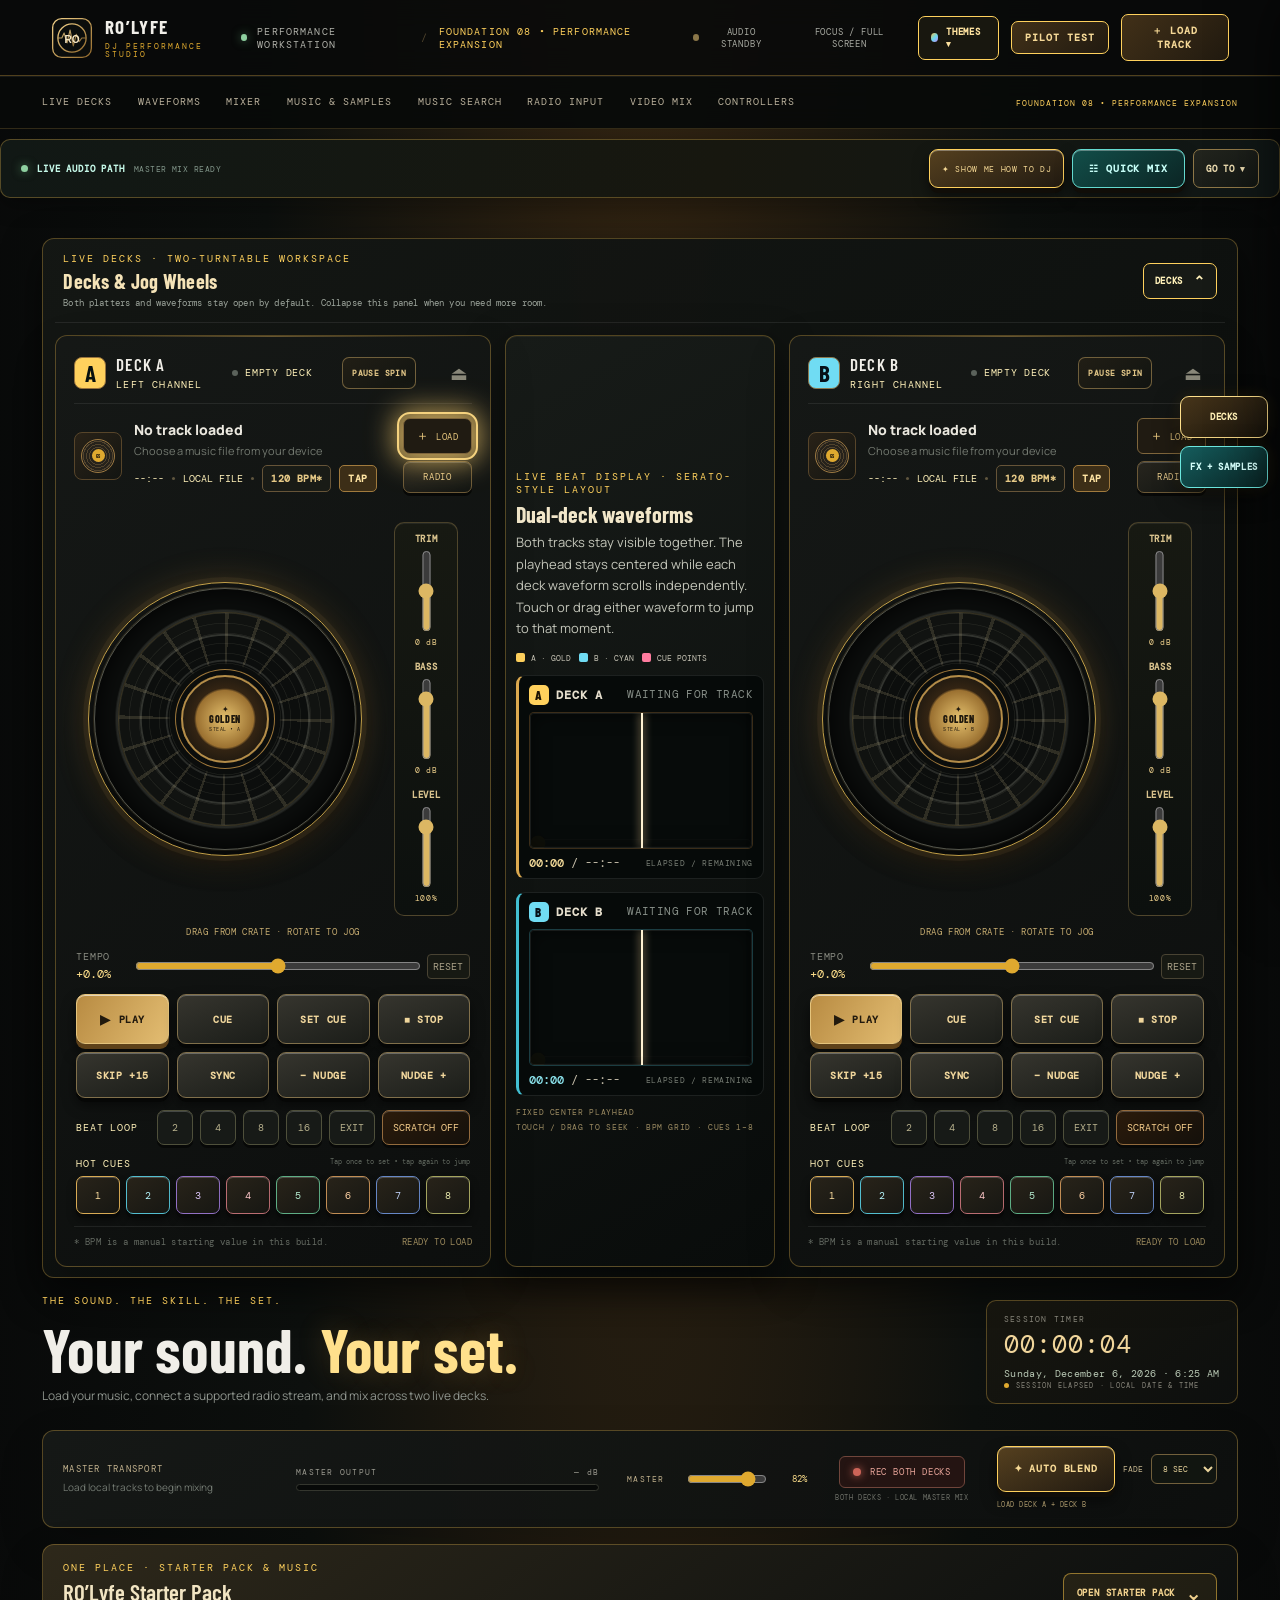
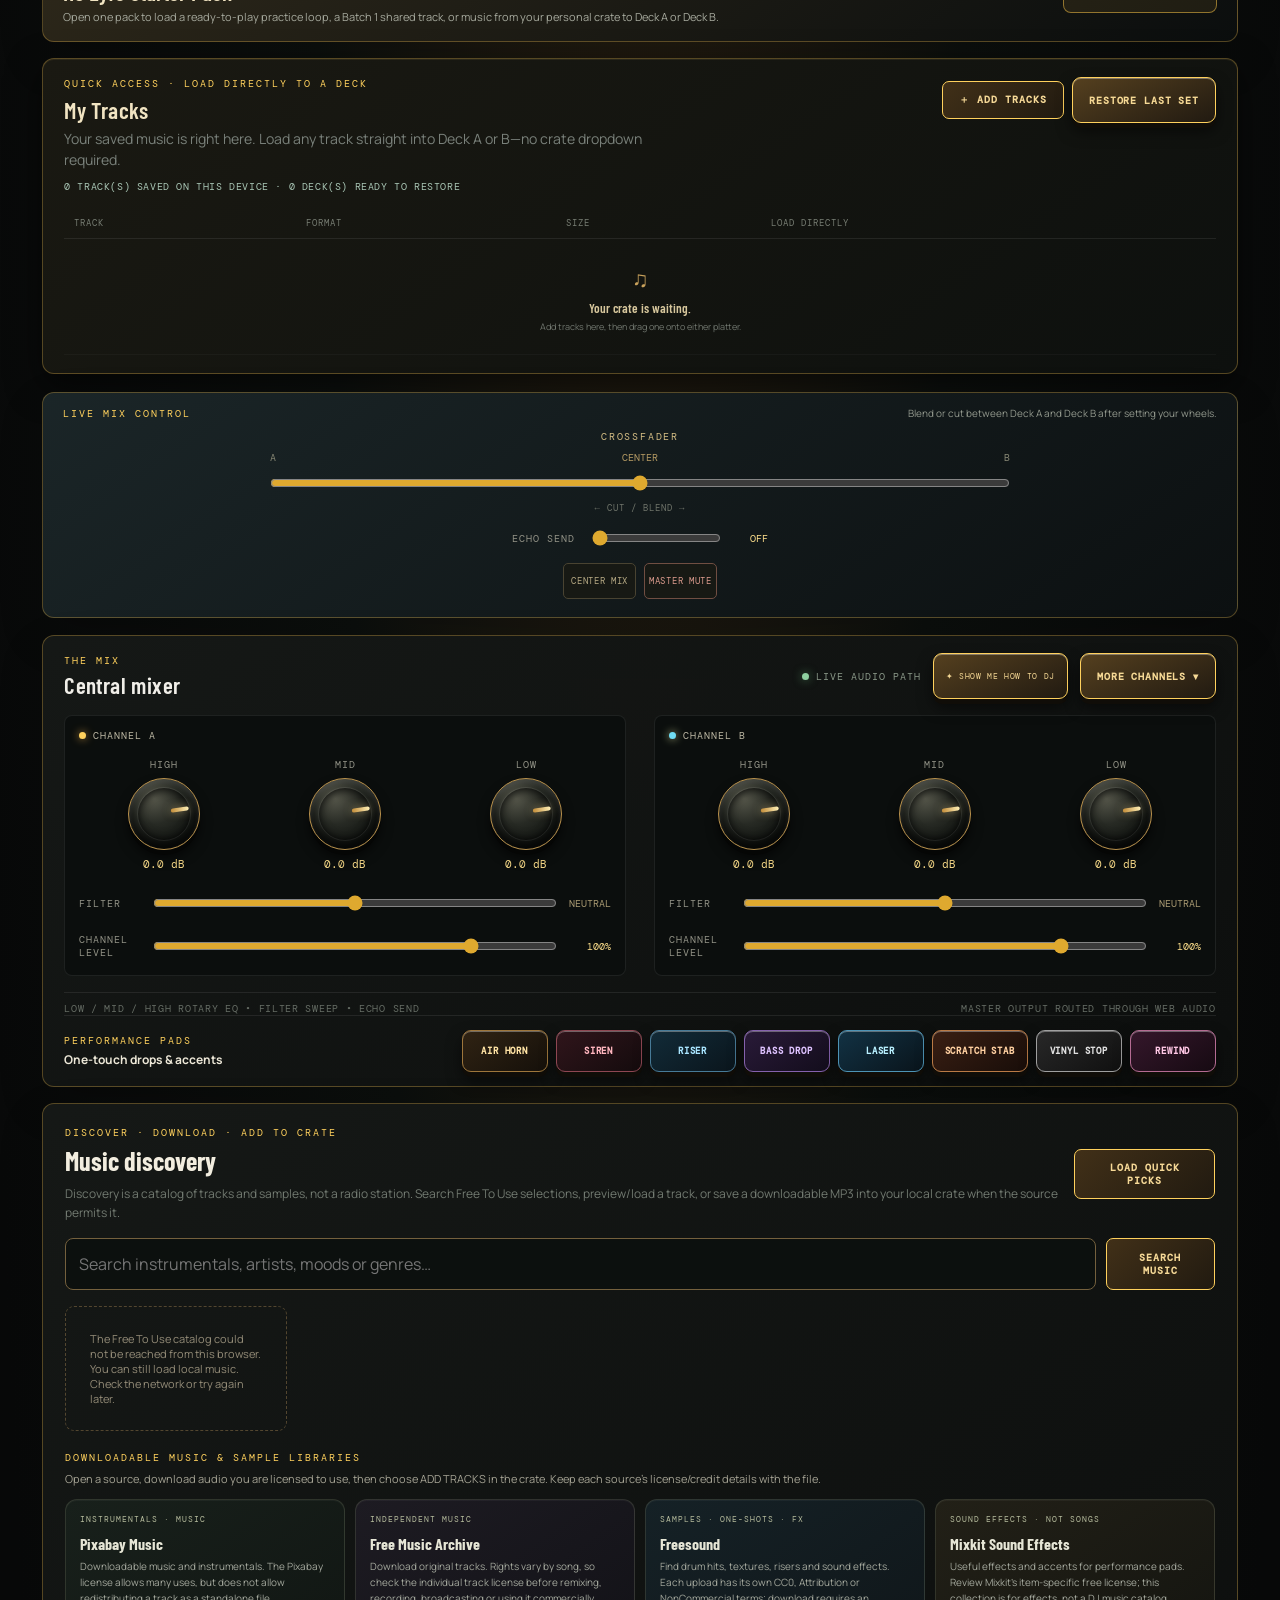
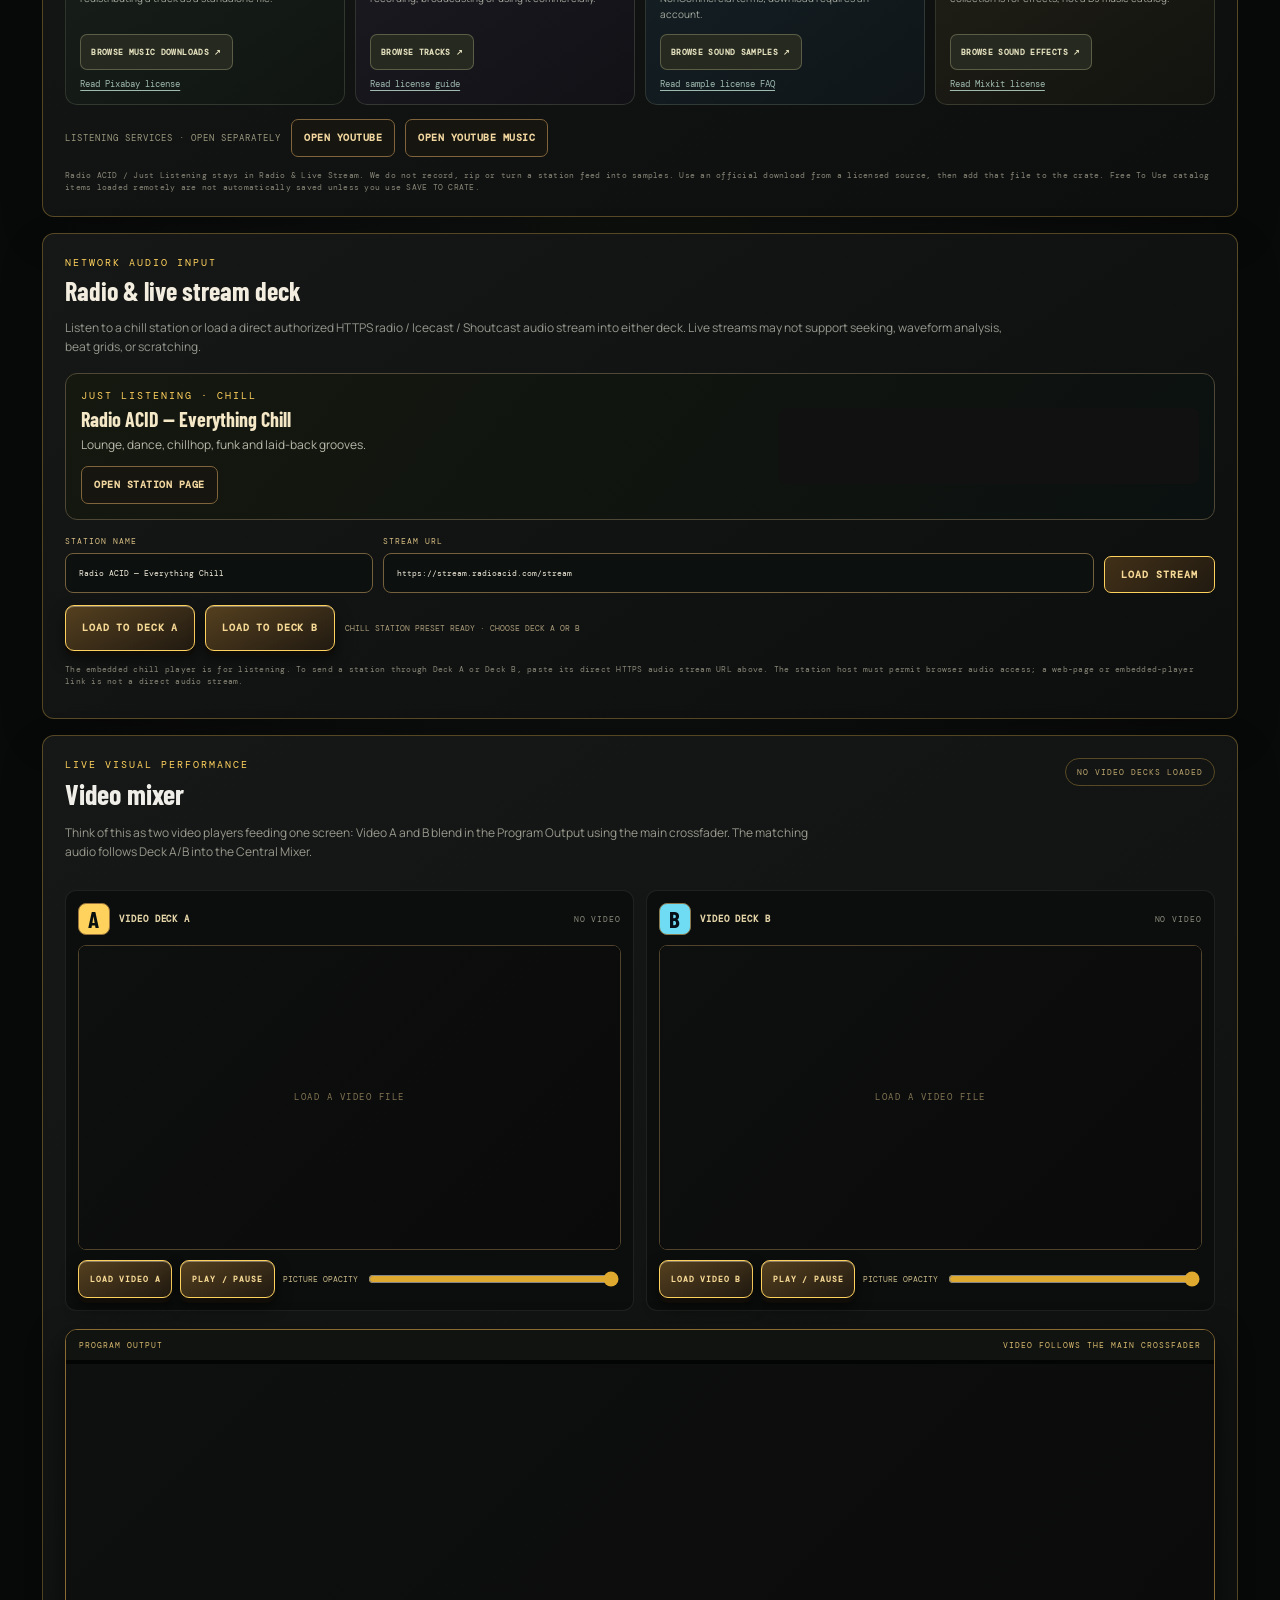
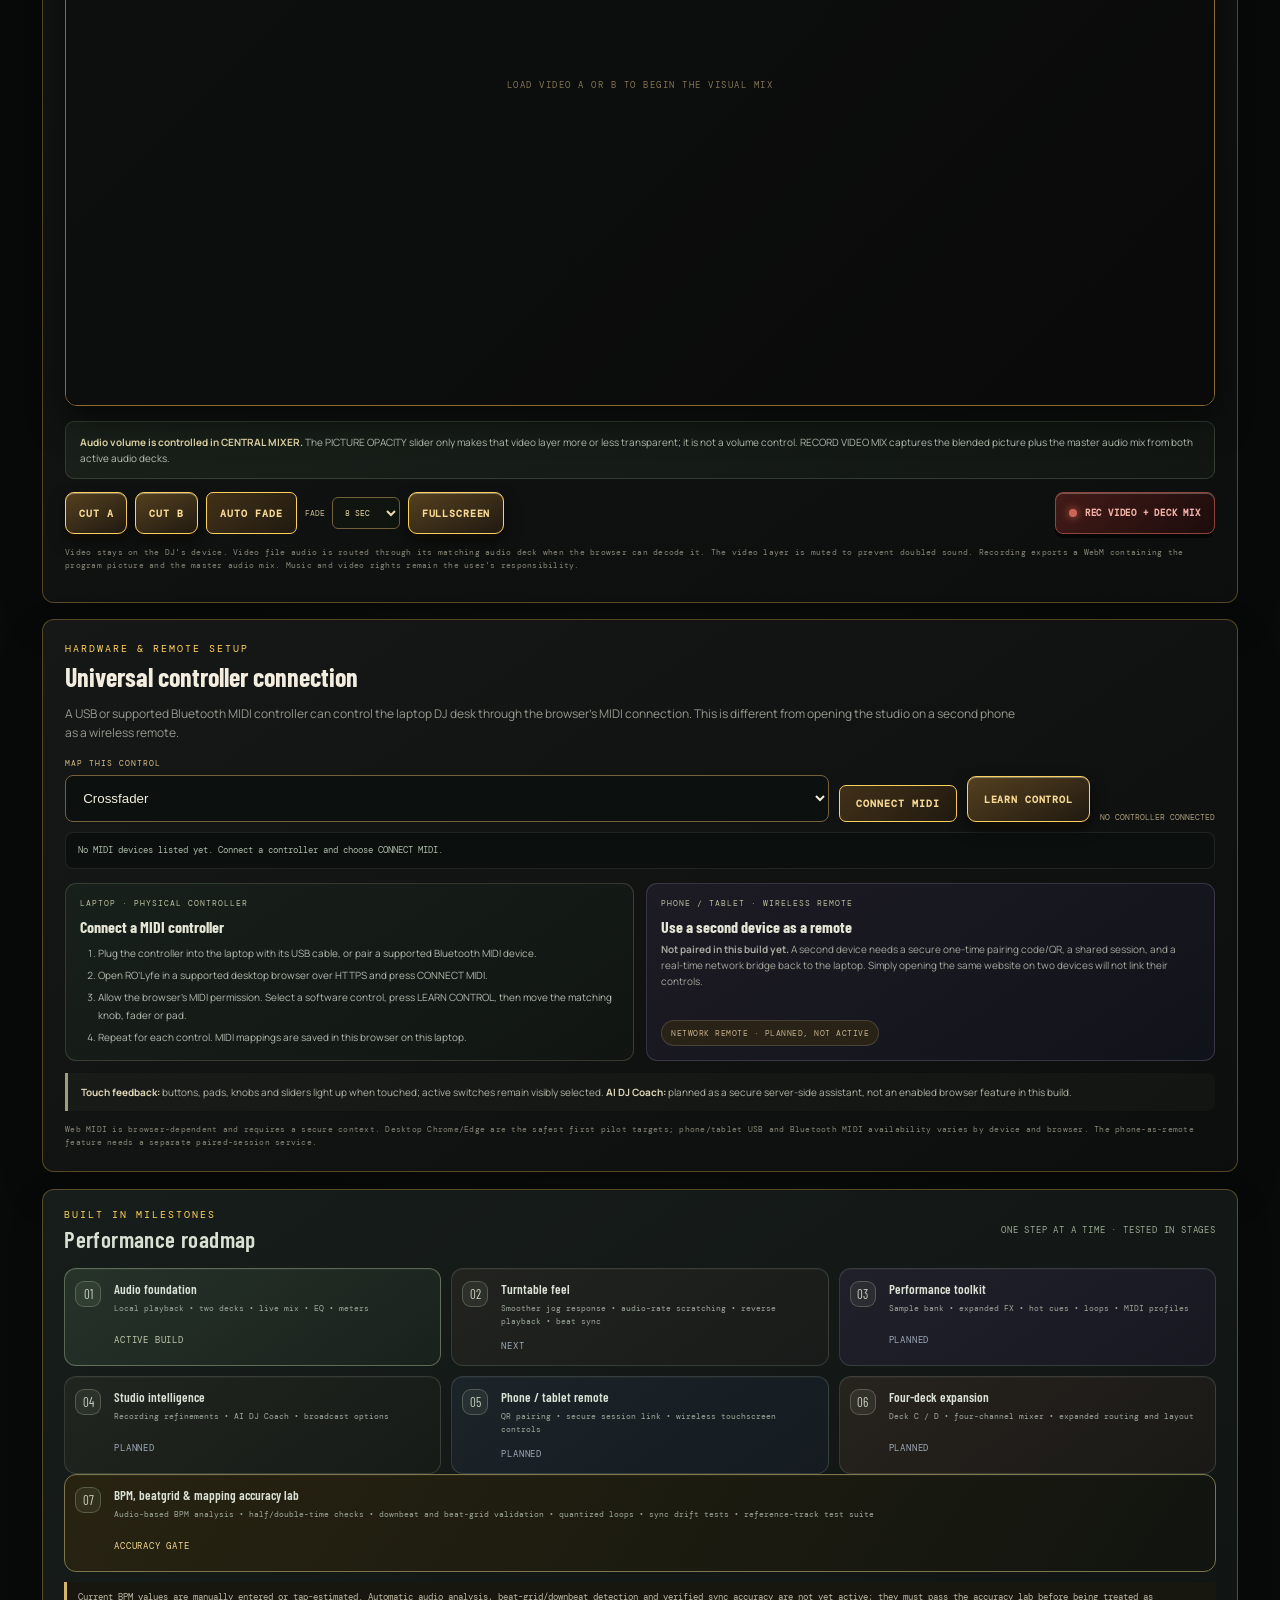
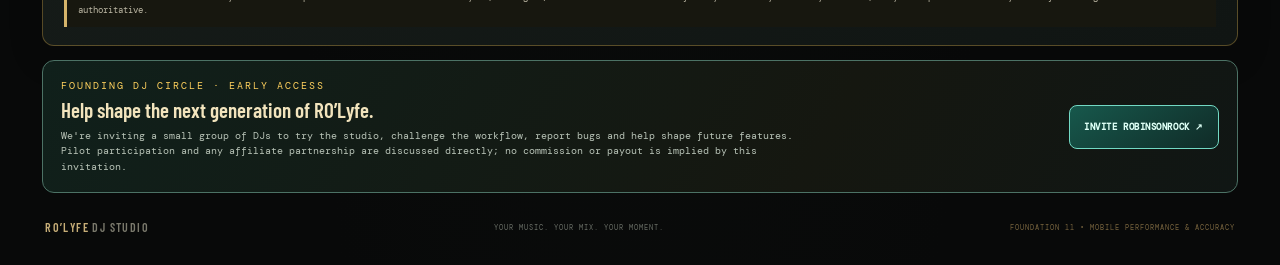
==== commit a57f54d1: "Harden studio startup and put dual decks first" ====
--- a/index.html
+++ b/index.html
@@ -75,87 +75,6 @@
   </section>
 
   <main class="app-shell" id="studio">
-    <section class="welcome-row">
-      <div>
-        <div class="eyebrow">THE SOUND. THE SKILL. THE SET.</div>
-        <h1>Your sound. <span>Your set.</span></h1>
-        <p class="intro">Load your music, connect a supported radio stream, and mix across two live decks.</p>
-      </div>
-      <div class="session-card">
-        <div class="session-label">SESSION TIMER</div>
-        <div class="session-time" id="sessionTimer">00:00:00</div>
-        <div class="session-date" id="studioDateTime" aria-label="Live local calendar date and time">CALENDAR · LOCAL CLOCK</div>
-        <div class="session-foot"><span class="tiny-gold-dot"></span> SESSION ELAPSED · LOCAL DATE &amp; TIME</div>
-      </div>
-    </section>
-
-    <section class="transport-strip panel">
-      <div class="transport-left">
-        <div class="transport-title">MASTER TRANSPORT</div>
-        <div class="transport-sub">Load local tracks to begin mixing</div>
-      </div>
-      <div class="master-meter-wrap">
-        <div class="meter-label"><span>MASTER OUTPUT</span><span id="masterDb">— dB</span></div>
-        <div class="meter-track"><div class="meter-fill" id="masterMeter"></div></div>
-      </div>
-      <div class="master-control">
-        <label for="masterVolume">MASTER</label>
-        <input id="masterVolume" class="gold-range" type="range" min="0" max="1" step="0.01" value="0.82" />
-        <output id="masterVolumeValue">82%</output>
-      </div>
-      <div class="record-wrap">
-        <button class="record-button" id="recordButton"><span class="record-icon"></span><span id="recordLabel">REC BOTH DECKS</span></button>
-        <span class="record-note" id="recordNote">BOTH DECKS · LOCAL MASTER MIX</span>
-      </div>
-      <div class="auto-blend-wrap"><button class="raised-action auto-blend-button" id="autoBlendButton" type="button" aria-pressed="false">✦ AUTO BLEND</button><label for="autoBlendDuration">FADE</label><select id="autoBlendDuration" aria-label="Auto Blend fade duration"><option value="4">4 SEC</option><option value="8" selected>8 SEC</option><option value="12">12 SEC</option><option value="16">16 SEC</option></select><span class="auto-blend-status" id="autoBlendStatus" aria-live="polite">READY · START ONE DECK</span></div>
-    </section>
-
-    <details class="crate-dock-shell panel" id="crate-dock">
-      <summary class="crate-dock-summary">
-        <div class="crate-dock-summary-copy">
-          <div class="section-kicker">ONE PLACE · STARTER PACK &amp; MUSIC</div>
-          <h2>RO’Lyfe Starter Pack</h2>
-          <p>Open one pack to load a ready-to-play practice loop, a Batch 1 shared track, or music from your personal crate to Deck A or Deck B.</p>
-        </div>
-        <span class="crate-dock-open-label">OPEN STARTER PACK <b aria-hidden="true">⌄</b></span>
-      </summary>
-      <div class="crate-dock-content">
-        <section class="starter-crate panel" id="starter-crate" aria-labelledby="starterCrateTitle">
-                  <div class="starter-crate-head">
-                    <div>
-                      <div class="starter-crate-kicker">RO’LYFE · BATCH 1 SHARED LIBRARY</div>
-                      <h2 id="starterCrateTitle">Shared Tracks</h2>
-                      <p class="starter-crate-copy">Six original Batch 1 track slots. When a shared audio file is published, load it directly to either deck. Until then, choose your local copy with the matching button.</p>
-                    </div>
-                    <div class="starter-crate-count" id="starterCrateCount">CHECKING · 6 TRACKS</div>
-                  </div>
-                  <div class="starter-crate-status" id="starterCrateStatus" role="status" aria-live="polite">CHECKING SHARED BATCH 1 AUDIO…</div>
-                  <section class="starter-practice-loops" aria-labelledby="starterPracticeTitle">
-                    <div class="starter-practice-copy">
-                      <div class="starter-crate-kicker">READY NOW · BUILT INTO THE STUDIO</div>
-                      <h3 id="starterPracticeTitle">Quick Practice Loops</h3>
-                      <p>Two original practice tracks are generated on this device and load straight into the working decks. No download or extra music file is needed.</p>
-                    </div>
-                    <div class="starter-practice-actions">
-                      <button class="gold-button" id="loadDemoPair" type="button">LOAD BOTH · DECK A + B</button>
-                      <button class="raised-action" id="loadDemoA" type="button">LOAD LOOP A · 96 BPM</button>
-                      <button class="raised-action" id="loadDemoB" type="button">LOAD LOOP B · 100 BPM</button>
-                    </div>
-                  </section>
-                  <div class="starter-crate-rows" id="starterCrateRows"></div>
-                </section>
-
-      </div>
-    </details>
-
-
-    <section class="library panel crate-dock my-tracks-dock" id="library">
-      <div class="my-tracks-head"><div><div class="section-kicker">QUICK ACCESS · LOAD DIRECTLY TO A DECK</div><h2>My Tracks</h2><p>Your saved music is right here. Load any track straight into Deck A or B—no crate dropdown required.</p></div><div class="crate-actions"><button class="gold-button" id="addLibraryButton">＋ ADD TRACKS</button><button class="raised-action" id="restoreSessionButton" type="button" disabled>RESTORE LAST SET</button></div><input type="file" id="libraryFiles" class="file-input" multiple accept="audio/*,.mp3,.wav,.m4a,.aac,.flac,.ogg,.opus,.aiff"></div>
-      <div class="crate-storage-note" id="crateStorageStatus">LOCAL CRATE · SAVED ON THIS DEVICE</div>
-      <div class="library-table-wrap"><table class="library-table"><thead><tr><th>TRACK</th><th>FORMAT</th><th>SIZE</th><th>LOAD DIRECTLY</th></tr></thead><tbody id="libraryRows"><tr class="empty-row"><td colspan="4"><span class="empty-library-icon">♫</span><strong>Your crate is waiting.</strong><span>Add audio files to build this session's library.</span></td></tr></tbody></table></div>
-    </section>
-
-
 
     <details class="decks-panel panel" id="deckWorkspace" open>
       <summary class="decks-panel-summary">
@@ -310,6 +229,91 @@
       </article>
     </section>
     </details>
+
+
+    <section class="welcome-row">
+      <div>
+        <div class="eyebrow">THE SOUND. THE SKILL. THE SET.</div>
+        <h1>Your sound. <span>Your set.</span></h1>
+        <p class="intro">Load your music, connect a supported radio stream, and mix across two live decks.</p>
+      </div>
+      <div class="session-card">
+        <div class="session-label">SESSION TIMER</div>
+        <div class="session-time" id="sessionTimer">00:00:00</div>
+        <div class="session-date" id="studioDateTime" aria-label="Live local calendar date and time">CALENDAR · LOCAL CLOCK</div>
+        <div class="session-foot"><span class="tiny-gold-dot"></span> SESSION ELAPSED · LOCAL DATE &amp; TIME</div>
+      </div>
+    </section>
+
+    <section class="transport-strip panel">
+      <div class="transport-left">
+        <div class="transport-title">MASTER TRANSPORT</div>
+        <div class="transport-sub">Load local tracks to begin mixing</div>
+      </div>
+      <div class="master-meter-wrap">
+        <div class="meter-label"><span>MASTER OUTPUT</span><span id="masterDb">— dB</span></div>
+        <div class="meter-track"><div class="meter-fill" id="masterMeter"></div></div>
+      </div>
+      <div class="master-control">
+        <label for="masterVolume">MASTER</label>
+        <input id="masterVolume" class="gold-range" type="range" min="0" max="1" step="0.01" value="0.82" />
+        <output id="masterVolumeValue">82%</output>
+      </div>
+      <div class="record-wrap">
+        <button class="record-button" id="recordButton"><span class="record-icon"></span><span id="recordLabel">REC BOTH DECKS</span></button>
+        <span class="record-note" id="recordNote">BOTH DECKS · LOCAL MASTER MIX</span>
+      </div>
+      <div class="auto-blend-wrap"><button class="raised-action auto-blend-button" id="autoBlendButton" type="button" aria-pressed="false">✦ AUTO BLEND</button><label for="autoBlendDuration">FADE</label><select id="autoBlendDuration" aria-label="Auto Blend fade duration"><option value="4">4 SEC</option><option value="8" selected>8 SEC</option><option value="12">12 SEC</option><option value="16">16 SEC</option></select><span class="auto-blend-status" id="autoBlendStatus" aria-live="polite">READY · START ONE DECK</span></div>
+    </section>
+
+    <details class="crate-dock-shell panel" id="crate-dock">
+      <summary class="crate-dock-summary">
+        <div class="crate-dock-summary-copy">
+          <div class="section-kicker">ONE PLACE · STARTER PACK &amp; MUSIC</div>
+          <h2>RO’Lyfe Starter Pack</h2>
+          <p>Open one pack to load a ready-to-play practice loop, a Batch 1 shared track, or music from your personal crate to Deck A or Deck B.</p>
+        </div>
+        <span class="crate-dock-open-label">OPEN STARTER PACK <b aria-hidden="true">⌄</b></span>
+      </summary>
+      <div class="crate-dock-content">
+        <section class="starter-crate panel" id="starter-crate" aria-labelledby="starterCrateTitle">
+                  <div class="starter-crate-head">
+                    <div>
+                      <div class="starter-crate-kicker">RO’LYFE · BATCH 1 SHARED LIBRARY</div>
+                      <h2 id="starterCrateTitle">Shared Tracks</h2>
+                      <p class="starter-crate-copy">Six original Batch 1 track slots. When a shared audio file is published, load it directly to either deck. Until then, choose your local copy with the matching button.</p>
+                    </div>
+                    <div class="starter-crate-count" id="starterCrateCount">CHECKING · 6 TRACKS</div>
+                  </div>
+                  <div class="starter-crate-status" id="starterCrateStatus" role="status" aria-live="polite">CHECKING SHARED BATCH 1 AUDIO…</div>
+                  <section class="starter-practice-loops" aria-labelledby="starterPracticeTitle">
+                    <div class="starter-practice-copy">
+                      <div class="starter-crate-kicker">READY NOW · BUILT INTO THE STUDIO</div>
+                      <h3 id="starterPracticeTitle">Quick Practice Loops</h3>
+                      <p>Two original practice tracks are generated on this device and load straight into the working decks. No download or extra music file is needed.</p>
+                    </div>
+                    <div class="starter-practice-actions">
+                      <button class="gold-button" id="loadDemoPair" type="button">LOAD BOTH · DECK A + B</button>
+                      <button class="raised-action" id="loadDemoA" type="button">LOAD LOOP A · 96 BPM</button>
+                      <button class="raised-action" id="loadDemoB" type="button">LOAD LOOP B · 100 BPM</button>
+                    </div>
+                  </section>
+                  <div class="starter-crate-rows" id="starterCrateRows"></div>
+                </section>
+
+      </div>
+    </details>
+
+
+    <section class="library panel crate-dock my-tracks-dock" id="library">
+      <div class="my-tracks-head"><div><div class="section-kicker">QUICK ACCESS · LOAD DIRECTLY TO A DECK</div><h2>My Tracks</h2><p>Your saved music is right here. Load any track straight into Deck A or B—no crate dropdown required.</p></div><div class="crate-actions"><button class="gold-button" id="addLibraryButton">＋ ADD TRACKS</button><button class="raised-action" id="restoreSessionButton" type="button" disabled>RESTORE LAST SET</button></div><input type="file" id="libraryFiles" class="file-input" multiple accept="audio/*,.mp3,.wav,.m4a,.aac,.flac,.ogg,.opus,.aiff"></div>
+      <div class="crate-storage-note" id="crateStorageStatus">LOCAL CRATE · SAVED ON THIS DEVICE</div>
+      <div class="library-table-wrap"><table class="library-table"><thead><tr><th>TRACK</th><th>FORMAT</th><th>SIZE</th><th>LOAD DIRECTLY</th></tr></thead><tbody id="libraryRows"><tr class="empty-row"><td colspan="4"><span class="empty-library-icon">♫</span><strong>Your crate is waiting.</strong><span>Add audio files to build this session's library.</span></td></tr></tbody></table></div>
+    </section>
+
+
+
+
 
 
 
@@ -606,14 +610,6 @@
       <p class="pilot-limit-note"><strong>Known limits:</strong> the jog wheel now responds to circular platter movement for track scrubbing and visibly spins during playback; full reverse-audio vinyl scratching is still in the next audio-engine milestone. MIDI support is basic and browser-dependent. Headphone cue routing and universal controller compatibility still need real hardware work. This preview is for testing, not paid gigs.</p>
     </section>
   </div>
-    <script type="module" src="./src/main.js"></script>
-  <script type="module" src="./src/starter-crate.js"></script>
-  <script type="module" src="./src/pilot-kit.js"></script>
-  <script type="module" src="./src/studio-upgrades.js"></script>
-  <script type="module" src="./src/video-mixer.js"></script>
-  <script type="module" src="./src/dj-guide.js"></script>
-  <script type="module" src="./src/crate-picker.js"></script>
-  <script type="module" src="./src/coach-voice-questions.js"></script>
-  <script type="module" src="./src/studio-controls.js"></script>
+    <script type="module" src="./src/bootstrap.js"></script>
 </body>
 </html>
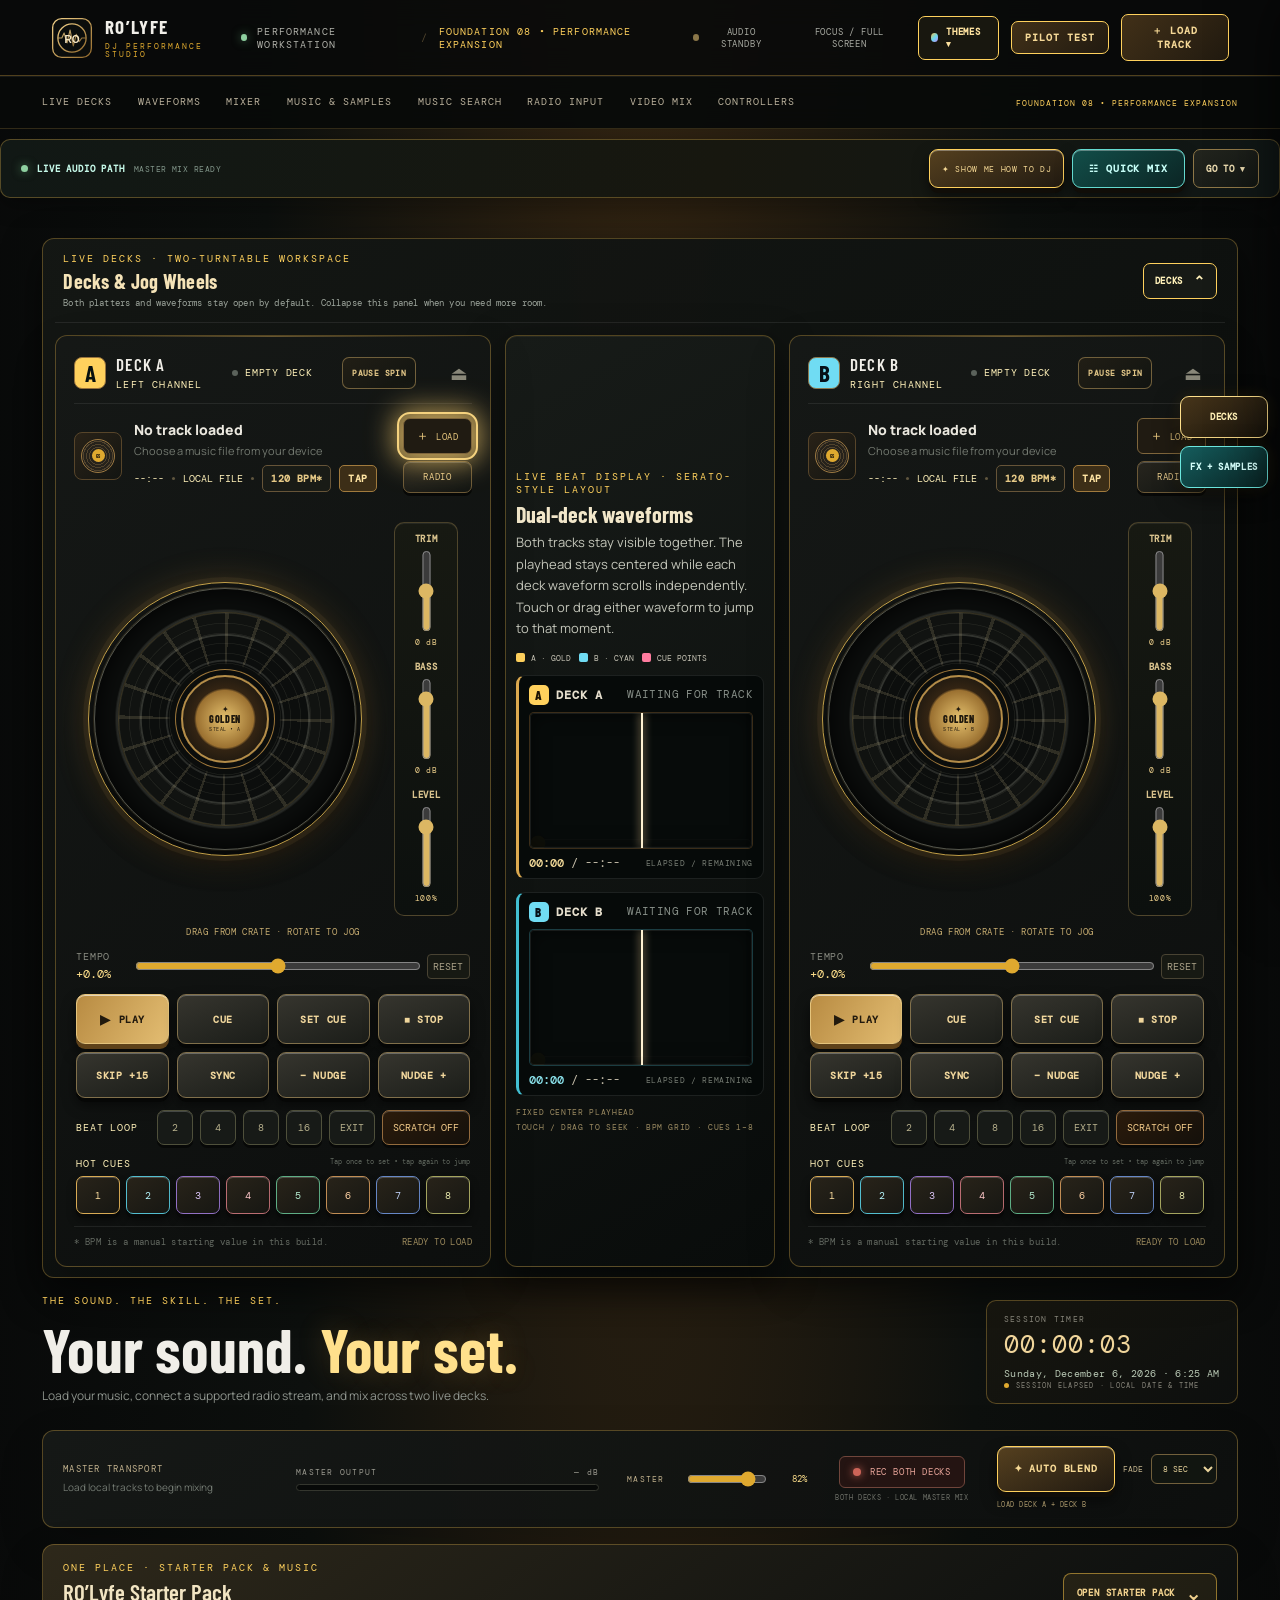
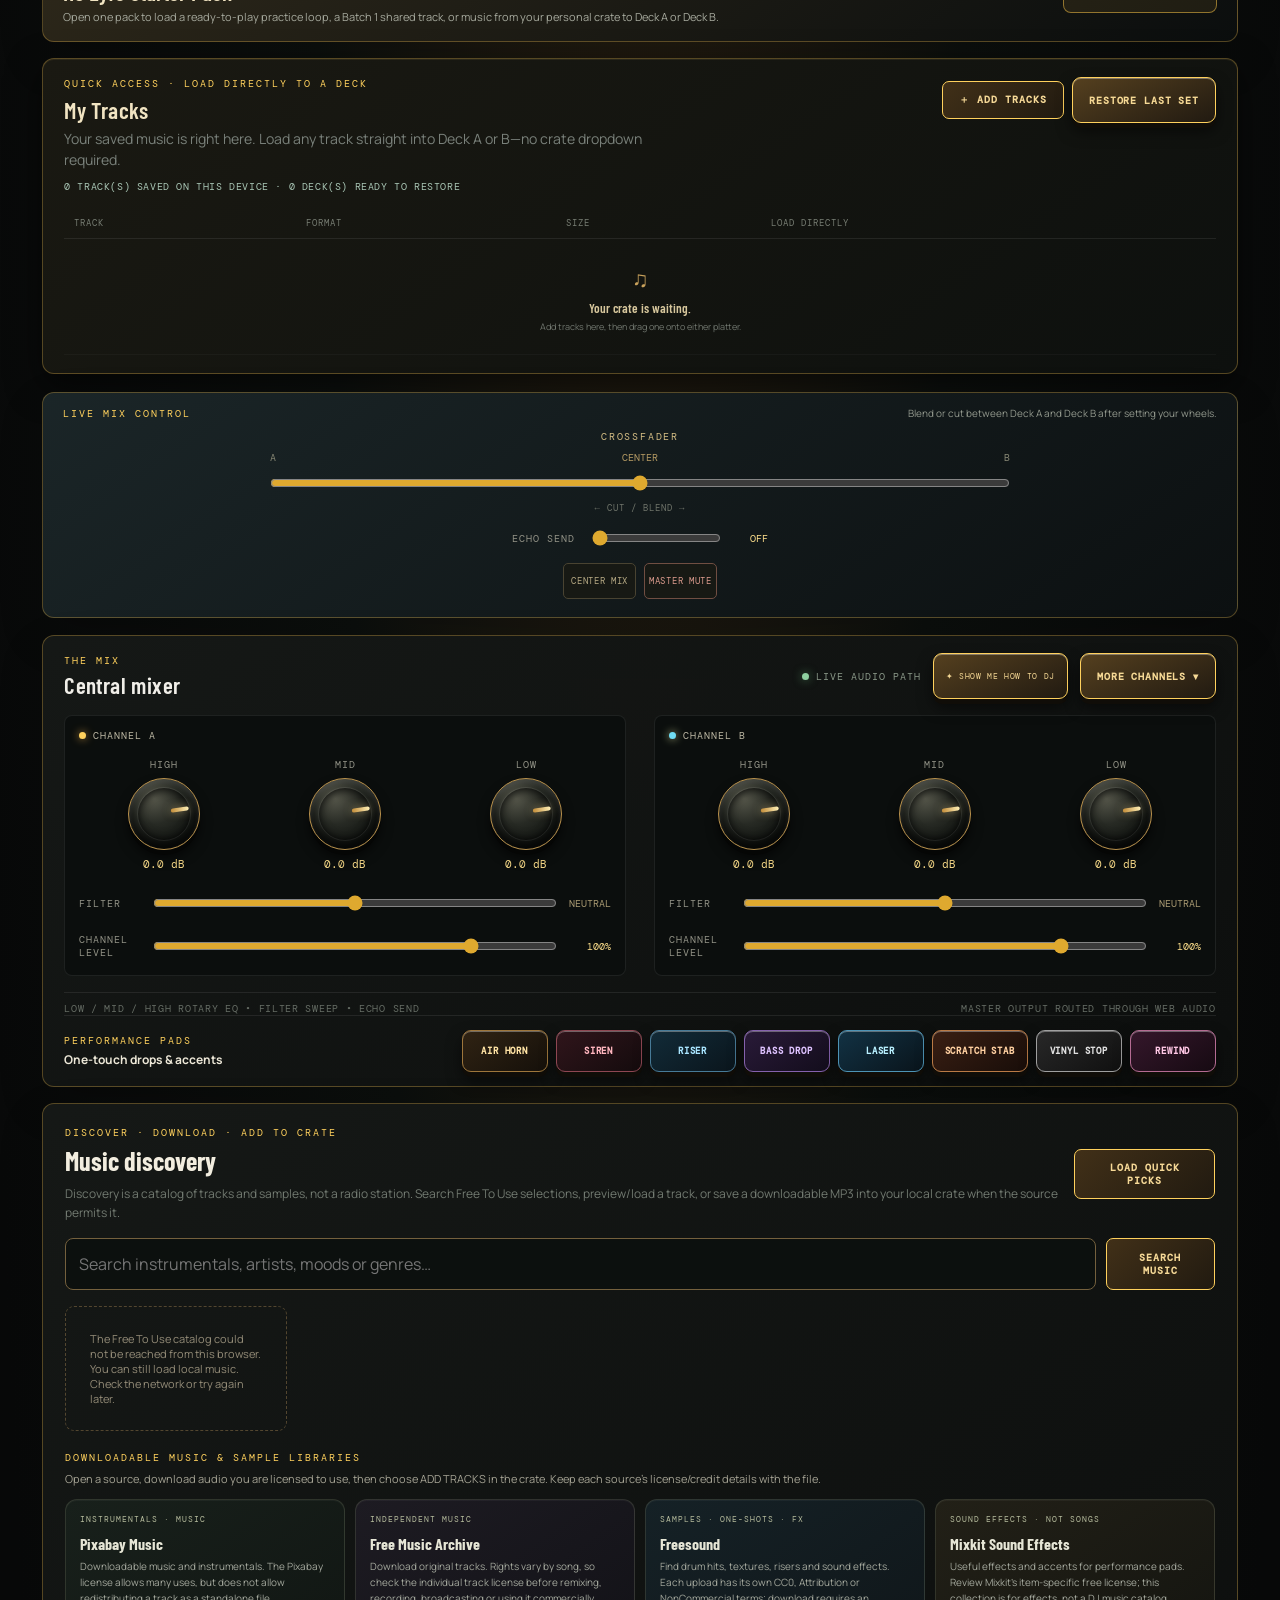
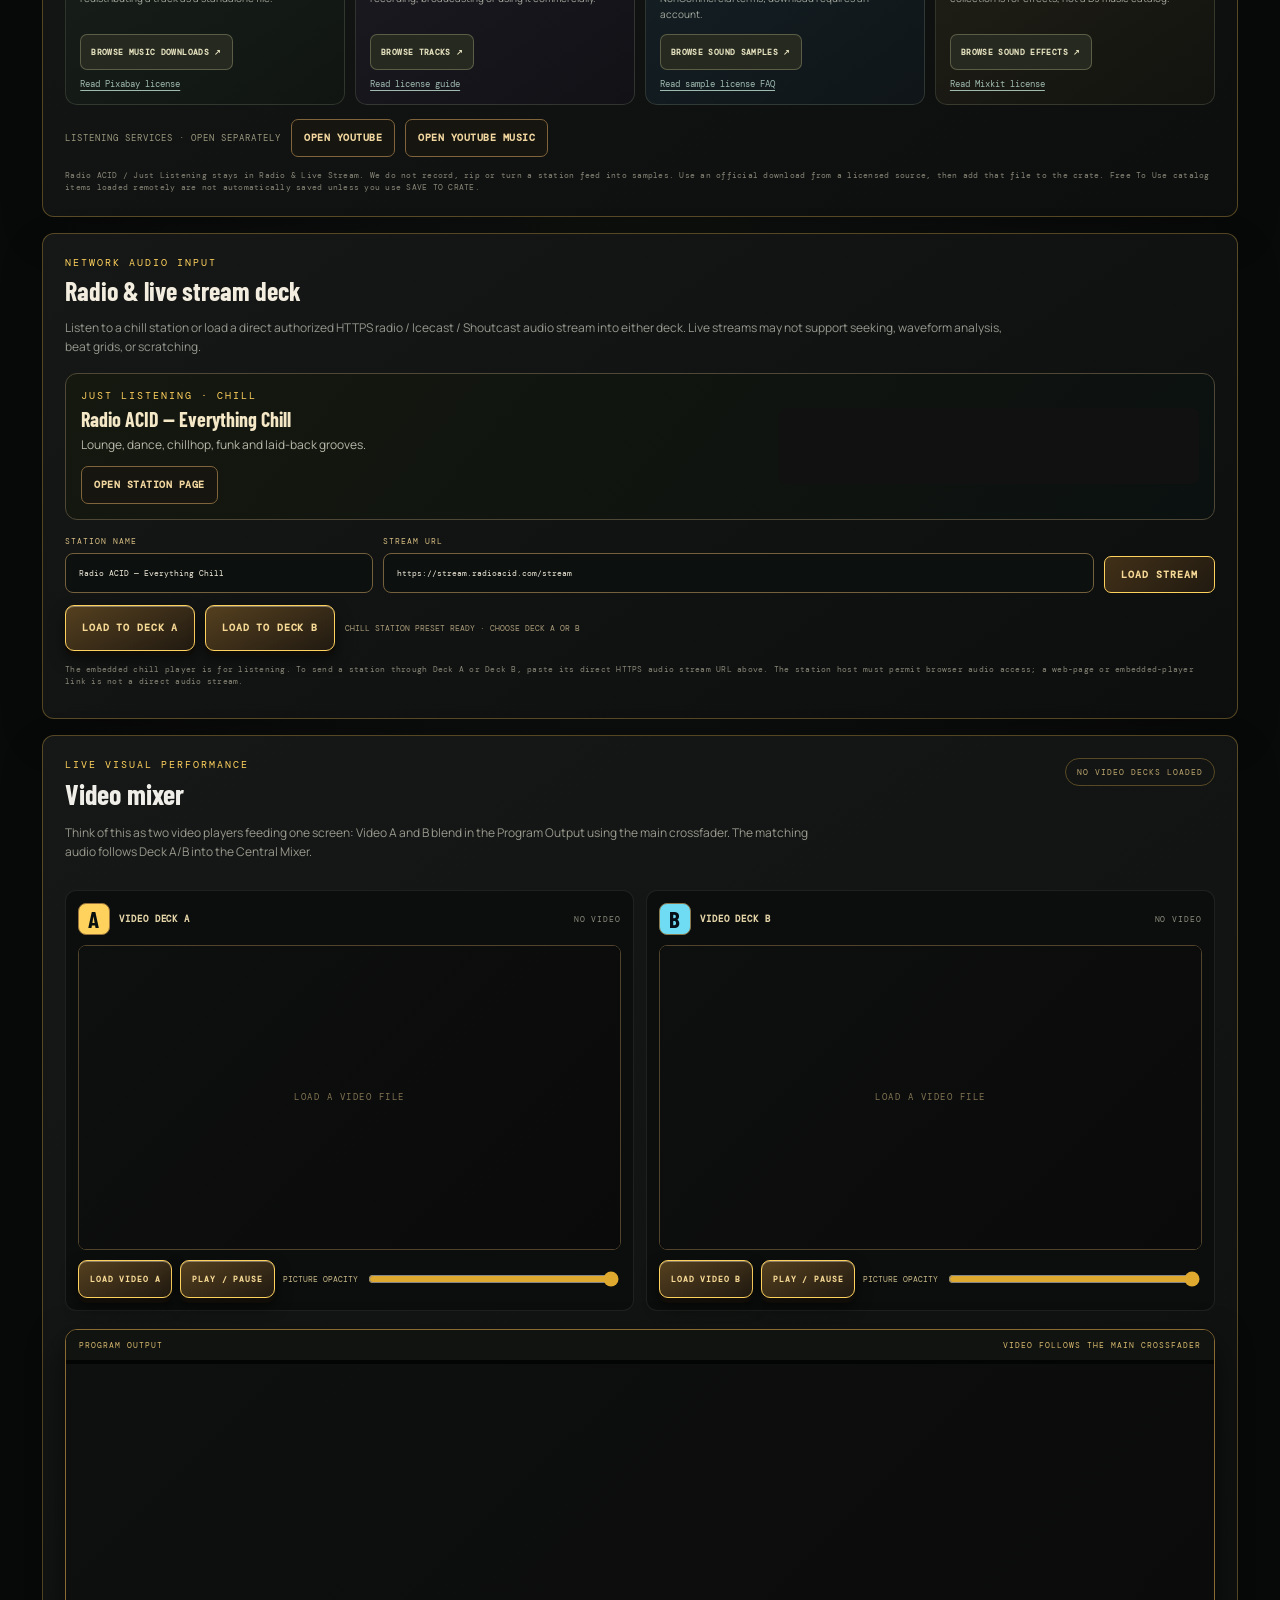
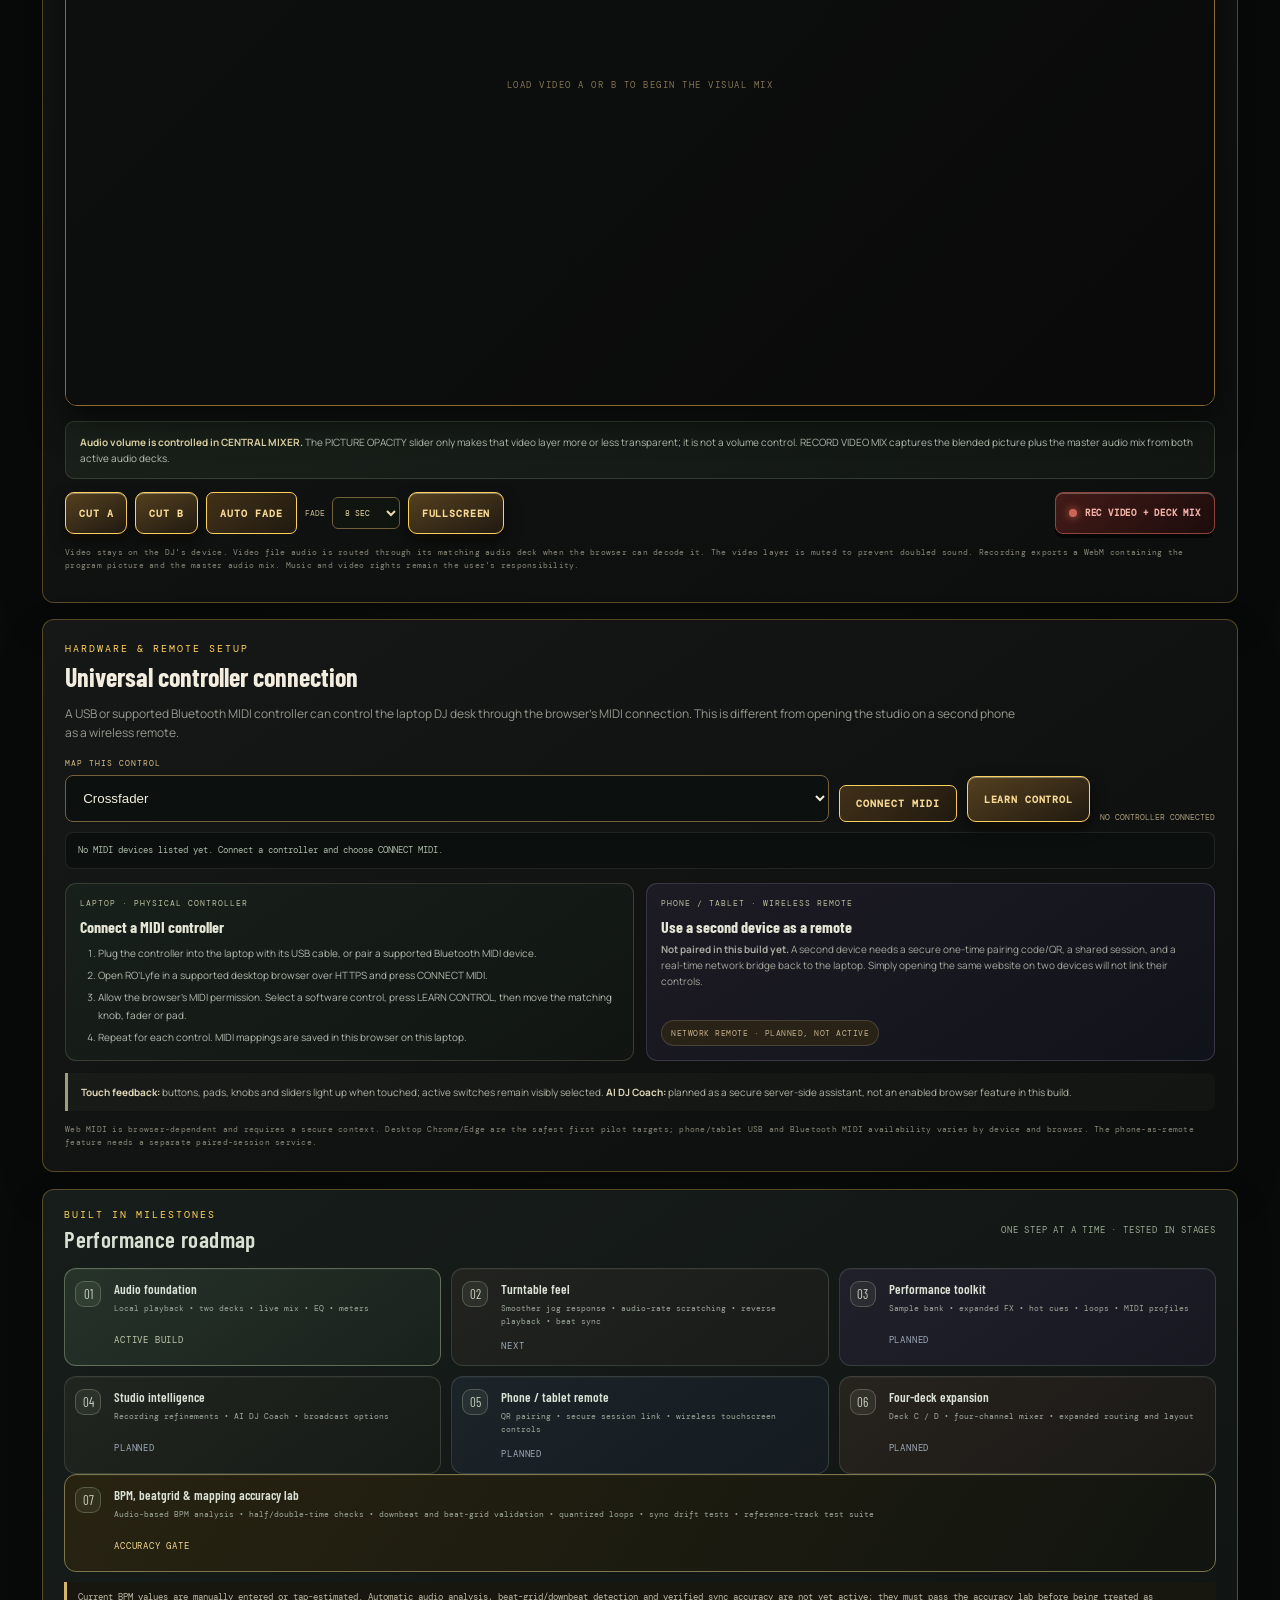
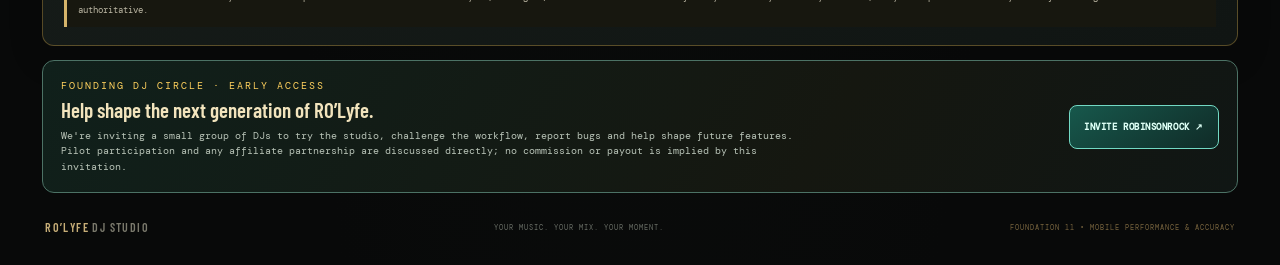
==== commit b2c8f154: "fix: clear stale shell cache on studio entry" ====
--- a/index.html
+++ b/index.html
@@ -5,6 +5,34 @@
   <meta name="viewport" content="width=device-width, initial-scale=1, viewport-fit=cover" />
   <meta name="theme-color" content="#090909" />
   <meta name="description" content="RO’Lyfe DJ Studio — a direct-entry, touch-ready two-deck DJ workstation." />
+<script>
+  /* Remove any older cached RO’Lyfe shell so both decks load from the current build. */
+  (function () {
+    const cleanupKey = 'rolyfe-dj-cache-cleanup-entry-2';
+    try {
+      if (!('serviceWorker' in navigator) || localStorage.getItem(cleanupKey) === 'done') return;
+      const hadController = Boolean(navigator.serviceWorker.controller);
+      navigator.serviceWorker.getRegistrations().then(async registrations => {
+        const owned = registrations.filter(registration => {
+          try { return new URL(registration.scope).pathname.includes('/ro-lyfe-dj-studio/'); }
+          catch (_) { return false; }
+        });
+        await Promise.all(owned.map(registration => registration.unregister()));
+        if (window.caches) {
+          const keys = await caches.keys();
+          await Promise.all(keys.filter(key => key.startsWith('rolyfe-dj-studio-')).map(key => caches.delete(key)));
+        }
+        localStorage.setItem(cleanupKey, 'done');
+        if (hadController && !sessionStorage.getItem(cleanupKey)) {
+          sessionStorage.setItem(cleanupKey, 'refreshed');
+          window.location.reload();
+        }
+      }).catch(error => console.warn('RO’Lyfe cache cleanup skipped:', error));
+    } catch (error) {
+      console.warn('RO’Lyfe cache cleanup skipped:', error);
+    }
+  })();
+</script>
   <link rel="manifest" href="./manifest.webmanifest" />
   <link rel="icon" type="image/svg+xml" href="./assets/rolyfe-mark.svg" />
   <link rel="stylesheet" href="./styles.css" />
